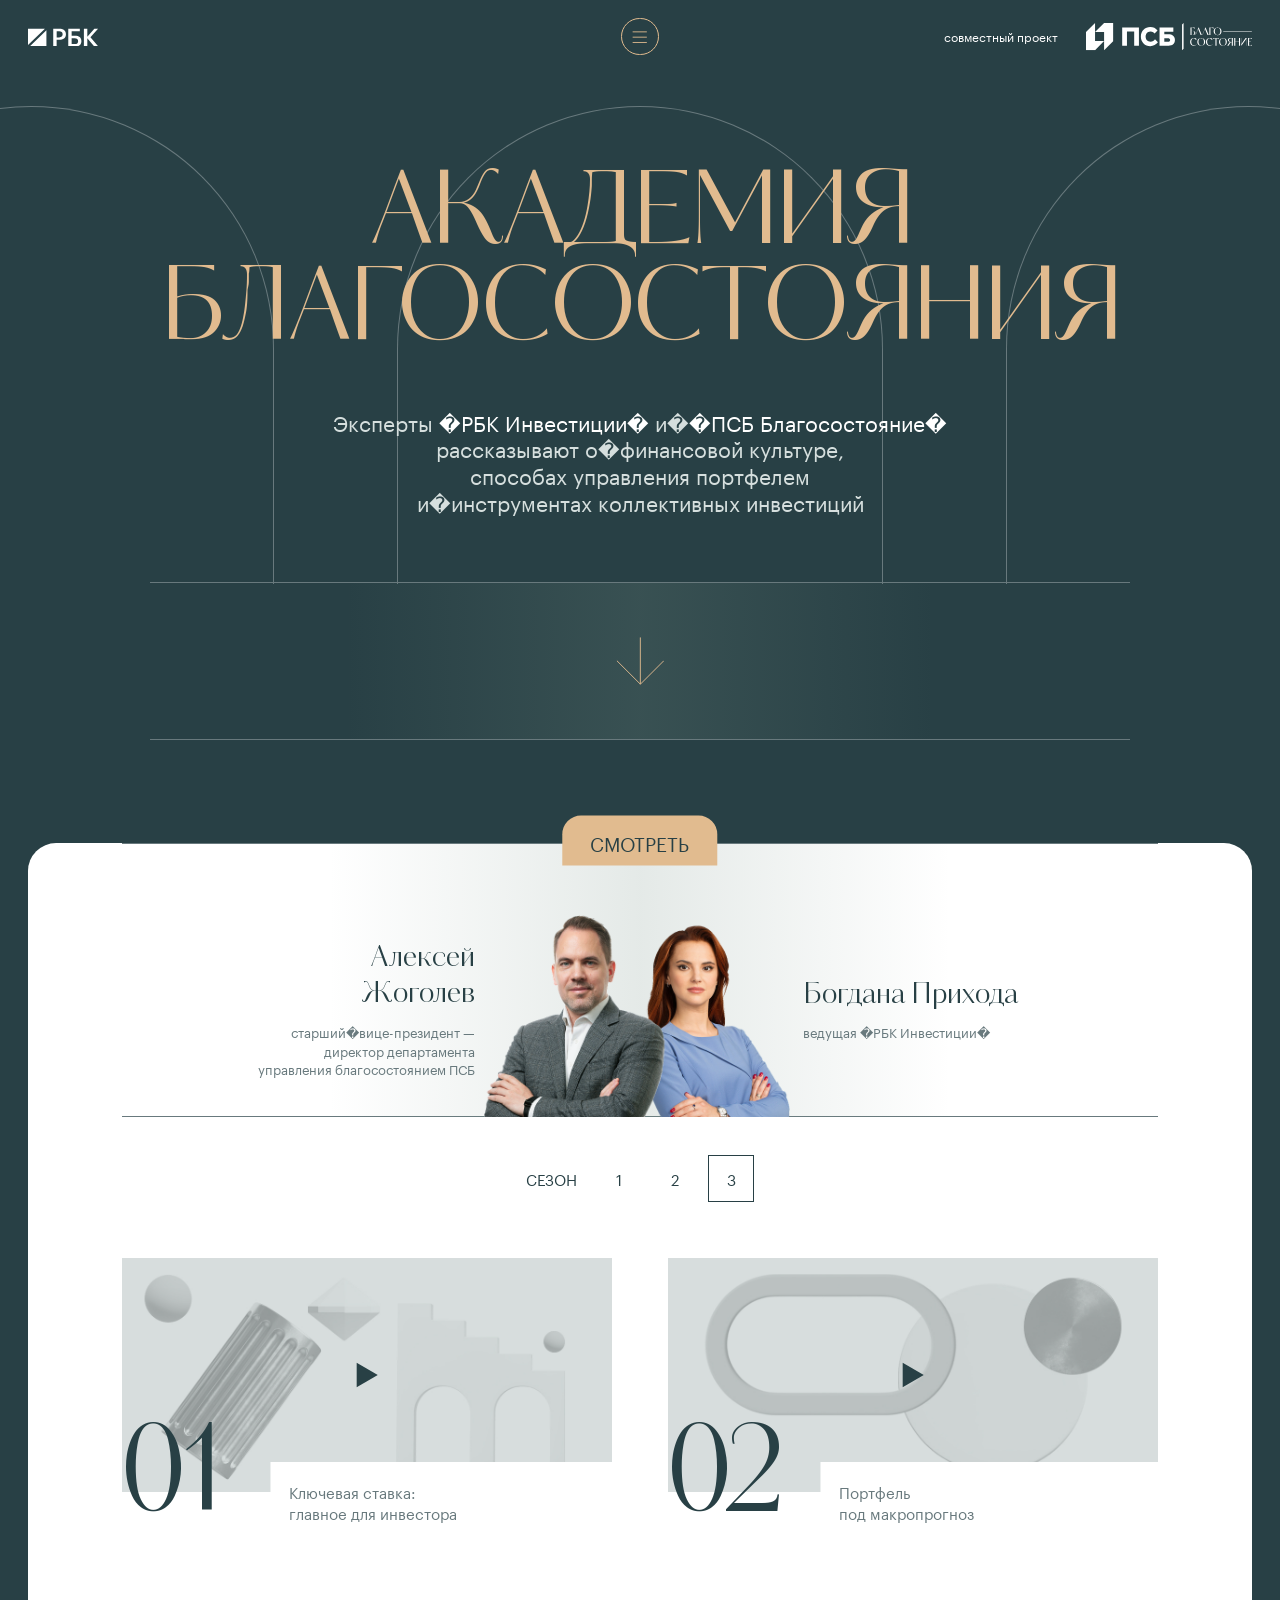
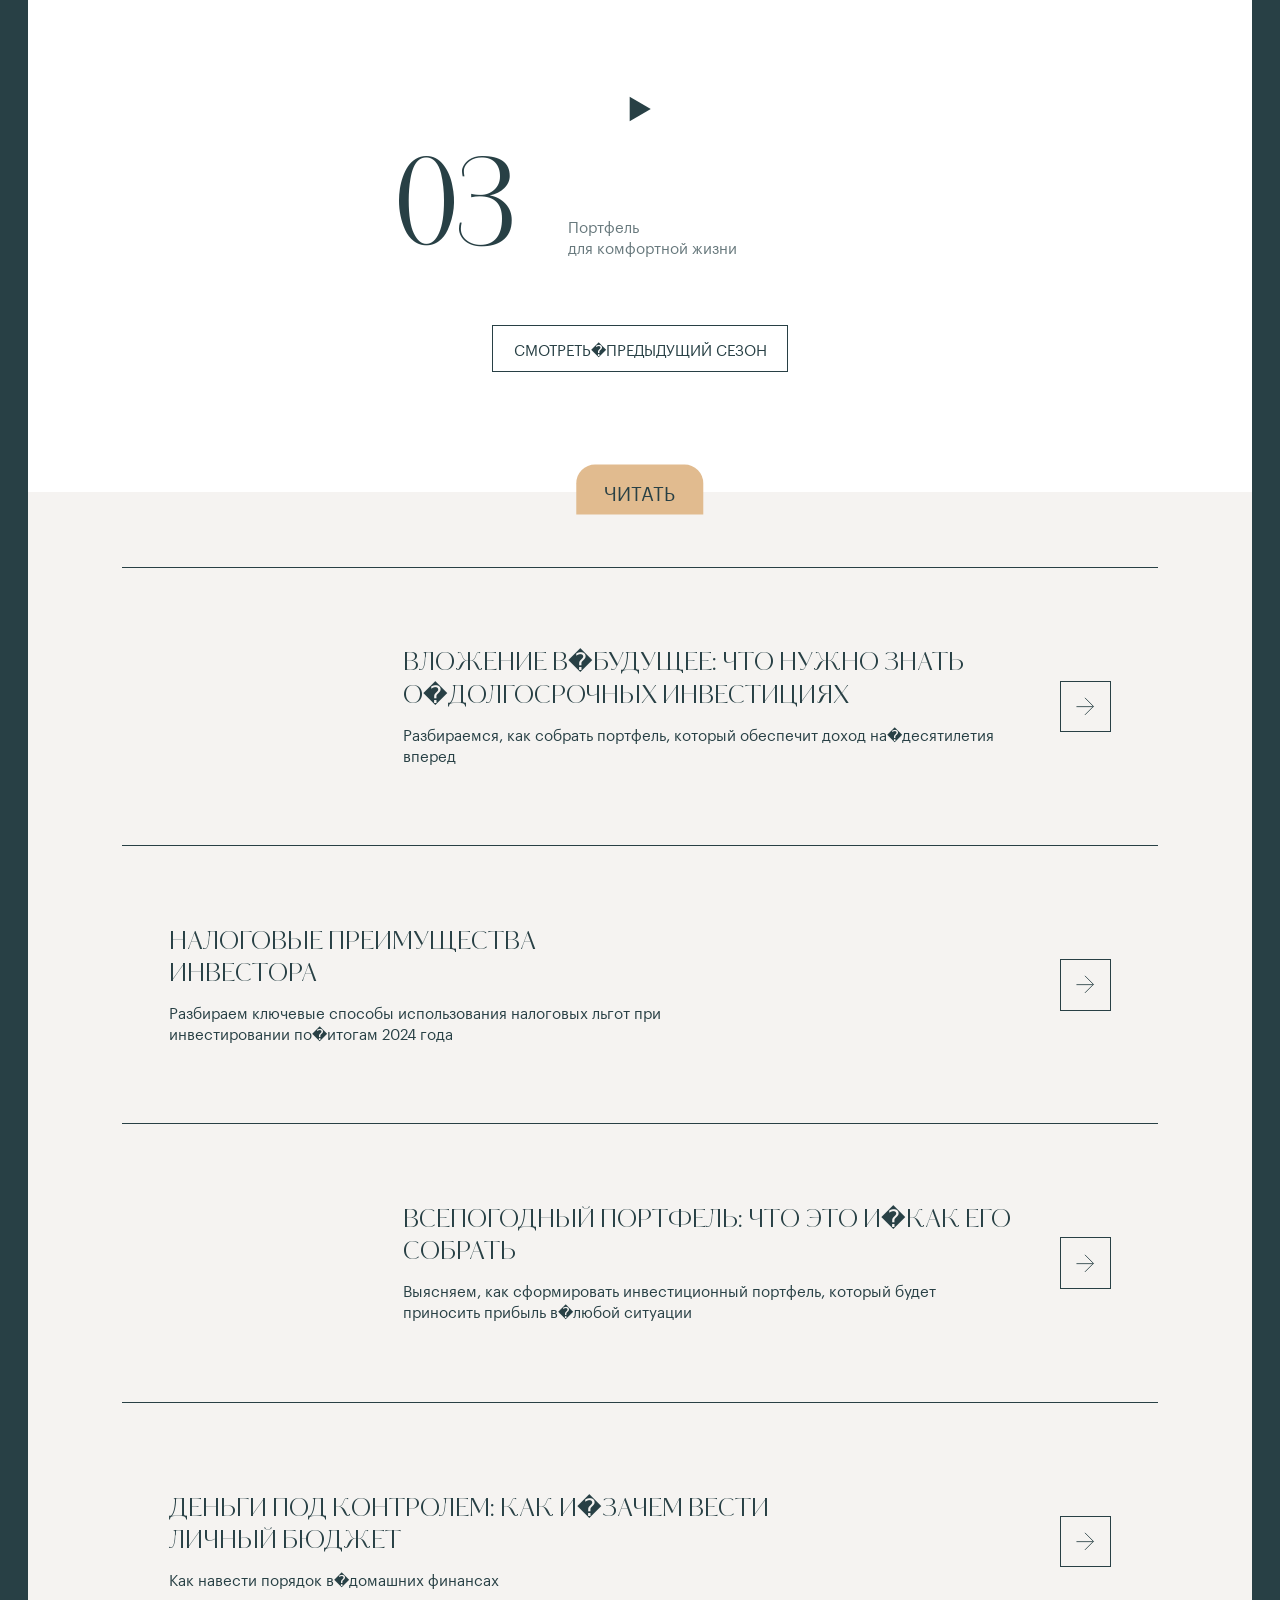
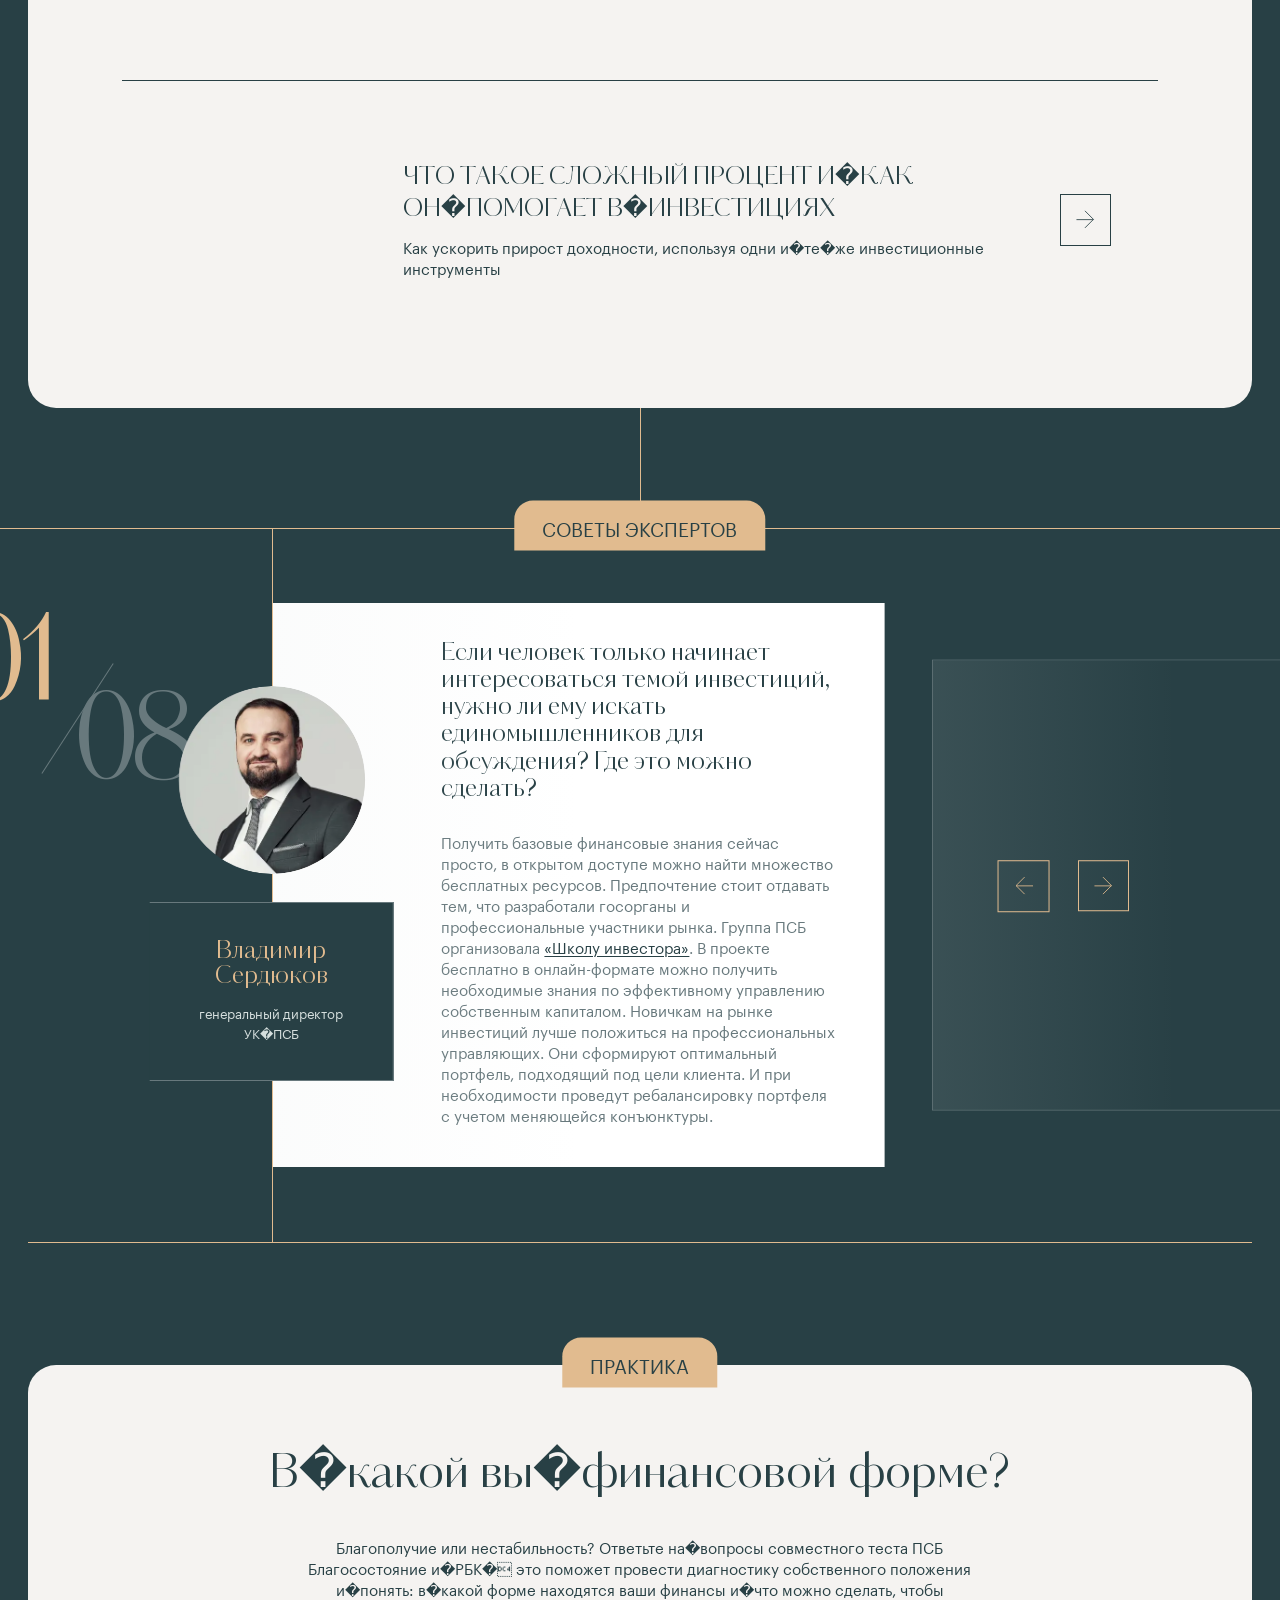
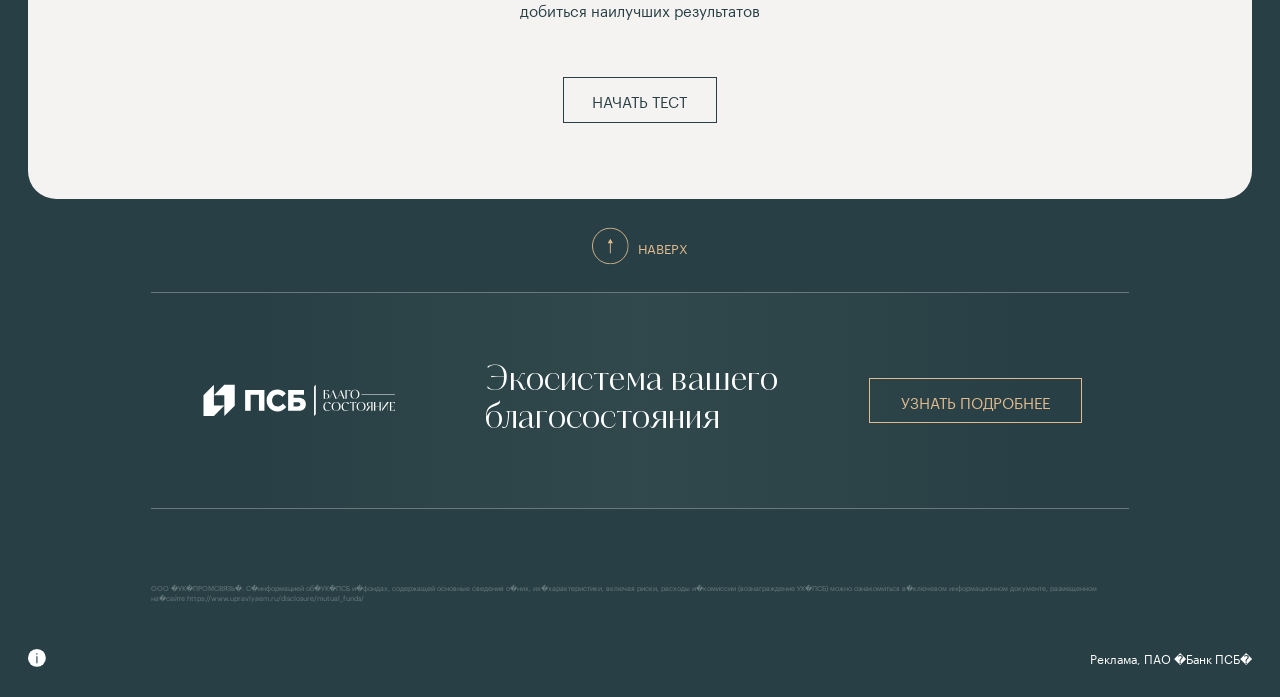
==== index.html @ d280a8a2 "init" ====
<!DOCTYPE html>
<html lang="ru">
   <head>
      <meta charset="utf-8">
      <meta http-equiv="X-UA-Compatible" content="IE=edge">
      <meta name="viewport" content="width=device-width,initial-scale=1,maximum-scale=1">
      <meta name="description" content="Рассказываем про культуру сбережения, составление своего финансового плана и приумножение средств">
      <meta property="og:type" content="website">
      <meta property="og:locale" content="ru_RU">
      <meta property="og:title" content="Академия благосостояния">
      <meta property="og:description" content="Рассказываем про культуру сбережения, составление своего финансового плана и приумножение средств">
      <meta property="og:image" content="images/share.jpg">
      <meta property="og:image:type" content="image/jpeg">
      <meta name="twitter:card" content="summary_large_image">
      <meta name="twitter:title" content="Академия благосостояния">
      <meta name="twitter:description" content="Рассказываем про культуру сбережения, составление своего финансового плана и приумножение средств">
      <meta name="twitter:image" content="/assets/images/share.jpg">
      <meta name="msapplication-TileColor" content="#2d89ef">
      <meta name="msapplication-TileImage" content="/favicon/mstile-144x144.png">
      <meta name="theme-color" content="#ffffff">
      <title>Академия благосостояния</title>
      <link rel="apple-touch-icon" href="images/apple-touch-icon.png" sizes="180x180">
      <link rel="icon" href="images/favicon.ico">
      <link rel="icon" href="images/favicon-16x16.png" sizes="16x16">
      <link rel="icon" href="images/favicon-32x32.png" sizes="32x32">
      <link rel="icon" href="/favicon/android-chrome-192x192.png" sizes="192x192">
      <link rel="manifest" href="/site.webmanifest">
      <link rel="mask-icon" href="images/safari-pinned-tab.svg" color="#284045">
      <script>//- (function(i,s,o,g,r,a,m){i['GoogleAnalyticsObject']=r;i[r]=i[r]||function(){
         //- 	(i[r].q=i[r].q||[]).push(arguments)},i[r].l=1*new Date();a=s.createElement(o),
         //- 	m=s.getElementsByTagName(o)[0];a.async=1;a.src=g;m.parentNode.insertBefore(a,m)
         //- 	})(window,document,'script','https://www.google-analytics.com/analytics.js','ga');
         
         //- 	ga('create', 'UA-90428516-32', 'auto');
         //- 	ga('send', 'pageview');
      </script><script type="text/javascript">(function(m,e,t,r,i,k,a){m[i]=m[i]||function(){(m[i].a=m[i].a||[]).push(arguments)};
         m[i].l=1*new Date();
         for (var j = 0; j < document.scripts.length; j++) {if (document.scripts[j].src === r) { return; }}
         k=e.createElement(t),a=e.getElementsByTagName(t)[0],k.async=1,k.src=r,a.parentNode.insertBefore(k,a)})
         (window, document, "script", "https://mc.yandex.ru/metrika/tag.js", "ym");
         
         ym(98750824, "init", {
         	clickmap:true,
         	trackLinks:true,
         	accurateTrackBounce:10000,
         	webvisor:true
         });
      </script>
      <noscript>
         <div><img src=https://mc.yandex.ru/watch/98750824 style="position:absolute; left:-9999px;" alt=""></div>
      </noscript>
      <script src="js/videoplayer.ced13e20328b00f4dd5c0cd599c3e6d9.js"></script><script defer="defer" src="js/vendors.js"></script><script defer="defer" src="js/main.js"></script>
      <link href="css/vendors.css" rel="stylesheet">
      <link href="css/main.css" rel="stylesheet">
   </head>
   <body style="opacity: 0;">
      <div class="router" data-barba="wrapper">
         <div class="router__container" data-barba="container" data-barba-namespace="home">
            <header class="header">
               <div class="container">
                  <a class="header__logo header__logo--rbc" id="rbc-logo" href="https://www.rbc.ru/" target="_blank">
                     <svg>
                        <use xlink:href="images/spritemap.svg#icon-logo-rbc"></use>
                     </svg>
                  </a>
                  <div class="header__logo header__logo--client">
                     <span class="for-desktop">совместный проект</span>
                     <a id="client-logo" href="https://www.psbank.ru/personal/wealth?utm_source=rbc&utm_medium=wealth&utm_campaign=wealth_academy_111124&erid=2SDnjd7YWYw" target="_blank">
                        <svg>
                           <use xlink:href="images/spritemap.svg#icon-logo-client"></use>
                        </svg>
                     </a>
                  </div>
               </div>
            </header>
            <div class="menu for-desktop" data-open="0">
               <div class="menu__list overflow-hidden">
                  <div class="menu__item">
                     <div class="menu__item-inner"><span class="js-to-anchor" href="#video">Смотреть</span></div>
                  </div>
                  <div class="menu__item">
                     <div class="menu__item-inner"><span class="js-to-anchor" href="#read">Читать</span></div>
                  </div>
                  <div class="menu__item">
                     <div class="menu__item-inner"><span class="js-to-anchor" href="#experts">Советы экспертов</span></div>
                  </div>
                  <div class="menu__item">
                     <div class="menu__item-inner"><span class="js-to-anchor" href="#test">Практика</span></div>
                  </div>
               </div>
               <div class="menu__btn menu__btn--fixed">
                  <svg>
                     <use xlink:href="images/spritemap.svg#icon-burger"></use>
                  </svg>
                  <svg>
                     <use xlink:href="images/spritemap.svg#icon-close-2"></use>
                  </svg>
               </div>
            </div>
            <div class="home">
               <div class="container container--white">
                  <div class="home__arches" data-aos="">
                     <div class="home__arch"></div>
                     <div class="home__arch"></div>
                     <div class="home__arch"></div>
                  </div>
                  <div class="hero">
                     <div class="home__head">
                        <h1 class="home__title font-kudryashev-sans color-gold" data-aos="true" data-aos-delay="300"><span class="for-desktop">Академия Благосостояния</span><span class="for-devices"><span class="js-split-text">Академия <span class="symbol">Благо�—</span> состояния</span></span></h1>
                        <div class="home__lead color-light-gray for-desktop" data-aos="">Эксперты <span class="color-white">�РБК Инвестиции�</span> и�<span class="color-white">�ПСБ Благосостояние�</span> рассказывают о�финансовой культуре,<br>способах управления портфелем<br>и�инструментах коллективных инвестиций</div>
                        <div class="home__lead color-light-gray for-devices" data-aos="">Эксперты <span class="color-white">�РБК Инвестиции�</span> и�<span class="color-white">�ПСБ Благосостояние�</span> рассказывают о�финансовой культуре, способах управления портфелем и�инструментах коллективных инвестиций</div>
                     </div>
                     <div class="authors authors--top">
                        <div class="authors__scroll">
                           <svg>
                              <use xlink:href="images/spritemap.svg#icon-scroll-down"></use>
                           </svg>
                        </div>
                     </div>
                  </div>
                  <div class="block-video home-block bg-off-white js-video-block" id="video" data-season="2">
                     <div class="home-block__sticky">смотреть</div>
                     <div class="block-video__authors-wrapper">
                        <div class="block-video__authors js-authors is-hidden" data-authors="1">
                           <div class="block-video__authors-left">
                              <div class="block-video__authors-name font-kudryashev-sans">Алексей Жоголев</div>
                              <div class="block-video__authors-SPAN position">старший�<br class="for-devices">вице-президент — директор департамента управления благосостоянием ПСБ</div>
                           </div>
                           <div class="block-video__authors-center">
                              <picture>
                                 <source srcset="images/authors.webp" type="image/webp">
                                 <source srcset="images/authors.png">
                                 <img src="images/authors.png" alt="" decoding="async">
                              </picture>
                           </div>
                           <div class="block-video__authors-right">
                              <div class="block-video__authors-name font-kudryashev-sans">Татьяна Ладен</div>
                              <div class="block-video__authors-SPAN position">ведущая �РБК Инвестиции�</div>
                           </div>
                        </div>
                        <div class="block-video__authors js-authors is-hidden" data-authors="2">
                           <div class="block-video__authors-left">
                              <div class="block-video__authors-name font-kudryashev-sans">Алексей Жоголев</div>
                              <div class="block-video__authors-SPAN position">старший�<br class="for-devices">вице-президент — директор департамента управления благосостоянием ПСБ</div>
                           </div>
                           <div class="block-video__authors-center">
                              <picture>
                                 <source srcset="images/authors-2.webp" type="image/webp">
                                 <source srcset="images/authors-2.png">
                                 <img src="images/authors-2.png" alt="" decoding="async">
                              </picture>
                           </div>
                           <div class="block-video__authors-right">
                              <div class="block-video__authors-name font-kudryashev-sans">Татьяна Вершигора</div>
                              <div class="block-video__authors-SPAN position">ведущая �РБК Инвестиции�</div>
                           </div>
                        </div>
                        <div class="block-video__authors js-authors" data-authors="3">
                           <div class="block-video__authors-left">
                              <div class="block-video__authors-name font-kudryashev-sans">Алексей Жоголев</div>
                              <div class="block-video__authors-SPAN position">старший�<br class="for-devices">вице-президент — директор департамента управления благосостоянием ПСБ</div>
                           </div>
                           <div class="block-video__authors-center">
                              <picture>
                                 <source srcset="images/authors-3.webp" type="image/webp">
                                 <source srcset="images/authors-3.png">
                                 <img src="images/authors-3.png" alt="" decoding="async">
                              </picture>
                           </div>
                           <div class="block-video__authors-right">
                              <div class="block-video__authors-name font-kudryashev-sans">Богдана Прихода</div>
                              <div class="block-video__authors-SPAN position">ведущая �РБК Инвестиции�</div>
                           </div>
                        </div>
                     </div>
                     <div class="block-video__pagination-wrapper">
                        <div class="block-video__pagination">
                           <div class="block-video__pagination-legend">сезон</div>
                           <div class="block-video__pagination-item js-pagination-item js-pagination-selector" data-pagination="1">1</div>
                           <div class="block-video__pagination-item js-pagination-item js-pagination-selector" data-pagination="2">2</div>
                           <div class="block-video__pagination-item js-pagination-item js-pagination-selector is-active" data-pagination="3">3</div>
                           <div class="block-video__pagination-square js-pagination-square" data-pagination="3"></div>
                        </div>
                     </div>
                     <div class="block-video__wrapper js-video-items is-hidden" data-video-items="1">
                        <a class="block-video__item" href="/kak-obresti-finansovuyu-svobodu/" data-item="1" data-name="Как обрести<br>финансовую свободу" data-season="1" data-aos="data-aos">
                           <span class="block-video__item-img">
                              <span class="block-video__poster">
                                 <picture>
                                    <source srcset="images/1_6.webp" type="image/webp">
                                    <source srcset="images/1_2.jpg">
                                    <img src="images/1_2.jpg" alt="picture" decoding="async">
                                 </picture>
                              </span>
                              <span class="block-video__cover">
                                 <picture>
                                    <source srcset="images/1_1.webp" type="image/webp">
                                    <source srcset="images/1.jpg">
                                    <img src="images/1.jpg" alt="picture" decoding="async">
                                 </picture>
                              </span>
                              <span class="block-video__play">
                                 <svg>
                                    <use xlink:href="images/spritemap.svg#icon-play"></use>
                                 </svg>
                              </span>
                           </span>
                           <span class="block-video__bottom">
                              <span class="block-video__item-number"><span>0</span><span>1</span></span>
                              <span class="block-video__item-content">
                                 <h3 class="block-video__item-title">Как обрести<br>финансовую свободу</h3>
                              </span>
                           </span>
                        </a>
                        <a class="block-video__item" href="/diagnostika-sobstvennogo-finansovogo-polojeniya/" data-item="2" data-name="Диагностика собственного финансового положения: как и зачем ее проводить" data-season="1" data-aos="data-aos">
                           <span class="block-video__item-img">
                              <span class="block-video__poster">
                                 <picture>
                                    <source srcset="images/2_1.webp" type="image/webp">
                                    <source srcset="images/2_1.jpg">
                                    <img src="images/2_1.jpg" alt="picture" decoding="async">
                                 </picture>
                              </span>
                              <span class="block-video__cover">
                                 <picture>
                                    <source srcset="images/2_4.webp" type="image/webp">
                                    <source srcset="images/2.jpg">
                                    <img src="images/2.jpg" alt="picture" decoding="async">
                                 </picture>
                              </span>
                              <span class="block-video__play">
                                 <svg>
                                    <use xlink:href="images/spritemap.svg#icon-play"></use>
                                 </svg>
                              </span>
                           </span>
                           <span class="block-video__bottom">
                              <span class="block-video__item-number"><span>0</span><span>2</span></span>
                              <span class="block-video__item-content">
                                 <h3 class="block-video__item-title">Диагностика собственного финансового положения: как и�зачем ее�проводить</h3>
                              </span>
                           </span>
                        </a>
                        <a class="block-video__item" href="/kak-i-zachem-opredelyat-svoi-risk-profil/" data-item="3" data-name="Как и зачем определять свой риск-профиль" data-season="1" data-aos="data-aos">
                           <span class="block-video__item-img">
                              <span class="block-video__poster">
                                 <picture>
                                    <source srcset="images/3_5.webp" type="image/webp">
                                    <source srcset="images/3.jpg">
                                    <img src="images/3.jpg" alt="picture" decoding="async">
                                 </picture>
                              </span>
                              <span class="block-video__cover">
                                 <picture>
                                    <source srcset="images/3_3.webp" type="image/webp">
                                    <source srcset="images/3_2.jpg">
                                    <img src="images/3_2.jpg" alt="picture" decoding="async">
                                 </picture>
                              </span>
                              <span class="block-video__play">
                                 <svg>
                                    <use xlink:href="images/spritemap.svg#icon-play"></use>
                                 </svg>
                              </span>
                           </span>
                           <span class="block-video__bottom">
                              <span class="block-video__item-number"><span>0</span><span>3</span></span>
                              <span class="block-video__item-content">
                                 <h3 class="block-video__item-title">Как и�зачем определять свой риск-профиль</h3>
                              </span>
                           </span>
                        </a>
                        <a class="block-video__item" href="/kak-naiti-komfortnii-dlya-sebya-sposob-investirovaniya/" data-item="4" data-name="Как найти комфортный для себя способ инвестирования" data-season="1" data-aos="data-aos">
                           <span class="block-video__item-img">
                              <span class="block-video__poster">
                                 <picture>
                                    <source srcset="images/4_1.webp" type="image/webp">
                                    <source srcset="images/4_1.jpg">
                                    <img src="images/4_1.jpg" alt="picture" decoding="async">
                                 </picture>
                              </span>
                              <span class="block-video__cover">
                                 <picture>
                                    <source srcset="images/4_2.webp" type="image/webp">
                                    <source srcset="images/4.jpg">
                                    <img src="images/4.jpg" alt="picture" decoding="async">
                                 </picture>
                              </span>
                              <span class="block-video__play">
                                 <svg>
                                    <use xlink:href="images/spritemap.svg#icon-play"></use>
                                 </svg>
                              </span>
                           </span>
                           <span class="block-video__bottom">
                              <span class="block-video__item-number"><span>0</span><span>4</span></span>
                              <span class="block-video__item-content">
                                 <h3 class="block-video__item-title">Как найти комфортный для себя способ инвестирования</h3>
                              </span>
                           </span>
                        </a>
                        <a class="block-video__item" href="/kak-sobrat-investicionnii-portfel/" data-item="5" data-name="Как собрать инвестиционный портфель, который принесет доход" data-season="1" data-aos="data-aos">
                           <span class="block-video__item-img">
                              <span class="block-video__poster">
                                 <picture>
                                    <source srcset="images/5_1.webp" type="image/webp">
                                    <source srcset="images/5_1.jpg">
                                    <img src="images/5_1.jpg" alt="picture" decoding="async">
                                 </picture>
                              </span>
                              <span class="block-video__cover">
                                 <picture>
                                    <source srcset="images/5.webp" type="image/webp">
                                    <source srcset="images/5.jpg">
                                    <img src="images/5.jpg" alt="picture" decoding="async">
                                 </picture>
                              </span>
                              <span class="block-video__play">
                                 <svg>
                                    <use xlink:href="images/spritemap.svg#icon-play"></use>
                                 </svg>
                              </span>
                           </span>
                           <span class="block-video__bottom">
                              <span class="block-video__item-number"><span>0</span><span>5</span></span>
                              <span class="block-video__item-content">
                                 <h3 class="block-video__item-title">Как собрать инвестиционный портфель, который принесет доход</h3>
                              </span>
                           </span>
                        </a>
                        <a class="block-video__item" href="/zachem-investoru-rebalansirovat-portfel/" data-item="6" data-name="Зачем инвестору ребалансировать портфель" data-season="1" data-aos="data-aos">
                           <span class="block-video__item-img">
                              <span class="block-video__poster">
                                 <picture>
                                    <source srcset="images/6.webp" type="image/webp">
                                    <source srcset="images/6_1.jpg">
                                    <img src="images/6_1.jpg" alt="picture" decoding="async">
                                 </picture>
                              </span>
                              <span class="block-video__cover">
                                 <picture>
                                    <source srcset="images/6_1.webp" type="image/webp">
                                    <source srcset="images/6.jpg">
                                    <img src="images/6.jpg" alt="picture" decoding="async">
                                 </picture>
                              </span>
                              <span class="block-video__play">
                                 <svg>
                                    <use xlink:href="images/spritemap.svg#icon-play"></use>
                                 </svg>
                              </span>
                           </span>
                           <span class="block-video__bottom">
                              <span class="block-video__item-number"><span>0</span><span>6</span></span>
                              <span class="block-video__item-content">
                                 <h3 class="block-video__item-title">Зачем инвестору ребалансировать портфель</h3>
                              </span>
                           </span>
                        </a>
                     </div>
                     <div class="block-video__wrapper js-video-items is-hidden" data-video-items="2">
                        <a class="block-video__item" href="/instrumenty-i-strategii/" data-item="1" data-name="Инструменты и стратегии, которые способны защитить от инфляции" data-season="2" data-aos="data-aos">
                           <span class="block-video__item-img">
                              <span class="block-video__poster">
                                 <picture>
                                    <source srcset="images/1_5.webp" type="image/webp">
                                    <source srcset="/assets/images/video-2/1.jpg">
                                    <img src="/assets/images/video-2/1.jpg" alt="picture" decoding="async">
                                 </picture>
                              </span>
                              <span class="block-video__cover">
                                 <picture>
                                    <source srcset="images/1_4.webp" type="image/webp">
                                    <source srcset="/assets/images/video-2/cover/1.jpg">
                                    <img src="/assets/images/video-2/cover/1.jpg" alt="picture" decoding="async">
                                 </picture>
                              </span>
                              <span class="block-video__play">
                                 <svg>
                                    <use xlink:href="images/spritemap.svg#icon-play"></use>
                                 </svg>
                              </span>
                           </span>
                           <span class="block-video__bottom">
                              <span class="block-video__item-number"><span>0</span><span>1</span></span>
                              <span class="block-video__item-content">
                                 <h3 class="block-video__item-title">Инструменты и�стратегии, которые способны защитить от�инфляции</h3>
                              </span>
                           </span>
                        </a>
                        <a class="block-video__item" href="/pravila-dolgosrochnogo-investirovaniya/" data-item="2" data-name="Правила долгосрочного <br>инвестирования" data-season="2" data-aos="data-aos">
                           <span class="block-video__item-img">
                              <span class="block-video__poster">
                                 <picture>
                                    <source srcset="images/2.webp" type="image/webp">
                                    <source srcset="/assets/images/video-2/2.jpg">
                                    <img src="/assets/images/video-2/2.jpg" alt="picture" decoding="async">
                                 </picture>
                              </span>
                              <span class="block-video__cover">
                                 <picture>
                                    <source srcset="images/2_5.webp" type="image/webp">
                                    <source srcset="/assets/images/video-2/cover/2.jpg">
                                    <img src="/assets/images/video-2/cover/2.jpg" alt="picture" decoding="async">
                                 </picture>
                              </span>
                              <span class="block-video__play">
                                 <svg>
                                    <use xlink:href="images/spritemap.svg#icon-play"></use>
                                 </svg>
                              </span>
                           </span>
                           <span class="block-video__bottom">
                              <span class="block-video__item-number"><span>0</span><span>2</span></span>
                              <span class="block-video__item-content">
                                 <h3 class="block-video__item-title">Правила долгосрочного<br>инвестирования</h3>
                              </span>
                           </span>
                        </a>
                        <a class="block-video__item" href="/tri-portfelya-na-million/" data-item="3" data-name="Выбор стратегии инвестирования" data-season="2" data-aos="data-aos">
                           <span class="block-video__item-img">
                              <span class="block-video__poster">
                                 <picture>
                                    <source srcset="images/3_6.webp" type="image/webp">
                                    <source srcset="/assets/images/video-2/3.jpg">
                                    <img src="/assets/images/video-2/3.jpg" alt="picture" decoding="async">
                                 </picture>
                              </span>
                              <span class="block-video__cover">
                                 <picture>
                                    <source srcset="images/3.webp" type="image/webp">
                                    <source srcset="/assets/images/video-2/cover/3.jpg">
                                    <img src="/assets/images/video-2/cover/3.jpg" alt="picture" decoding="async">
                                 </picture>
                              </span>
                              <span class="block-video__play">
                                 <svg>
                                    <use xlink:href="images/spritemap.svg#icon-play"></use>
                                 </svg>
                              </span>
                           </span>
                           <span class="block-video__bottom">
                              <span class="block-video__item-number"><span>0</span><span>3</span></span>
                              <span class="block-video__item-content">
                                 <h3 class="block-video__item-title">Выбор стратегии инвестирования</h3>
                              </span>
                           </span>
                        </a>
                     </div>
                     <div class="block-video__wrapper js-video-items" data-video-items="3">
                        <a class="block-video__item" href="/klyuchevaya-stavka-glavnoe-dlya-investora/" data-item="1" data-name="Ключевая ставка: <br>главное для инвестора" data-season="3" data-aos="data-aos">
                           <span class="block-video__item-img">
                              <span class="block-video__poster">
                                 <picture>
                                    <source srcset="images/1_3.webp" type="image/webp">
                                    <source srcset="images/1_1.jpg">
                                    <img src="images/1_1.jpg" alt="picture" decoding="async">
                                 </picture>
                              </span>
                              <span class="block-video__cover">
                                 <picture>
                                    <source srcset="images/1_2.webp" type="image/webp">
                                    <source srcset="images/1_3.jpg">
                                    <img src="images/1_3.jpg" alt="picture" decoding="async">
                                 </picture>
                              </span>
                              <span class="block-video__play">
                                 <svg>
                                    <use xlink:href="images/spritemap.svg#icon-play"></use>
                                 </svg>
                              </span>
                           </span>
                           <span class="block-video__bottom">
                              <span class="block-video__item-number"><span>0</span><span>1</span></span>
                              <span class="block-video__item-content">
                                 <h3 class="block-video__item-title">Ключевая ставка:<br>главное для инвестора</h3>
                              </span>
                           </span>
                        </a>
                        <a class="block-video__item" href="/portfel-pod-makroprognoz/" data-item="2" data-name="Портфель <br>под макропрогноз" data-season="3" data-aos="data-aos">
                           <span class="block-video__item-img">
                              <span class="block-video__poster">
                                 <picture>
                                    <source srcset="images/2_6.webp" type="image/webp">
                                    <source srcset="images/2_2.jpg">
                                    <img src="images/2_2.jpg" alt="picture" decoding="async">
                                 </picture>
                              </span>
                              <span class="block-video__cover">
                                 <picture>
                                    <source srcset="images/2_3.webp" type="image/webp">
                                    <source srcset="images/2_3.jpg">
                                    <img src="images/2_3.jpg" alt="picture" decoding="async">
                                 </picture>
                              </span>
                              <span class="block-video__play">
                                 <svg>
                                    <use xlink:href="images/spritemap.svg#icon-play"></use>
                                 </svg>
                              </span>
                           </span>
                           <span class="block-video__bottom">
                              <span class="block-video__item-number"><span>0</span><span>2</span></span>
                              <span class="block-video__item-content">
                                 <h3 class="block-video__item-title">Портфель<br>под макропрогноз</h3>
                              </span>
                           </span>
                        </a>
                        <a class="block-video__item" href="/portfel-dlya-komfortnoj-zhizni/" data-item="3" data-name="Портфель <br>для комфортной жизни" data-season="3" data-aos="data-aos">
                           <span class="block-video__item-img">
                              <span class="block-video__poster">
                                 <picture>
                                    <source srcset="images/3_4.webp" type="image/webp">
                                    <source srcset="images/3_1.jpg">
                                    <img src="images/3_1.jpg" alt="picture" decoding="async">
                                 </picture>
                              </span>
                              <span class="block-video__cover">
                                 <picture>
                                    <source srcset="images/3_1.webp" type="image/webp">
                                    <source srcset="images/3_3.jpg">
                                    <img src="images/3_3.jpg" alt="picture" decoding="async">
                                 </picture>
                              </span>
                              <span class="block-video__play">
                                 <svg>
                                    <use xlink:href="images/spritemap.svg#icon-play"></use>
                                 </svg>
                              </span>
                           </span>
                           <span class="block-video__bottom">
                              <span class="block-video__item-number"><span>0</span><span>3</span></span>
                              <span class="block-video__item-content">
                                 <h3 class="block-video__item-title">Портфель<br>для комфортной жизни</h3>
                              </span>
                           </span>
                        </a>
                     </div>
                     <div class="block-video__pagination-button js-pagination-selector js-pagination-button" data-pagination="2">
                        <div class="js-pagination-selector-text is-hidden" data-text="1"><span class="for-desktop">смотреть�</span>следующий сезон</div>
                        <div class="js-pagination-selector-text is-hidden" data-text="2"><span class="for-desktop">смотреть�</span>предыдущий сезон</div>
                        <div class="js-pagination-selector-text" data-text="3"><span class="for-desktop">смотреть�</span>предыдущий сезон</div>
                     </div>
                  </div>
                  <div class="block-read home-block bg-off-white" id="read">
                     <div class="home-block__sticky">Читать</div>
                     <a class="block-read__item color-dark-teal" href="/vlozhenie-v-budushchee/" data-name="Вложение в будущее: что нужно знать о долгосрочных инвестициях" data-aos="data-aos">
                        <span class="block-read__item-img">
                           <picture>
                              <source srcset="images/1-thumb.webp" type="image/webp">
                              <source srcset="images/1-thumb.jpg">
                              <img src="images/1-thumb.jpg" alt="picture" decoding="async">
                           </picture>
                        </span>
                        <span class="block-read__item-content">
                           <h3 class="block-read__item-title font-kudryashev-sans">Вложение в�будущее: что нужно знать о�долгосрочных инвестициях</h3>
                           <p>Разбираемся, как собрать портфель, который обеспечит доход на�десятилетия вперед</p>
                        </span>
                        <span class="block-read__item-arrow">
                           <svg>
                              <use xlink:href="images/spritemap.svg#icon-arrow"></use>
                           </svg>
                        </span>
                     </a>
                     <a class="block-read__item color-dark-teal" href="/nalogovye-preimushchestva/" data-name="Налоговые преимущества<br>инвестора" data-aos="data-aos">
                        <span class="block-read__item-img">
                           <picture>
                              <source srcset="images/2-thumb.webp" type="image/webp">
                              <source srcset="images/2-thumb.jpg">
                              <img src="images/2-thumb.jpg" alt="picture" decoding="async">
                           </picture>
                        </span>
                        <span class="block-read__item-content">
                           <h3 class="block-read__item-title font-kudryashev-sans">Налоговые преимущества<br>инвестора</h3>
                           <p>Разбираем ключевые способы использования налоговых льгот при инвестировании по�итогам 2024 года</p>
                        </span>
                        <span class="block-read__item-arrow">
                           <svg>
                              <use xlink:href="images/spritemap.svg#icon-arrow"></use>
                           </svg>
                        </span>
                     </a>
                     <a class="block-read__item color-dark-teal" href="/vsepogodnii-portfel/" data-name="Всепогодный портфель: что это и как его собрать" data-aos="data-aos">
                        <span class="block-read__item-img">
                           <picture>
                              <source srcset="images/3-thumb.webp" type="image/webp">
                              <source srcset="images/3-thumb.jpg">
                              <img src="images/3-thumb.jpg" alt="picture" decoding="async">
                           </picture>
                        </span>
                        <span class="block-read__item-content">
                           <h3 class="block-read__item-title font-kudryashev-sans">Всепогодный портфель: что это и�как его собрать</h3>
                           <p>Выясняем, как сформировать инвестиционный портфель, который будет приносить прибыль в�любой ситуации</p>
                        </span>
                        <span class="block-read__item-arrow">
                           <svg>
                              <use xlink:href="images/spritemap.svg#icon-arrow"></use>
                           </svg>
                        </span>
                     </a>
                     <a class="block-read__item color-dark-teal" href="/dengi-pod-kontrolem/" data-name="Деньги под контролем: как и зачем вести личный бюджет" data-aos="data-aos">
                        <span class="block-read__item-img">
                           <picture>
                              <source srcset="images/4-thumb.webp" type="image/webp">
                              <source srcset="images/4-thumb.jpg">
                              <img src="images/4-thumb.jpg" alt="picture" decoding="async">
                           </picture>
                        </span>
                        <span class="block-read__item-content">
                           <h3 class="block-read__item-title font-kudryashev-sans">Деньги под контролем: как и�зачем вести личный бюджет</h3>
                           <p>Как навести порядок в�домашних финансах</p>
                        </span>
                        <span class="block-read__item-arrow">
                           <svg>
                              <use xlink:href="images/spritemap.svg#icon-arrow"></use>
                           </svg>
                        </span>
                     </a>
                     <a class="block-read__item color-dark-teal" href="/chto-takoe-slojnii-procent/" data-name="Что такое сложный процент и как он помогает в инвестициях" data-aos="data-aos">
                        <span class="block-read__item-img">
                           <picture>
                              <source srcset="images/5-thumb.webp" type="image/webp">
                              <source srcset="images/5-thumb.jpg">
                              <img src="images/5-thumb.jpg" alt="picture" decoding="async">
                           </picture>
                        </span>
                        <span class="block-read__item-content">
                           <h3 class="block-read__item-title font-kudryashev-sans">Что такое сложный процент и�как он�помогает в�инвестициях</h3>
                           <p>Как ускорить прирост доходности, используя одни и�те�же инвестиционные инструменты</p>
                        </span>
                        <span class="block-read__item-arrow">
                           <svg>
                              <use xlink:href="images/spritemap.svg#icon-arrow"></use>
                           </svg>
                        </span>
                     </a>
                  </div>
               </div>
               <template id="template-expert">
                  <div class="experts__slide">
                     <div class="experts__content">
                        <h3></h3>
                     </div>
                  </div>
               </template>
               <div class="experts js-slider-container-scroll" id="experts" data-aos="">
                  <div class="experts__lines">
                     <div class="experts__line experts__line--top"></div>
                     <div class="experts__line experts__line--center"></div>
                  </div>
                  <div class="experts__overflow">
                     <div class="experts__inner">
                        <div class="home-block__sticky">советы экспертов</div>
                        <div class="experts__slider js-experts-slider">
                           <div class="experts__pagination for-desktop"><span class="js-current-index">01</span>08</div>
                           <div class="experts__images">
                              <picture class="js-expert-image" data-index="0">
                                 <source srcset="images/1.webp" type="image/webp">
                                 <source srcset="images/1.png">
                                 <img src="images/1.png" alt="Владимир<br>Сердюков" decoding="async">
                              </picture>
                              <picture class="js-expert-image" data-index="1">
                                 <source srcset="images/1.webp" type="image/webp">
                                 <source srcset="images/1.png">
                                 <img src="images/1.png" alt="Владимир<br>Сердюков" decoding="async">
                              </picture>
                              <picture class="js-expert-image" data-index="2">
                                 <source srcset="images/2_2.webp" type="image/webp">
                                 <source srcset="images/2.png">
                                 <img src="images/2.png" alt="Александр<br>Сокологорский" decoding="async">
                              </picture>
                              <picture class="js-expert-image" data-index="3">
                                 <source srcset="images/2_2.webp" type="image/webp">
                                 <source srcset="images/2.png">
                                 <img src="images/2.png" alt="Александр<br>Сокологорский" decoding="async">
                              </picture>
                              <picture class="js-expert-image" data-index="4">
                                 <source srcset="images/3_2.webp" type="image/webp">
                                 <source srcset="images/3.png">
                                 <img src="images/3.png" alt="Елена<br>Часовских" decoding="async">
                              </picture>
                              <picture class="js-expert-image" data-index="5">
                                 <source srcset="images/3_2.webp" type="image/webp">
                                 <source srcset="images/3.png">
                                 <img src="images/3.png" alt="Елена<br>Часовских" decoding="async">
                              </picture>
                              <picture class="js-expert-image" data-index="6">
                                 <source srcset="images/4.webp" type="image/webp">
                                 <source srcset="images/4.png">
                                 <img src="images/4.png" alt="Николай<br>Рясков" decoding="async">
                              </picture>
                              <picture class="js-expert-image" data-index="7">
                                 <source srcset="images/4.webp" type="image/webp">
                                 <source srcset="images/4.png">
                                 <img src="images/4.png" alt="Николай<br>Рясков" decoding="async">
                              </picture>
                           </div>
                           <div class="experts__summary">
                              <div class="experts__summary-item js-experts-summary">
                                 <div class="experts__summary-name">Владимир<br>Сердюков</div>
                                 <div class="experts__summary-position">генеральный директор УК�ПСБ</div>
                              </div>
                              <div class="experts__summary-item js-experts-summary is-hidden">
                                 <div class="experts__summary-name">Владимир<br>Сердюков</div>
                                 <div class="experts__summary-position">генеральный директор УК�ПСБ</div>
                              </div>
                              <div class="experts__summary-item js-experts-summary is-hidden">
                                 <div class="experts__summary-name">Александр<br>Сокологорский</div>
                                 <div class="experts__summary-position">директор по�брокерскому обслуживанию департамента управления благосостоянием ПСБ</div>
                              </div>
                              <div class="experts__summary-item js-experts-summary is-hidden">
                                 <div class="experts__summary-name">Александр<br>Сокологорский</div>
                                 <div class="experts__summary-position">директор по�брокерскому обслуживанию департамента управления благосостоянием ПСБ</div>
                              </div>
                              <div class="experts__summary-item js-experts-summary is-hidden">
                                 <div class="experts__summary-name">Елена<br>Часовских</div>
                                 <div class="experts__summary-position">управляющий директор по�ЗПИФ УК�ПСБ</div>
                              </div>
                              <div class="experts__summary-item js-experts-summary is-hidden">
                                 <div class="experts__summary-name">Елена<br>Часовских</div>
                                 <div class="experts__summary-position">управляющий директор по�ЗПИФ УК�ПСБ</div>
                              </div>
                              <div class="experts__summary-item js-experts-summary is-hidden">
                                 <div class="experts__summary-name">Николай<br>Рясков</div>
                                 <div class="experts__summary-position">управляющий директор по�инвестициям УК�ПСБ</div>
                              </div>
                              <div class="experts__summary-item js-experts-summary is-hidden">
                                 <div class="experts__summary-name">Николай<br>Рясков</div>
                                 <div class="experts__summary-position">управляющий директор по�инвестициям УК�ПСБ</div>
                              </div>
                           </div>
                           <div class="experts__container js-slider-container"></div>
                           <div class="experts__nav">
                              <button class="experts__arrow experts__arrow--left js-slider-prev">
                                 <svg>
                                    <use xlink:href="images/spritemap.svg#icon-arrow"></use>
                                 </svg>
                              </button>
                              <button class="experts__arrow experts__arrow--right js-slider-next">
                                 <svg>
                                    <use xlink:href="images/spritemap.svg#icon-arrow"></use>
                                 </svg>
                              </button>
                           </div>
                        </div>
                     </div>
                  </div>
               </div>
               <div class="test" id="test">
                  <div class="test__wrapper">
                     <div class="home-block__sticky">ПРАКТИКА</div>
                     <div class="test-intro">
                        <div class="test-intro__title">В�какой вы�финансовой форме?</div>
                        <div class="test-intro__desc">Благополучие или нестабильность? Ответьте на�вопросы совместного теста ПСБ Благосостояние и�РБК� это поможет провести диагностику собственного положения и�понять: в�какой форме находятся ваши финансы и�что можно сделать, чтобы добиться наилучших результатов</div>
                        <div class="test__btn">начать тест</div>
                     </div>
                     <div class="quiz-container">
                        <div class="question-container" id="question-container"></div>
                        <button class="test__arrow hidden" id="next-btn">
                           <svg>
                              <use xlink:href="images/spritemap.svg#icon-arrow"></use>
                           </svg>
                        </button>
                     </div>
                     <div class="test-result hidden" id="result-container">
                        <div class="test-result__subtitle">Результат</div>
                        <div class="test-result__title">Финансовая нестабильность</div>
                        <div class="test-result__text" id="score"></div>
                        <button class="restart-btn test__arrow test__arrow--back for-desktop">
                           <svg>
                              <use xlink:href="images/spritemap.svg#icon-arrow"></use>
                           </svg>
                        </button>
                        <div class="test-share">
                           <div class="test-share__subtitle">Поделиться</div>
                           <div class="test-share__row">
                              <button class="restart-btn test__arrow test__arrow--back for-devices">
                                 <svg>
                                    <use xlink:href="images/spritemap.svg#icon-arrow"></use>
                                 </svg>
                              </button>
                              <div class="test-share__icon test-share__icon--vk"><button class="sharing" type="button" data-share="vk"><img src="images/vk-test.svg"></button></div>
                              <div class="test-share__icon test-share__icon--ok"><button class="sharing" type="button" data-share="ok"><img src="images/ok-test.svg"></button></div>
                           </div>
                        </div>
                     </div>
                  </div>
               </div>
               <div class="action js-banner-show" data-aos="" data-type="bottom" data-name="Экосистема вашего благосостояния">
                  <div class="action__container">
                     <div class="action__button-to-top js-action-button-to-top">
                        <div class="action__button-to-top-image">
                           <svg>
                              <use xlink:href="images/spritemap.svg#icon-button-to-top"></use>
                           </svg>
                        </div>
                        <div class="action__button-to-top-text">наверх</div>
                     </div>
                     <div class="action__line action__line--top"></div>
                     <div class="action__block">
                        <div class="action__logo">
                           <svg>
                              <use xlink:href="images/spritemap.svg#icon-psb-logo"></use>
                           </svg>
                        </div>
                        <div class="action__text">Экосистема вашего благосостояния</div>
                        <a class="action__btn btn" href="https://www.psbank.ru/Personal/Wealth?utm_source=rbc&utm_medium=wealth&utm_campaign=wealth_academy_111124" target="_blank">Узнать подробнее</a>
                     </div>
                     <div class="action__line action__line--bottom"></div>
                  </div>
               </div>
               <div class="container">
                  <div class="disclaimer">
                     <div class="disclaimer__result disclaimer__result--1">
                        <p><sup>*</sup> ПАО �Промсвязьбанк� (далее� �Банк�). Генеральная лицензия на�осуществление банковских операций �3251 от�17�декабря 2014�г. Лицензия профессионального участника рынка ценных бумаг на�осуществление брокерской деятельности �177-03816-100000 выдана ФКЦБ России 13�декабря 2000�г. Услуги Банка, предусмотренные�п.�1.4 Правил брокерского обслуживания, несут для Клиента риск потери инвестируемых средств в�связи с�тем, что денежные средства Клиента, передаваемые в�Банк в�рамках Услуг Банка, не�застрахованы в�соответствии с�Федеральным законом от�23.12.2003 года �177-ФЗ �О�страховании вкладов в�банках Российской Федерации�. Оказываемые Банком услуги, предусмотренные�п.�1.4 Правил брокерского обслуживания, не�являются услугами по�открытию банковских счетов и�приему вкладов. Поставщиком брокерских услуг является Банк.</p>
                        <p>Стоимость ценных бумаг может как расти, так и�падать. Инвестиционные рекомендации не�дают гарантий получения доходности.</p>
                        <p>Инвесторам необходимо принять во�внимание, что доход от�ценных бумаг, валюты, других финансовых инструментов может меняться, и�цена или стоимость данных инвестиций может как расти, так и�падать, и, как следствие, результаты инвестирования могут оказаться меньше первоначально инвестированных средств.</p>
                        <p>Не�является индивидуальной инвестиционной рекомендацией.</p>
                     </div>
                     <div class="disclaimer__result disclaimer__result--2">
                        <p><sup>*</sup> ООО �УК�ПРОМСВЯЗЬ� (далее� �УК�ПСБ�). Лицензия на�осуществление деятельности по�управлению инвестиционными фондами, паевыми инвестиционными фондами и�негосударственными пенсионными фондами �21-000-1-00096 от�20.12.2002 выдана ФКЦБ России. Лицензия профессионального участника ценных бумаг на�осуществление деятельности по�управлению ценными бумагами �045-10104-001000 от�10.04.2007 выдана ФСФР России.</p>
                        <p>Данная информация не�является индивидуальной инвестиционной рекомендацией. УК�ПСБ не�несет ответственности за�возможные убытки в�случае совершения операций либо инвестирования в�финансовые инструменты, упомянутые в�данной информации, и�не�рекомендуют использовать указанную информацию в�качестве единственного источника информации при принятии инвестиционного решения.</p>
                        <p>Стоимость инвестиционных паев может увеличиваться и�уменьшаться. Результаты инвестирования в�прошлом не�определяют доходов в�будущем. УК�ПСБ не�гарантирует получение доходности. Государство не�гарантирует доходности инвестиций в�ценные бумаги. Инвестирование в�финансовые инструменты сопряжено с�рисками. Перед приобретением инвестиционных паев необходимо внимательно ознакомиться с�правилами доверительного управления паевым инвестиционным фондом.</p>
                        <p>Получить информацию о�фондах и�ознакомиться с�Правилами доверительного управления паевыми инвестиционными фондами, с�иными документами, предусмотренными Федеральным законом от�29.11.2001 �156-ФЗ �Об�инвестиционных фондах� и�нормативными правовыми актами федерального органа исполнительной власти по�рынку ценных бумаг, можно по�адресу: 115054, г. Москва, вн. тер.�г. муниципальный округ Замоскворечье, Павелецкая площадь, д.�2, стр.�2, тел.�+7 (495) 662-40-92.</p>
                        <p>Денежные средства, передаваемые в�оплату инвестиционных паев, в�том числе при подаче Агенту заявок на�приобретение, погашение или обмен (в�случаях, когда обмен предусмотрен правилами доверительного управления) инвестиционных паев, имущество паевого инвестиционного фонда, а�также сами инвестиционные паи паевого инвестиционного фонда не�застрахованы в�соответствии с�Федеральным законом от�23.12.2003 года �177-ФЗ �О�страховании вкладов в�банках Российской Федерации�. Правилами доверительного управления паевым инвестиционным фондом могут быть предусмотрены надбавки и�скидки к�расчетной стоимости инвестиционных паев. Взимание надбавок и�скидок уменьшит доходность инвестиций в�инвестиционные паи паевого инвестиционного фонда.</p>
                        <p>Для ОПИФ рыночных финансовых инструментов �Финансовый поток� и�ОПИФ рыночных финансовых инструментов �Дивидендные акции�. В�случае отсутствия поступлений в�состав имущества фонда дивидендов�и (или) процентных (купонных) доходов (или) процентов по�банковским вкладам (депозитам) по�денежным средствам и�ценным бумагам, входящим в�состав имущества фонда в�отчетном периоде, доход за�соответствующий период не�начисляется и�не�выплачивается.</p>
                        <p>ОПИФ рыночных финансовых инструментов �Дивидендные акции�. Правила фонда зарегистрированы Банком России�01.12.2022 за �5210 (далее� �Фонды�).</p>
                        <p>ОПИФ рыночных финансовых инструментов �Мировой баланс�. Правила фонда зарегистрированы ФСФР России�10.09.2004 за �0259-74113501.</p>
                     </div>
                     <div class="disclaimer__default">ООО �УК�ПРОМСВЯЗЬ�. С�информацией об�УК�ПСБ и�фондах, содержащей основные сведения о�них, их�характеристики, включая риски, расходы и�комиссии (вознаграждение УК�ПСБ) можно ознакомиться в�ключевом информационном документе, размещенном на�сайте <a href="https://www.upravlyaem.ru/disclosure/mutual_funds/" target="_blank">https://www.upravlyaem.ru/disclosure/mutual_funds/</a></div>
                  </div>
               </div>
               <footer class="footer">
                  <div class="footer__container">
                     <div class="footer__subtext for-devices">Совместный проект</div>
                     <div class="about">
                        <div class="icon for-desktop">
                           <svg>
                              <use xlink:href="images/spritemap.svg#icon-i"></use>
                           </svg>
                        </div>
                        <span class="about__advertising for-devices"><u>Команда проекта</u></span>
                        <div class="about__wrapper">
                           <div class="about__content">
                              <h2>Команда проекта</h2>
                              <p class="for-desktop">Руководитель отдела спецпроектов Татьяна Гресс<br>Менеджер проектов Виктория Гапонова<br>Видео продюсер Дмитрий Чмут<br>Генеральный продюсер РБК Инвестиции Анна Кожухарь<br>Старший дизайнер Дарья Островская<br>Дизайнер Сергей Спасский</p>
                              <p><small class="for-desktop">© АО «РОСБИЗНЕСКОНСАЛТИНГ», 1995–<span data-actual-year="">2023</span></small></p>
                              <p class="for-devices">Руководитель отдела спецпроектов<br>Татьяна Гресс</p>
                              <p class="for-devices">Менеджер проектов<br>Виктория Гапонова</p>
                              <p class="for-devices">Видео продюсер<br>Дмитрий Чмут</p>
                              <p class="for-devices">Генеральный продюсер РБК Инвестиции<br>Анна Кожухарь</p>
                              <p class="for-devices">Старший дизайнер<br>Дарья Островская</p>
                              <p class="for-devices">Дизайнер<br>Сергей Спасский</p>
                              <button class="about__close for-devices" type="button">
                                 <svg>
                                    <use xlink:href="images/spritemap.svg#icon-close-2"></use>
                                 </svg>
                              </button>
                           </div>
                        </div>
                     </div>
                     <div class="footer__subtext for-devices">��АО��РОСБИЗНЕСКОНСАЛТИНГ�, 1995<span data-actual-year="">2023</span></div>
                     <div class="footer__subtext for-devices"><span><u>Реклама, ПАО �Банк ПСБ�</u></span></div>
                     <span class="footer__advertising for-desktop">Реклама, ПАО �Банк ПСБ�</span>
                  </div>
               </footer>
            </div>
         </div>
      </div>
   </body>
</html>
---- css/main.css ----
* {
	margin: 0;
	border: none;
	padding: 0
}

*,
*::before,
*::after {
	box-sizing: border-box
}

a,
a:link,
a:visited {
	-webkit-text-decoration: none;
	text-decoration: none
}

a:hover {
	-webkit-text-decoration: none;
	text-decoration: none
}

aside,
nav,
footer,
header,
section,
main {
	display: block
}

h1,
h2,
h3,
h4,
h5,
h6,
p {
	font-weight: inherit;
	font-size: inherit
}

ul,
ul li {
	list-style: none
}

img {
	vertical-align: top
}

img,
svg {
	height: auto;
	max-width: 100%
}

address {
	font-style: normal
}

input,
textarea,
button,
select {
	font-family: inherit;
	font-size: inherit;
	color: inherit;
	background-color: rgba(0, 0, 0, 0)
}

input::-ms-clear {
	display: none
}

button,
input[type=submit] {
	display: inline-block;
	box-shadow: none;
	background: none;
	background-color: rgba(0, 0, 0, 0);
	cursor: pointer
}

input:focus,
input:active,
button:focus,
button:active {
	outline: none
}

button::-moz-focus-inner {
	border: 0;
	padding: 0
}

label {
	cursor: pointer
}

legend {
	display: block
}

@font-face {
	src: url(../fonts/GraphikRBCLC-Regular..woff2) format("woff2"), url(../fonts/GraphikRBCLC-Regular..woff) format("woff");
	font-family: "GraphikRBCLC";
	font-weight: 400;
	font-style: normal;
	font-display: swap
}

@font-face {
	src: url(../fonts/KudryashevDisplay-Sans..woff2) format("woff2"), url(../fonts/KudryashevDisplay-Sans..woff) format("woff");
	font-family: "Kudryashev Sans";
	font-weight: 500;
	font-style: normal;
	font-display: swap
}

@font-face {
	src: url(../fonts/KudryashevHeadline..woff2) format("woff2"), url(../fonts/KudryashevHeadline..woff) format("woff");
	font-family: "Kudryashev";
	font-weight: 400;
	font-style: normal;
	font-display: swap
}

@font-face {
	src: url(../fonts/KudryashevDisplay..woff2) format("woff2"), url(../fonts/KudryashevDisplay..woff) format("woff");
	font-family: "Kudryashev";
	font-weight: 400;
	font-style: normal;
	font-display: swap
}

@font-face {
	src: url(../fonts/KudryashevHeadline-Sans..woff2) format("woff2"), url(../fonts/KudryashevHeadline-Sans..woff) format("woff");
	font-family: "Kudryashev Sans";
	font-weight: 500;
	font-style: normal;
	font-display: swap
}

:root {
	--width-base: 1366;
	--width-current: 100vw;
	--width-multiplier: var(--width-current) / var(--width-base)
}

@media(max-width: 1024px) {
	:root {
		--width-base: 375;
		--width-current: 100vmin
	}
}

html {
	width: 100%;
	background-color: #284045
}

html.is-lock-scroll,
html.is-lock-scroll body {
	overflow: hidden
}

html.is-animating {
	pointer-events: none
}

body {
	width: 100%;
	font-family: "GraphikRBCLC", Arial, sans-serif;
	-webkit-font-smoothing: antialiased;
	font-size: calc(16*100vw / 1366);
	font-size: calc(16*var(--width-multiplier));
	line-height: 140%;
	-webkit-text-decoration-skip: objects;
	text-decoration-skip: objects;
	text-rendering: optimizeLegibility;
	-webkit-text-size-adjust: 100%;
	-moz-text-size-adjust: 100%;
	-ms-text-size-adjust: 100%;
	text-size-adjust: 100%;
	-webkit-tap-highlight-color: rgba(0, 0, 0, 0);
	transition: opacity .4s ease-in-out
}

body.is-resizing {
	opacity: 0;
	pointer-events: none
}

main {
	flex: 1
}

h1,
h2,
h3,
h4,
h5,
h6,
ul,
ol,
p,
fieldset,
figure,
picture,
blockquote {
	font-size: inherit
}

a,
button,
[type=button] {
	color: currentColor;
	transition: .35s;
	cursor: pointer
}

button,
[type=button] {
	-webkit-appearance: none;
	appearance: none;
	border: 0;
	border-radius: 0;
	font-family: inherit;
	font-weight: inherit;
	font-size: inherit;
	line-height: inherit;
	letter-spacing: inherit
}

img,
svg,
picture {
	position: relative;
	display: block;
	width: 100%;
	max-width: 100%;
	object-fit: cover
}

img {
	height: auto
}

img[draggable=false] {
	pointer-events: none;
	-webkit-user-drag: none
}

svg {
	width: 100%;
	height: 100%;
	fill: none
}

figure,
picture {
	display: block;
	line-height: 0
}

fieldset {
	border: 0
}

ul,
ol,
li {
	display: block;
	list-style: none
}

iframe {
	display: block
}

[data-barba=container] {
	position: absolute;
	left: 0;
	top: 0;
	width: 100%;
	height: 100%
}

u {
	-webkit-text-decoration: underline;
	text-decoration: underline;
	text-underline-offset: calc(2*100vw / 1366);
	text-underline-offset: calc(2*var(--width-multiplier))
}

.container {
	padding: 0 calc(30*100vw / 1366);
	padding: 0 calc(30*var(--width-multiplier))
}

@media(max-width: 1024px) {
	.container {
		padding: 0 calc(10*100vw / 1366);
		padding: 0 calc(10*var(--width-multiplier))
	}
}

.is-hidden {
	display: none !important
}

.is-hide {
	opacity: 0 !important;
	pointer-events: none !important
}

@media(max-width: 1024px) {
	.for-desktop {
		display: none !important
	}
}

@media(min-width: 1025px) {
	.for-devices {
		display: none !important
	}
}

@media(min-width: 1025px) {
	.for-tablet {
		display: none !important
	}
}

@media(max-width: 1023px) {
	.for-tablet {
		display: none !important
	}
}

.clearfix {
	overflow: auto
}

.clearfix::after {
	content: "";
	display: table;
	clear: both
}

.visually-hidden {
	position: absolute;
	overflow: hidden;
	margin: -1px;
	width: 1px;
	height: 1px;
	clip: rect(0 0 0 0)
}

.dont-break-out {
	word-wrap: break-word;
	word-wrap: break-word;
	word-break: break-all;
	word-break: break-word;
	-webkit-hyphens: auto;
	-ms-hyphens: auto;
	hyphens: auto
}

.color-gold {
	color: #e1bb8f
}

.color-light-gray {
	color: #d6dfde
}

.color-dark-teal {
	color: #284045
}

.color-off-white {
	color: #f5f3f1
}

.color-white {
	color: #fff
}

.bg-gold {
	background-color: #e1bb8f
}

.bg-dark-teal {
	background-color: #284045
}

.bg-off-white {
	background-color: #f5f3f1
}

.font-kudryashev {
	font-family: "Kudryashev", Arial, sans-serif
}

.font-kudryashev-sans {
	font-family: "Kudryashev Sans", Arial, sans-serif
}

.lazyBlur .lazy-blur {
	position: relative;
	overflow: hidden;
	width: 100%;
	height: 100%
}

.lazyBlur .lazy-blur img {
	width: 100%;
	height: 100%
}

.lazyBlur .lazy-blur__imgL {
	position: absolute;
	left: 0;
	top: 0;
	opacity: 0;
	transition: .3s
}

.lazyBlur .lazy-blur.done .lazy-blur__imgL {
	opacity: 1
}

.footer {
	position: absolute;
	left: 0;
	bottom: 0;
	z-index: 3;
	margin-top: auto;
	width: 100%;
	font-size: calc(13*100vw / 1366);
	font-size: calc(13*var(--width-multiplier));
	color: #fff
}

.footer .icon {
	position: relative;
	border-radius: 100%;
	width: calc(20*100vw / 1366);
	width: calc(20*var(--width-multiplier));
	height: calc(20*100vw / 1366);
	height: calc(20*var(--width-multiplier));
	transition: .3s ease-out;
	cursor: pointer
}

@media(max-width: 1024px) {
	.footer .icon {
		width: calc(38*100vw / 1366);
		width: calc(38*var(--width-multiplier));
		height: calc(38*100vw / 1366);
		height: calc(38*var(--width-multiplier))
	}
}

.footer .social {
	position: relative;
	order: -1;
	margin-bottom: calc(50*100vw / 1366);
	margin-bottom: calc(50*var(--width-multiplier));
	color: #c75050
}

.footer .social svg {
	fill: currentColor
}

.footer .social .sharing {
	margin-right: calc(15*100vw / 1366);
	margin-right: calc(15*var(--width-multiplier));
	border: none;
	background-color: #000;
	transition: .3s ease-out
}

.footer .social .sharing span {
	display: none
}

.footer .social .sharing svg {
	fill: #fff
}

.footer .social .sharing:last-child {
	margin-right: 0
}

.footer .social .sharing[data-social=ok] svg {
	width: calc(10*100vw / 1366);
	width: calc(10*var(--width-multiplier));
	height: calc(15*100vw / 1366);
	height: calc(15*var(--width-multiplier))
}

@media(max-width: 1679px) {
	.footer .social .sharing[data-social=ok] svg {
		width: calc(17*100vw / 1366);
		width: calc(17*var(--width-multiplier));
		height: calc(20*100vw / 1366);
		height: calc(20*var(--width-multiplier))
	}
}

.footer .social .sharing[data-social=tg] svg {
	position: relative;
	left: calc(-2*100vw / 1366);
	left: calc(-2*var(--width-multiplier));
	width: calc(14*100vw / 1366);
	width: calc(14*var(--width-multiplier));
	height: calc(13*100vw / 1366);
	height: calc(13*var(--width-multiplier))
}

@media(max-width: 1679px) {
	.footer .social .sharing[data-social=tg] svg {
		width: calc(18*100vw / 1366);
		width: calc(18*var(--width-multiplier));
		height: calc(16*100vw / 1366);
		height: calc(16*var(--width-multiplier))
	}
}

.footer .social .sharing[data-social=vk] svg {
	width: calc(15*100vw / 1366);
	width: calc(15*var(--width-multiplier));
	height: calc(8*100vw / 1366);
	height: calc(8*var(--width-multiplier))
}

@media(max-width: 1679px) {
	.footer .social .sharing[data-social=vk] svg {
		width: calc(20*100vw / 1366);
		width: calc(20*var(--width-multiplier));
		height: calc(11*100vw / 1366);
		height: calc(11*var(--width-multiplier))
	}
}

@media(min-width: 1025px) {
	.footer .social .sharing:hover {
		background-color: currentColor
	}
}

@media(max-width: 1024px) {
	.footer .social .sharing {
		margin-right: calc(18*100vw / 1366);
		margin-right: calc(18*var(--width-multiplier))
	}
}

.footer .social .icon svg {
	width: calc(14*100vw / 1366);
	width: calc(14*var(--width-multiplier));
	height: calc(12*100vw / 1366);
	height: calc(12*var(--width-multiplier))
}

.footer .social__wrapper {
	display: flex;
	flex-wrap: wrap;
	align-items: center;
	justify-content: center
}

@media(min-width: 1025px) {
	.footer .social__wrapper {
		position: absolute;
		right: 0;
		top: 0;
		flex-wrap: nowrap;
		justify-content: normal;
		opacity: 0;
		visibility: hidden;
		transition: .3s ease-out
	}
}

.footer .social__text {
	margin-right: calc(25*100vw / 1366);
	margin-right: calc(25*var(--width-multiplier));
	width: 100%;
	font-style: normal;
	font-size: calc(16*100vw / 1366);
	font-size: calc(16*var(--width-multiplier));
	line-height: 125%;
	text-align: center;
	text-transform: uppercase;
	color: #000
}

@media(min-width: 1025px) {
	.footer .social__text {
		display: none;
		margin-right: calc(25*100vw / 1366);
		margin-right: calc(25*var(--width-multiplier));
		margin-bottom: 0;
		width: auto;
		text-align: left
	}
}

@media(max-width: 1024px) {
	.footer .social__text {
		margin-right: 0;
		margin-bottom: calc(15*100vw / 1366);
		margin-bottom: calc(15*var(--width-multiplier));
		font-size: calc(20*100vw / 1366);
		font-size: calc(20*var(--width-multiplier));
		line-height: calc(28*100vw / 1366);
		line-height: calc(28*var(--width-multiplier))
	}
}

@media(min-width: 1025px) {
	.footer .social {
		order: 0;
		margin-bottom: 0
	}

	.footer .social:hover .social__wrapper {
		opacity: 1;
		visibility: visible
	}
}

.footer .about {
	display: flex;
	color: #284045
}

.footer .about .icon {
	position: relative;
	z-index: 2
}

.footer .about__advertising {
	display: inline-block;
	font-size: calc(14*100vw / 1366);
	font-size: calc(14*var(--width-multiplier));
	line-height: 100%;
	color: #fff
}

.footer .about__wrapper {
	position: absolute;
	left: 0;
	z-index: 4;
	overflow: hidden;
	border-radius: calc(30*100vw / 1366) calc(30*100vw / 1366) 0 0;
	border-radius: calc(30*var(--width-multiplier)) calc(30*var(--width-multiplier)) 0 0;
	transition: .5s ease-out;
	pointer-events: none
}

@media(min-width: 1025px) {
	.footer .about__wrapper {
		position: absolute;
		left: calc(30*100vw / 1366);
		left: calc(30*var(--width-multiplier));
		bottom: 0
	}
}

@media(max-width: 1024px) {
	.footer .about__wrapper {
		left: calc(10*100vw / 1366);
		left: calc(10*var(--width-multiplier));
		bottom: 0;
		width: calc(100% - (20 * 100vw / 1366));
		width: calc(100% - (20 * var(--width-multiplier)));
		width: calc(100% - calc(20 * 100vw / 1366));
		width: calc(100% - calc(20 * var(--width-multiplier)))
	}
}

.footer .about__close {
	position: relative;
	left: calc(50% - (10 * 100vw / 1366));
	left: calc(50% - (10 * var(--width-multiplier)));
	left: calc(50% - calc(10 * 100vw / 1366));
	left: calc(50% - calc(10 * var(--width-multiplier)));
	display: inline-flex;
	align-items: center;
	justify-content: center;
	margin-top: calc(23*100vw / 1366);
	margin-top: calc(23*var(--width-multiplier));
	border: 1px solid #284045;
	border-radius: 100%;
	width: calc(40*100vw / 1366);
	width: calc(40*var(--width-multiplier));
	height: calc(40*100vw / 1366);
	height: calc(40*var(--width-multiplier));
	color: #284045
}

@media(max-width: 1024px) {
	.footer .about__close {
		left: 0
	}
}

.footer .about__content {
	position: relative;
	border-radius: calc(30*100vw / 1366) calc(30*100vw / 1366) 0 0;
	border-radius: calc(30*var(--width-multiplier)) calc(30*var(--width-multiplier)) 0 0;
	padding: calc(31*100vw / 1366) calc(40*100vw / 1366) calc(35*100vw / 1366);
	padding: calc(31*var(--width-multiplier)) calc(40*var(--width-multiplier)) calc(35*var(--width-multiplier));
	width: 100%;
	background-color: #fff;
	transform: translateY(120%);
	transition: .5s;
	pointer-events: all
}

.is-show-team .footer .about__content {
	transform: translateY(0%)
}

.footer .about__content h2 {
	margin-bottom: calc(18*100vw / 1366);
	margin-bottom: calc(18*var(--width-multiplier));
	font-family: "Kudryashev Sans", Arial, sans-serif;
	font-style: normal;
	font-size: calc(26*100vw / 1366);
	font-size: calc(26*var(--width-multiplier));
	line-height: 133%
}

.footer .about__content p {
	font-size: calc(14*100vw / 1366);
	font-size: calc(14*var(--width-multiplier));
	line-height: calc(19.6*100vw / 1366);
	line-height: calc(19.6*var(--width-multiplier))
}

.footer .about__content p small {
	display: block;
	margin-top: calc(20*100vw / 1366);
	margin-top: calc(20*var(--width-multiplier));
	font-size: calc(13*100vw / 1366);
	font-size: calc(13*var(--width-multiplier));
	color: #68797d
}

@media(max-width: 1024px) {
	.footer .about__content p small {
		margin-top: calc(10*100vw / 1366);
		margin-top: calc(10*var(--width-multiplier));
		font-size: calc(10*100vw / 1366);
		font-size: calc(10*var(--width-multiplier))
	}
}

@media(min-width: 1025px) {
	.footer .about__content p {
		font-size: calc(16*100vw / 1366);
		font-size: calc(16*var(--width-multiplier));
		line-height: 1.4
	}
}

@media(max-width: 1024px) {
	.footer .about__content p+p {
		margin-top: calc(10*100vw / 1366);
		margin-top: calc(10*var(--width-multiplier))
	}
}

@media(max-width: 1024px) {
	.footer .about__content {
		padding: calc(31*100vw / 1366) calc(38*100vw / 1366) calc(29*100vw / 1366);
		padding: calc(31*var(--width-multiplier)) calc(38*var(--width-multiplier)) calc(29*var(--width-multiplier));
		background: #f5f3f1
	}
}

@media(max-width: 1024px) {
	.footer .about {
		justify-content: center;
		margin: calc(18*100vw / 1366) 0;
		margin: calc(18*var(--width-multiplier)) 0;
		width: 100%;
		text-align: center
	}
}

@media(min-width: 1025px) {
	.footer .about {
		align-items: center;
		padding-top: 0
	}

	.footer .about:hover .icon {
		color: #000
	}

	.footer .about:hover .about__content {
		transform: translateY(0%)
	}
}

.footer__container {
	display: flex;
	flex-direction: column;
	align-items: center;
	padding: calc(30*100vw / 1366) calc(20*100vw / 1366) calc(50*100vw / 1366);
	padding: calc(30*var(--width-multiplier)) calc(20*var(--width-multiplier)) calc(50*var(--width-multiplier))
}

@media(min-width: 1025px) {
	.footer__container {
		flex-direction: row;
		justify-content: space-between;
		padding: calc(30*100vw / 1366);
		padding: calc(30*var(--width-multiplier));
		text-align: left
	}
}

.footer__button-up {
	position: absolute;
	left: 50%;
	top: 0;
	border: 1.5px solid #c75050;
	border-radius: 50%;
	width: calc(49*100vw / 1366);
	width: calc(49*var(--width-multiplier));
	height: calc(49*100vw / 1366);
	height: calc(49*var(--width-multiplier));
	background: #fff;
	transform: translateX(-50%)
}

.footer__subtext {
	font-size: calc(14*100vw / 1366);
	font-size: calc(14*var(--width-multiplier));
	line-height: 100%
}

.footer__subtext+.footer__subtext {
	margin-top: calc(14*100vw / 1366);
	margin-top: calc(14*var(--width-multiplier))
}

@media(max-width: 1024px) {
	.footer__subtext {
		line-height: 140%;
		text-align: center
	}
}

.footer__mobile-block {
	position: fixed;
	bottom: 0;
	z-index: 4;
	border-top: 1px solid #c75050;
	padding-top: calc(130*100vw / 1366);
	padding-top: calc(130*var(--width-multiplier));
	width: 100vw;
	background-color: #fff;
	transform: translateY(100%);
	transition: .4s ease-out
}

.footer__mobile-block .footer__button-up {
	top: calc(50*100vw / 1366);
	top: calc(50*var(--width-multiplier))
}

.footer__mobile-block.is-visible {
	transform: translateY(0)
}

@media(max-width: 1024px) {
	.footer {
		position: relative;
		margin: 0 auto;
		max-width: calc(375*100vw / 1366);
		max-width: calc(375*var(--width-multiplier))
	}
}

.header {
	padding: calc(10*100vw / 1366) 0;
	padding: calc(10*var(--width-multiplier)) 0;
	color: #fff
}

.header a {
	transition: .4s ease-out
}

@media(min-width: 1025px) {
	.header a:hover {
		opacity: .5
	}
}

.header .container {
	display: flex;
	align-items: center;
	justify-content: space-between
}

.header__logo--rbc {
	width: calc(58*100vw / 1366);
	width: calc(58*var(--width-multiplier));
	height: calc(16*100vw / 1366);
	height: calc(16*var(--width-multiplier))
}

@media(min-width: 1025px) {
	.header__logo--rbc {
		width: calc(86*100vw / 1366);
		width: calc(86*var(--width-multiplier));
		height: calc(20*100vw / 1366);
		height: calc(20*var(--width-multiplier))
	}
}

.header__logo--client {
	display: flex;
	align-items: center;
	justify-content: center;
	font-size: calc(13*100vw / 1366);
	font-size: calc(13*var(--width-multiplier));
	line-height: 1
}

.header__logo--client>span {
	position: relative;
	top: -1px
}

.header__logo--client svg {
	margin-left: calc(30*100vw / 1366);
	margin-left: calc(30*var(--width-multiplier));
	width: calc(127*100vw / 1366);
	width: calc(127*var(--width-multiplier));
	height: calc(30*100vw / 1366);
	height: calc(30*var(--width-multiplier))
}

@media(min-width: 1025px) {
	.header__logo--client svg {
		width: calc(177*100vw / 1366);
		width: calc(177*var(--width-multiplier));
		height: calc(29*100vw / 1366);
		height: calc(29*var(--width-multiplier))
	}
}

@media(min-width: 1025px) {
	.header {
		padding: calc(25*100vw / 1366) 0;
		padding: calc(25*var(--width-multiplier)) 0
	}
}

.video-js {
	width: 100%;
	height: 100%
}

.vjs-poster img {
	object-fit: cover
}

.authors {
	position: relative;
	display: flex;
	align-items: center;
	justify-content: space-between;
	overflow: hidden;
	margin: 0 auto;
	padding: 0 calc(106*100vw / 1366);
	padding: 0 calc(106*var(--width-multiplier))
}

.authors img,
.authors picture {
	width: 100%;
	height: 100%
}

.authors img {
	object-fit: contain
}

.authors>* {
	position: relative;
	z-index: 1;
	opacity: 0;
	visibility: hidden;
	transition: .3s ease
}

.hide-scroll-icon .authors>* {
	opacity: 1;
	visibility: visible;
	transition-delay: .5s
}

.authors__scroll {
	margin: 0 auto;
	width: calc(52*100vw / 1366);
	width: calc(52*var(--width-multiplier));
	height: calc(166*100vw / 1366);
	height: calc(166*var(--width-multiplier));
	opacity: 1;
	visibility: visible;
	transition: .3s ease
}

.hide-scroll-icon .authors__scroll {
	opacity: 0;
	visibility: hidden;
	transition-delay: 0s
}

@media(max-width: 1024px) {
	.authors__scroll {
		padding-bottom: calc(15*100vw / 1366);
		padding-bottom: calc(15*var(--width-multiplier));
		width: calc(30*100vw / 1366);
		width: calc(30*var(--width-multiplier))
	}
}

.authors__name {
	margin-bottom: calc(15*100vw / 1366);
	margin-bottom: calc(15*var(--width-multiplier));
	font-size: calc(30*100vw / 1366);
	font-size: calc(30*var(--width-multiplier));
	line-height: 130%
}

@media(max-width: 1024px) {
	.authors__name {
		margin-bottom: calc(16*100vw / 1366);
		margin-bottom: calc(16*var(--width-multiplier));
		line-height: 96%
	}
}

.authors__position {
	display: block;
	font-size: calc(14*100vw / 1366);
	font-size: calc(14*var(--width-multiplier));
	line-height: 140%
}

@media(max-width: 1024px) {
	.authors__position {
		font-size: calc(12*100vw / 1366);
		font-size: calc(12*var(--width-multiplier));
		line-height: 130%
	}
}

.authors__center {
	flex: 0 0 calc(318*100vw / 1366);
	flex: 0 0 calc(318*var(--width-multiplier))
}

.authors__center picture {
	position: relative;
	left: calc(-7*100vw / 1366);
	left: calc(-7*var(--width-multiplier));
	margin: auto;
	max-width: calc(322*100vw / 1366);
	max-width: calc(322*var(--width-multiplier))
}

@media(max-width: 1024px) {
	.authors__center picture {
		left: 0;
		margin-left: calc(30*100vw / 1366);
		margin-left: calc(30*var(--width-multiplier));
		max-width: calc(268*100vw / 1366);
		max-width: calc(268*var(--width-multiplier))
	}
}

@media(max-width: 1024px) {
	.authors__center {
		z-index: 0;
		order: -1;
		margin-bottom: calc(24*100vw / 1366);
		margin-bottom: calc(24*var(--width-multiplier))
	}
}

.authors__right,
.authors__left {
	position: relative;
	top: calc(-5*100vw / 1366);
	top: calc(-5*var(--width-multiplier));
	flex: 0 0 calc(240*100vw / 1366);
	flex: 0 0 calc(240*var(--width-multiplier))
}

@media(max-width: 1024px) {

	.authors__right,
	.authors__left {
		top: 0;
		flex: 0 0 calc(176*100vw / 1366);
		flex: 0 0 calc(176*var(--width-multiplier))
	}
}

.authors__left {
	text-align: right
}

@media(max-width: 1024px) {
	.authors__left {
		margin-right: calc(20*100vw / 1366);
		margin-right: calc(20*var(--width-multiplier));
		padding-left: calc(32*100vw / 1366);
		padding-left: calc(32*var(--width-multiplier));
		text-align: left
	}
}

@media(max-width: 1024px) {
	.authors__right {
		flex: 0 0 calc(120*100vw / 1366);
		flex: 0 0 calc(120*var(--width-multiplier));
		padding-right: calc(32*100vw / 1366);
		padding-right: calc(32*var(--width-multiplier))
	}
}

@media(min-width: 1025px) {
	.authors {
		border-top: 1px solid #68797d;
		border-bottom: 1px solid #68797d;
		max-width: 80%;
		background: linear-gradient(90deg, rgba(122, 148, 137, 0) 20%, rgba(122, 148, 137, 0.2) 50%, rgba(122, 148, 137, 0) 80%)
	}
}

@media(max-width: 1024px) {
	.authors {
		position: relative;
		flex-wrap: wrap;
		align-items: flex-start;
		margin: 0 calc(10*100vw / 1366);
		margin: 0 calc(10*var(--width-multiplier));
		padding: 0
	}

	.authors::before {
		content: "";
		position: absolute;
		left: 0;
		top: 0;
		display: block;
		border-top: 1px solid #68797d;
		width: 100%;
		height: calc(178*100vw / 1366);
		height: calc(178*var(--width-multiplier));
		background: radial-gradient(68.63% 100% at 49.87% 0%, rgba(122, 148, 137, 0.2) 0%, rgba(122, 148, 137, 0) 80%)
	}
}

.home {
	position: relative;
	overflow: hidden
}

.home__head {
	position: relative;
	z-index: 1;
	display: flex;
	flex-direction: column;
	align-items: center;
	padding-top: calc(100*100vw / 1366);
	padding-top: calc(100*var(--width-multiplier))
}

@media(max-width: 1024px) {
	.home__head {
		padding-top: calc(77*100vw / 1366);
		padding-top: calc(77*var(--width-multiplier))
	}
}

.home__title {
	margin-bottom: calc(50*100vw / 1366);
	margin-bottom: calc(50*var(--width-multiplier));
	font-size: calc(108*100vw / 1366);
	font-size: calc(108*var(--width-multiplier));
	line-height: calc(103*100vw / 1366);
	line-height: calc(103*var(--width-multiplier));
	letter-spacing: -0.04em;
	text-align: center;
	text-transform: uppercase
}

@media(max-width: 1024px) {
	.home__title {
		margin-bottom: calc(85*100vw / 1366);
		margin-bottom: calc(85*var(--width-multiplier));
		font-size: calc(55*100vw / 1366);
		font-size: calc(55*var(--width-multiplier));
		line-height: calc(52*100vw / 1366);
		line-height: calc(52*var(--width-multiplier))
	}

	.home__title .symbol {
		margin-right: calc(-50*100vw / 1366);
		margin-right: calc(-50*var(--width-multiplier))
	}
}

.home__lead {
	margin-bottom: calc(72*100vw / 1366);
	margin-bottom: calc(72*var(--width-multiplier));
	max-width: calc(730*100vw / 1366);
	max-width: calc(730*var(--width-multiplier));
	font-size: calc(22*100vw / 1366);
	font-size: calc(22*var(--width-multiplier));
	line-height: 130%;
	text-align: center
}

@media(max-width: 1024px) {
	.home__lead {
		margin-bottom: calc(51*100vw / 1366);
		margin-bottom: calc(51*var(--width-multiplier));
		font-size: calc(16*100vw / 1366);
		font-size: calc(16*var(--width-multiplier));
		opacity: 0;
		transform: translate3d(0, calc(100 * 100vw / 1366), 0);
		transform: translate3d(0, calc(100 * var(--width-multiplier)), 0);
		transition: .4s ease-out .6s
	}

	.home__lead.aos-animate {
		opacity: 1;
		transform: translate3d(0, 0, 0)
	}
}

.home__arches {
	position: absolute;
	left: 0;
	top: calc(34*100vw / 1366);
	top: calc(34*var(--width-multiplier));
	overflow: hidden;
	width: 100%;
	height: calc(510*100vw / 1366);
	height: calc(510*var(--width-multiplier))
}

@media(max-width: 1024px) {
	.home__arches {
		top: calc(20*100vw / 1366);
		top: calc(20*var(--width-multiplier));
		border-bottom: 1px solid #68797d;
		height: calc(248*100vw / 1366);
		height: calc(248*var(--width-multiplier))
	}
}

.home__arch {
	--archwidth: calc(518 * var(--width-multiplier));
	--arch-offset: -16.5%;
	position: absolute;
	border-top: 1px solid #68797d;
	border-right: 1px solid #68797d;
	border-left: 1px solid #68797d;
	border-radius: calc(3000*100vw / 1366) calc(3000*100vw / 1366) 0 0;
	border-radius: calc(3000*var(--width-multiplier)) calc(3000*var(--width-multiplier)) 0 0;
	width: calc(518 * 100vw / 1366);
	width: var(--archwidth);
	height: calc(600*100vw / 1366);
	height: calc(600*var(--width-multiplier))
}

.home__arch:nth-child(1) {
	left: var(--arch-offset)
}

.home__arch:nth-child(2) {
	left: calc(50% - var(--archwidth)/2)
}

.home__arch:nth-child(3) {
	right: var(--arch-offset)
}

@media(max-width: 1024px) {
	.home__arch {
		--archwidth: calc(214 * var(--width-multiplier));
		--arch-offset: calc(81 * var(--width-multiplier));
		height: calc(248*100vw / 1366);
		height: calc(248*var(--width-multiplier));
		transition: 1s ease-out
	}

	.aos-animate .home__arch {
		--arch-offset: calc(-168 * var(--width-multiplier))
	}
}

.home-block {
	position: relative;
	padding: calc(80*100vw / 1366) calc(100*100vw / 1366) calc(53*100vw / 1366);
	padding: calc(80*var(--width-multiplier)) calc(100*var(--width-multiplier)) calc(53*var(--width-multiplier))
}

.home-block__sticky {
	position: absolute;
	left: 50%;
	top: 0;
	z-index: 1;
	border-radius: calc(20*100vw / 1366) calc(20*100vw / 1366) 0 0;
	border-radius: calc(20*var(--width-multiplier)) calc(20*var(--width-multiplier)) 0 0;
	padding: calc(18*100vw / 1366) calc(30*100vw / 1366) calc(13*100vw / 1366);
	padding: calc(18*var(--width-multiplier)) calc(30*var(--width-multiplier)) calc(13*var(--width-multiplier));
	font-size: calc(20*100vw / 1366);
	font-size: calc(20*var(--width-multiplier));
	white-space: nowrap;
	text-transform: uppercase;
	color: #284045;
	background: #e1bb8f;
	transform: translate(-50%, -55%);
	transition: border-radius .15s, opacity .15s
}

.home-block__sticky--active {
	border-radius: 0 0 calc(20*100vw / 1366) calc(20*100vw / 1366);
	border-radius: 0 0 calc(20*var(--width-multiplier)) calc(20*var(--width-multiplier))
}

.menu-open .home-block__sticky--active {
	opacity: 0
}

@media(max-width: 1024px) {
	.home-block__sticky {
		top: calc(-2*100vw / 1366);
		top: calc(-2*var(--width-multiplier));
		padding-bottom: calc(10*100vw / 1366);
		padding-bottom: calc(10*var(--width-multiplier));
		font-size: calc(16*100vw / 1366);
		font-size: calc(16*var(--width-multiplier))
	}
}

.home-block .pin-spacer {
	pointer-events: none
}

@media(max-width: 1024px) {
	.home-block {
		padding: calc(80*100vw / 1366) calc(20*100vw / 1366) calc(60*100vw / 1366);
		padding: calc(80*var(--width-multiplier)) calc(20*var(--width-multiplier)) calc(60*var(--width-multiplier))
	}
}

.home .pin-spacer {
	pointer-events: none
}

.home .disclaimer__default {
	margin-top: calc(30*100vw / 1366);
	margin-top: calc(30*var(--width-multiplier))
}

.home .disclaimer__result {
	display: none;
	flex-direction: column;
	align-items: flex-start
}

.home .disclaimer.is-active-1 .disclaimer__result--1 {
	display: flex;
	margin-bottom: calc(10*100vw / 1366);
	margin-bottom: calc(10*var(--width-multiplier))
}

.home .disclaimer.is-active-2 .disclaimer__result--2 {
	display: flex;
	margin-bottom: calc(10*100vw / 1366);
	margin-bottom: calc(10*var(--width-multiplier))
}

.hero {
	position: relative;
	padding-bottom: calc(110*100vw / 1366);
	padding-bottom: calc(110*var(--width-multiplier))
}

@media(max-width: 1024px) {
	.hero {
		margin: 0 auto;
		padding-bottom: calc(32*100vw / 1366);
		padding-bottom: calc(32*var(--width-multiplier));
		max-width: calc(375*100vw / 1366);
		max-width: calc(375*var(--width-multiplier))
	}
}

.block-read {
	position: relative;
	z-index: 1;
	margin-top: calc(128*100vw / 1366);
	margin-top: calc(128*var(--width-multiplier));
	border-bottom-right-radius: calc(30*100vw / 1366);
	border-bottom-right-radius: calc(30*var(--width-multiplier));
	border-bottom-left-radius: calc(30*100vw / 1366);
	border-bottom-left-radius: calc(30*var(--width-multiplier))
}

.block-read__item {
	display: grid;
	align-items: center;
	grid-template-columns: calc(200*100vw / 1366) 1fr calc(55*100vw / 1366);
	grid-template-columns: calc(200*var(--width-multiplier)) 1fr calc(55*var(--width-multiplier));
	border-top: 1px solid currentColor;
	padding: calc(48*100vw / 1366) calc(50*100vw / 1366);
	padding: calc(48*var(--width-multiplier)) calc(50*var(--width-multiplier));
	cursor: pointer;
	grid-gap: calc(50*100vw / 1366);
	grid-gap: calc(50*var(--width-multiplier));
	gap: calc(50*100vw / 1366);
	gap: calc(50*var(--width-multiplier))
}

.block-read__item-img {
	--image-size: calc(200 * var(--width-multiplier));
	width: calc(200 * 100vw / 1366);
	width: var(--image-size);
	height: calc(200 * 100vw / 1366);
	height: var(--image-size)
}

@media(max-width: 1024px) {
	.block-read__item-img {
		--image-size: calc(100 * var(--width-multiplier))
	}
}

.block-read__item-title {
	margin-bottom: calc(10*100vw / 1366);
	margin-bottom: calc(10*var(--width-multiplier));
	font-size: calc(26*100vw / 1366);
	font-size: calc(26*var(--width-multiplier));
	line-height: 1.33;
	text-transform: uppercase
}

@media(max-width: 1024px) {
	.block-read__item-title {
		margin-top: calc(-5*100vw / 1366);
		margin-top: calc(-5*var(--width-multiplier));
		margin-bottom: calc(12*100vw / 1366);
		margin-bottom: calc(12*var(--width-multiplier))
	}
}

.block-read__item-arrow {
	display: flex;
	align-items: center;
	justify-content: center;
	order: 2;
	border: 1px solid currentColor;
	width: calc(55*100vw / 1366);
	width: calc(55*var(--width-multiplier));
	height: calc(55*100vw / 1366);
	height: calc(55*var(--width-multiplier));
	transition: background-color .5s
}

.block-read__item-arrow svg {
	width: calc(20*100vw / 1366);
	width: calc(20*var(--width-multiplier));
	height: calc(20*100vw / 1366);
	height: calc(20*var(--width-multiplier))
}

@media(hover: hover) {
	.block-read__item:not([disabled]):hover {
		background: radial-gradient(farthest-corner at 50% 0, rgba(244, 234, 220, 0.5), rgba(244, 234, 220, 0) 90%)
	}

	.block-read__item:not([disabled]):hover .block-read__item-arrow {
		background: #e1bb8f
	}
}

@media(min-width: 1025px) {
	.block-read__item:nth-child(odd) {
		grid-template-columns: 1fr calc(200*100vw / 1366) calc(55*100vw / 1366);
		grid-template-columns: 1fr calc(200*var(--width-multiplier)) calc(55*var(--width-multiplier))
	}

	.block-read__item:nth-child(odd) .block-read__item-img {
		order: 1
	}
}

@media(max-width: 1024px) {
	.block-read__item {
		justify-items: center;
		grid-template-columns: 1fr;
		padding: calc(40*100vw / 1366) calc(10*100vw / 1366) 0;
		padding: calc(40*var(--width-multiplier)) calc(10*var(--width-multiplier)) 0;
		opacity: 0;
		transform: translate3d(0, calc(100 * 100vw / 1366), 0);
		transform: translate3d(0, calc(100 * var(--width-multiplier)), 0);
		transition: .4s ease;
		gap: calc(40*100vw / 1366);
		gap: calc(40*var(--width-multiplier))
	}

	.block-read__item:not(:last-child) {
		margin-bottom: calc(60*100vw / 1366);
		margin-bottom: calc(60*var(--width-multiplier))
	}

	.block-read__item.aos-animate {
		opacity: 1;
		transform: translate3d(0, 0, 0)
	}
}

.block-video {
	position: relative;
	z-index: 1;
	border-top-left-radius: calc(30*100vw / 1366);
	border-top-left-radius: calc(30*var(--width-multiplier));
	border-top-right-radius: calc(30*100vw / 1366);
	border-top-right-radius: calc(30*var(--width-multiplier));
	padding-top: 0;
	padding-bottom: 0;
	background-color: #fff
}

.block-video::before {
	content: "";
	position: absolute;
	left: 0;
	right: 0;
	bottom: calc(-128*100vw / 1366);
	bottom: calc(-128*var(--width-multiplier));
	z-index: -1;
	height: calc(130*100vw / 1366);
	height: calc(130*var(--width-multiplier));
	background-color: #fff
}

.block-video__wrapper {
	position: relative;
	display: grid;
	grid-template-columns: 1fr 1fr;
	padding-top: calc(60*100vw / 1366);
	padding-top: calc(60*var(--width-multiplier));
	grid-gap: calc(60*100vw / 1366);
	grid-gap: calc(60*var(--width-multiplier));
	gap: calc(60*100vw / 1366);
	gap: calc(60*var(--width-multiplier))
}

@media(min-width: 1025px) {
	.block-video__wrapper {
		min-height: calc(356*100vw / 1366);
		min-height: calc(356*var(--width-multiplier))
	}

	.block-video__wrapper[data-video-items="3"],
	.block-video__wrapper[data-video-items="2"] {
		display: flex;
		flex-wrap: wrap;
		justify-content: center
	}
}

@media(max-width: 1024px) {
	.block-video__wrapper {
		grid-template-columns: 1fr;
		min-height: calc(265*100vw / 1366);
		min-height: calc(265*var(--width-multiplier));
		gap: calc(63*100vw / 1366);
		gap: calc(63*var(--width-multiplier))
	}
}

.block-video__bg {
	position: absolute;
	left: 0;
	top: 0;
	display: flex;
	align-items: center;
	justify-content: center;
	width: 100%;
	height: 100%;
	transition: opacity .4s ease-in-out;
	pointer-events: none
}

.block-video__bg--1 {
	z-index: 6;
	display: none;
	background: #fff;
	mix-blend-mode: color
}

@media(max-width: 1024px) {
	.block-video__bg--1 {
		display: none
	}
}

.block-video__bg--2 {
	z-index: 4;
	background: rgba(188, 199, 198, .6)
}

.block-video__play {
	position: absolute;
	left: 50%;
	top: 50%;
	z-index: 10;
	width: calc(25*100vw / 1366);
	width: calc(25*var(--width-multiplier));
	height: calc(28*100vw / 1366);
	height: calc(28*var(--width-multiplier));
	transform: translate(-50%, -50%)
}

@media(max-width: 1024px) {
	.block-video__play {
		width: calc(16*100vw / 1366);
		width: calc(16*var(--width-multiplier));
		height: calc(20*100vw / 1366);
		height: calc(20*var(--width-multiplier))
	}
}

.block-video__bottom {
	position: absolute;
	right: 0;
	bottom: calc(-7*100vw / 1366);
	bottom: calc(-7*var(--width-multiplier));
	z-index: 10;
	display: flex;
	align-items: flex-end;
	justify-content: space-between;
	width: 100%
}

@media(max-width: 1024px) {
	.block-video__bottom {
		bottom: calc(-2*100vw / 1366);
		bottom: calc(-2*var(--width-multiplier))
	}
}

.block-video__poster {
	width: 100%
}

.block-video__cover {
	position: absolute;
	left: 0;
	top: 0;
	width: 100%;
	height: 100%;
	transition: opacity .4s ease-in-out
}

.block-video__item {
	position: relative;
	z-index: 0;
	display: flex;
	height: calc(296*100vw / 1366);
	height: calc(296*var(--width-multiplier));
	cursor: pointer
}

@media(min-width: 1025px) {

	[data-video-items="3"] .block-video__item,
	[data-video-items="2"] .block-video__item {
		width: calc(50% - (30 * 100vw / 1366));
		width: calc(50% - (30 * var(--width-multiplier)));
		width: calc(50% - calc(30 * 100vw / 1366));
		width: calc(50% - calc(30 * var(--width-multiplier)))
	}
}

.block-video__item-img {
	position: relative;
	width: 100%;
	height: calc(250*100vw / 1366);
	height: calc(250*var(--width-multiplier))
}

.block-video__item-img picture,
.block-video__item-img img {
	height: 100%;
	object-fit: cover
}

@media(max-width: 1024px) {
	.block-video__item-img {
		height: calc(179*100vw / 1366);
		height: calc(179*var(--width-multiplier))
	}
}

.block-video__item-title {
	max-width: calc(324*100vw / 1366);
	max-width: calc(324*var(--width-multiplier));
	font-weight: 400;
	font-size: calc(16*100vw / 1366);
	font-size: calc(16*var(--width-multiplier));
	line-height: 140%;
	color: #68797d
}

@media(max-width: 1024px) {
	.block-video__item-title {
		max-width: calc(200*100vw / 1366);
		max-width: calc(200*var(--width-multiplier));
		font-size: calc(16*100vw / 1366);
		font-size: calc(16*var(--width-multiplier));
		line-height: 110%
	}
}

.block-video__item-content {
	padding: calc(20*100vw / 1366);
	padding: calc(20*var(--width-multiplier));
	min-width: calc(492*100vw / 1366);
	min-width: calc(492*var(--width-multiplier));
	background-color: #fff;
	transform: translateX(calc(40 * 100vw / 1366));
	transform: translateX(calc(40 * var(--width-multiplier)));
	transition: transform .4s ease-in-out
}

@media(max-width: 1024px) {
	.block-video__item-content {
		padding-bottom: 0;
		min-width: calc(240*100vw / 1366);
		min-width: calc(240*var(--width-multiplier));
		transform: translateX(calc(10 * 100vw / 1366));
		transform: translateX(calc(10 * var(--width-multiplier)))
	}
}

.block-video__item-number {
	position: relative;
	top: calc(-4*100vw / 1366);
	top: calc(-4*var(--width-multiplier));
	font-family: "Kudryashev Sans", Arial, sans-serif;
	font-weight: 400;
	font-size: calc(128*100vw / 1366);
	font-size: calc(128*var(--width-multiplier));
	line-height: 1;
	letter-spacing: -0.04em;
	text-transform: uppercase;
	color: #284045;
	transition: transform .4s ease-in-out
}

.is-os-mac-os .block-video__item-number {
	top: calc(14*100vw / 1366);
	top: calc(14*var(--width-multiplier))
}

@media(max-width: 1024px) {
	.block-video__item-number {
		right: calc(3*100vw / 1366);
		right: calc(3*var(--width-multiplier));
		margin-bottom: calc(-5*100vw / 1366);
		margin-bottom: calc(-5*var(--width-multiplier));
		margin-left: calc(10*100vw / 1366);
		margin-left: calc(10*var(--width-multiplier));
		font-size: calc(77*100vw / 1366);
		font-size: calc(77*var(--width-multiplier))
	}
}

@media(min-width: 1025px) {
	.block-video__item {
		overflow: hidden
	}

	.block-video__item:hover .block-video__cover {
		opacity: 0
	}

	.block-video__item:hover .block-video__item-number {
		transform: translateX(calc(-150 * 100vw / 1366));
		transform: translateX(calc(-150 * var(--width-multiplier)))
	}

	.block-video__item:hover .block-video__item-content {
		transform: translateX(calc(-90 * 100vw / 1366));
		transform: translateX(calc(-90 * var(--width-multiplier)))
	}

	.block-video__item[data-item="3"]:not([data-season="3"]) .block-video__bottom,
	.block-video__item[data-item="4"] .block-video__bottom {
		flex-direction: row-reverse;
		padding-right: calc(5*100vw / 1366);
		padding-right: calc(5*var(--width-multiplier))
	}

	.block-video__item[data-item="3"]:not([data-season="3"]) .block-video__item-content,
	.block-video__item[data-item="4"] .block-video__item-content {
		padding-left: calc(150*100vw / 1366);
		padding-left: calc(150*var(--width-multiplier));
		transform: translateX(calc(-30 * 100vw / 1366));
		transform: translateX(calc(-30 * var(--width-multiplier)))
	}

	.block-video__item[data-item="3"]:not([data-season="3"]):hover .block-video__cover,
	.block-video__item[data-item="4"]:hover .block-video__cover {
		opacity: 0
	}

	.block-video__item[data-item="3"]:not([data-season="3"]):hover .block-video__item-number,
	.block-video__item[data-item="4"]:hover .block-video__item-number {
		transform: translateX(calc(150 * 100vw / 1366));
		transform: translateX(calc(150 * var(--width-multiplier)))
	}

	.block-video__item[data-item="3"]:not([data-season="3"]):hover .block-video__item-content,
	.block-video__item[data-item="4"]:hover .block-video__item-content {
		transform: translateX(calc(90 * 100vw / 1366));
		transform: translateX(calc(90 * var(--width-multiplier)))
	}
}

@media(max-width: 1024px) {
	.block-video__item {
		width: 100%;
		height: calc(205*100vw / 1366);
		height: calc(205*var(--width-multiplier))
	}

	.block-video__item.aos-animate {
		opacity: 1;
		transform: translate3d(0, 0, 0)
	}

	.block-video__item .block-video__bottom {
		flex-direction: row-reverse;
		padding-right: calc(10*100vw / 1366);
		padding-right: calc(10*var(--width-multiplier))
	}

	.block-video__item .block-video__item-content {
		transform: translateX(calc(-10 * 100vw / 1366));
		transform: translateX(calc(-10 * var(--width-multiplier)))
	}

	.block-video__item:nth-child(2n-1) .block-video__bottom {
		flex-direction: row;
		padding-right: 0
	}

	.block-video__item:nth-child(2n-1) .block-video__item-content {
		transform: translateX(calc(10 * 100vw / 1366));
		transform: translateX(calc(10 * var(--width-multiplier)))
	}

	.block-video__item:nth-child(2n-1) .block-video__item-number {
		right: 0
	}
}

.block-video__authors {
	position: relative;
	display: flex;
	align-items: center;
	justify-content: center;
	overflow: hidden;
	margin: 0 auto;
	padding: calc(60*100vw / 1366) calc(27*100vw / 1366) 0 calc(35*100vw / 1366);
	padding: calc(60*var(--width-multiplier)) calc(27*var(--width-multiplier)) 0 calc(35*var(--width-multiplier))
}

.block-video__authors img,
.block-video__authors picture {
	width: 100%;
	height: 100%
}

.block-video__authors img {
	object-fit: contain
}

@media(min-width: 1025px) {
	.block-video__authors {
		margin-bottom: calc(40*100vw / 1366);
		margin-bottom: calc(40*var(--width-multiplier));
		border-top: 1px solid #68797d;
		min-height: calc(293*100vw / 1366);
		min-height: calc(293*var(--width-multiplier));
		background: linear-gradient(90deg, rgba(122, 148, 137, 0) 20%, rgba(122, 148, 137, 0.2) 50%, rgba(122, 148, 137, 0) 80%)
	}

	.block-video__authors[data-authors="2"] .block-video__authors-left,
	.block-video__authors[data-authors="2"] .block-video__authors-right {
		flex: 0 0 calc(270*100vw / 1366);
		flex: 0 0 calc(270*var(--width-multiplier))
	}

	.block-video__authors[data-authors="2"] .block-video__authors-left .block-video__authors-SPAN {
		padding-left: calc(30*100vw / 1366);
		padding-left: calc(30*var(--width-multiplier))
	}
}

@media(max-width: 1024px) {
	.block-video__authors {
		position: relative;
		flex-wrap: wrap;
		align-items: flex-start;
		justify-content: center;
		margin-bottom: calc(62*100vw / 1366);
		margin-bottom: calc(62*var(--width-multiplier));
		padding: calc(47*100vw / 1366) 0 0;
		padding: calc(47*var(--width-multiplier)) 0 0;
		gap: 0 calc(20*100vw / 1366);
		gap: 0 calc(20*var(--width-multiplier))
	}

	.block-video__authors[data-authors="2"] .block-video__authors-center picture {
		left: calc(5*100vw / 1366);
		left: calc(5*var(--width-multiplier))
	}
}

.block-video__authors-wrapper {
	position: relative
}

.block-video__authors-wrapper::before {
	content: "";
	position: absolute;
	left: 0;
	right: 0;
	bottom: calc(0*100vw / 1366);
	bottom: calc(0*var(--width-multiplier));
	height: 1px;
	background-color: #68797d
}

@media(min-width: 1025px) {
	.block-video__authors-wrapper {
		min-height: calc(293*100vw / 1366);
		min-height: calc(293*var(--width-multiplier))
	}
}

@media(max-width: 1024px) {
	.block-video__authors-wrapper::before {
		top: calc(234*100vw / 1366);
		top: calc(234*var(--width-multiplier));
		bottom: auto
	}
}

.block-video__authors-name {
	margin-bottom: calc(10*100vw / 1366);
	margin-bottom: calc(10*var(--width-multiplier));
	font-size: calc(30*100vw / 1366);
	font-size: calc(30*var(--width-multiplier));
	line-height: 130%;
	color: #284045
}

@media(max-width: 1024px) {
	.block-video__authors-name {
		margin-bottom: calc(10*100vw / 1366);
		margin-bottom: calc(10*var(--width-multiplier));
		line-height: 96%
	}
}

.block-video__authors-position {
	display: block;
	font-size: calc(14*100vw / 1366);
	font-size: calc(14*var(--width-multiplier));
	line-height: 140%
}

@media(max-width: 1024px) {
	.block-video__authors-position {
		font-size: calc(12*100vw / 1366);
		font-size: calc(12*var(--width-multiplier));
		line-height: 130%
	}
}

.block-video__authors-center {
	width: calc(340*100vw / 1366);
	width: calc(340*var(--width-multiplier))
}

.block-video__authors-center picture {
	position: relative;
	margin: auto;
	height: calc(231*100vw / 1366);
	height: calc(231*var(--width-multiplier))
}

.block-video__authors-center img {
	object-position: center bottom
}

@media(max-width: 1024px) {
	.block-video__authors-center {
		z-index: 0;
		order: -1;
		margin-bottom: calc(30*100vw / 1366);
		margin-bottom: calc(30*var(--width-multiplier));
		width: 100%
	}

	.block-video__authors-center picture {
		margin: 0 auto;
		width: calc(277*100vw / 1366);
		width: calc(277*var(--width-multiplier));
		height: calc(188*100vw / 1366);
		height: calc(188*var(--width-multiplier))
	}

	[data-authors="3"] .block-video__authors-center picture {
		left: calc(10*100vw / 1366);
		left: calc(10*var(--width-multiplier))
	}
}

.block-video__authors-right,
.block-video__authors-left {
	position: relative;
	flex: 0 0 calc(240*100vw / 1366);
	flex: 0 0 calc(240*var(--width-multiplier))
}

@media(max-width: 1024px) {

	.block-video__authors-right,
	.block-video__authors-left {
		top: 0;
		flex: 0 0 calc(150*100vw / 1366);
		flex: 0 0 calc(150*var(--width-multiplier))
	}
}

.block-video__authors-left {
	position: relative;
	left: calc(-10*100vw / 1366);
	left: calc(-10*var(--width-multiplier));
	text-align: right
}

@media(max-width: 1024px) {
	.block-video__authors-left {
		left: 0;
		margin-right: 0;
		padding-left: 0
	}
}

.block-video__authors-SPAN {
	font-size: calc(14*100vw / 1366);
	font-size: calc(14*var(--width-multiplier));
	line-height: 1.4;
	color: #68797d
}

@media(max-width: 1024px) {
	.block-video__authors-SPAN {
		font-size: calc(12*100vw / 1366);
		font-size: calc(12*var(--width-multiplier));
		line-height: 1.3
	}
}

.block-video__pagination {
	position: relative;
	display: inline-flex;
	align-items: center;
	justify-content: center
}

.block-video__pagination-legend {
	margin-right: calc(20*100vw / 1366);
	margin-right: calc(20*var(--width-multiplier));
	font-size: calc(16*100vw / 1366);
	font-size: calc(16*var(--width-multiplier));
	text-transform: uppercase;
	color: #284045
}

@media(max-width: 1024px) {
	.block-video__pagination-legend {
		padding-top: calc(4*100vw / 1366);
		padding-top: calc(4*var(--width-multiplier))
	}
}

.block-video__pagination-item {
	display: flex;
	align-items: center;
	justify-content: center;
	border: 1px solid rgba(0, 0, 0, 0);
	width: calc(50*100vw / 1366);
	width: calc(50*var(--width-multiplier));
	height: calc(50*100vw / 1366);
	height: calc(50*var(--width-multiplier));
	font-size: calc(16*100vw / 1366);
	font-size: calc(16*var(--width-multiplier));
	color: #284045;
	background-color: rgba(0, 0, 0, 0);
	transition: background-color .35s ease
}

.block-video__pagination-item[data-pagination="2"],
.block-video__pagination-item[data-pagination="1"] {
	margin-right: calc(10*100vw / 1366);
	margin-right: calc(10*var(--width-multiplier))
}

@media(min-width: 1025px) {
	.block-video__pagination-item:not(.is-active) {
		cursor: pointer
	}

	.block-video__pagination-item:not(.is-active):hover {
		background-color: #e1bb8f
	}
}

@media(max-width: 1024px) {
	.block-video__pagination-item {
		padding-top: calc(4*100vw / 1366);
		padding-top: calc(4*var(--width-multiplier))
	}
}

.block-video__pagination-wrapper {
	text-align: center
}

.block-video__pagination-square {
	position: absolute;
	right: 0;
	top: 0;
	border: 1px solid #284045;
	width: calc(50*100vw / 1366);
	width: calc(50*var(--width-multiplier));
	height: calc(50*100vw / 1366);
	height: calc(50*var(--width-multiplier));
	transform: translate(0, 0);
	transition: transform .6s ease-in-out
}

.block-video__pagination-square[data-pagination="2"] {
	transform: translate(-120%, 0)
}

.block-video__pagination-square[data-pagination="1"] {
	transform: translate(-240%, 0)
}

.block-video__pagination-button {
	display: flex;
	align-items: center;
	justify-content: center;
	margin: calc(60*100vw / 1366) auto 0;
	margin: calc(60*var(--width-multiplier)) auto 0;
	border: 1px solid #284045;
	width: calc(315*100vw / 1366);
	width: calc(315*var(--width-multiplier));
	height: calc(50*100vw / 1366);
	height: calc(50*var(--width-multiplier));
	font-size: calc(16*100vw / 1366);
	font-size: calc(16*var(--width-multiplier));
	text-transform: uppercase;
	color: #284045;
	background-color: rgba(0, 0, 0, 0);
	transition: background-color .35s ease;
	cursor: pointer
}

@media(min-width: 1025px) {
	.block-video__pagination-button:hover {
		background-color: #e1bb8f
	}
}

@media(max-width: 1024px) {
	.block-video__pagination-button {
		margin-top: calc(63*100vw / 1366);
		margin-top: calc(63*var(--width-multiplier));
		padding-top: calc(3*100vw / 1366);
		padding-top: calc(3*var(--width-multiplier));
		width: calc(228*100vw / 1366);
		width: calc(228*var(--width-multiplier));
		height: calc(58*100vw / 1366);
		height: calc(58*var(--width-multiplier))
	}
}

@media(max-width: 1024px) {
	.block-video {
		padding-right: calc(10*100vw / 1366);
		padding-right: calc(10*var(--width-multiplier));
		padding-left: calc(10*100vw / 1366);
		padding-left: calc(10*var(--width-multiplier))
	}
}

.experts {
	position: relative;
	margin: calc(128*100vw / 1366) 0 0;
	margin: calc(128*var(--width-multiplier)) 0 0;
	min-height: calc(700*100vw / 1366);
	min-height: calc(700*var(--width-multiplier))
}

.experts__line {
	position: absolute;
	transition: .4s ease
}

.experts__line--top {
	left: 0;
	top: 0;
	border-top: 1px solid #e1bb8f;
	width: 100vw;
	height: 0
}

.experts__line--center {
	left: 50%;
	bottom: calc(100% - 1px);
	border-right: 1px solid #e1bb8f;
	width: 0;
	height: calc(128*100vw / 1366);
	height: calc(128*var(--width-multiplier));
	transform: translateY(-1px)
}

@media(max-width: 1024px) {
	.experts__line--top {
		transform: scaleX(0);
		transform-origin: left;
		transition-delay: .4s
	}

	.experts__line--center {
		transform: translateY(-1px) scaleY(0);
		transform-origin: top
	}

	.aos-animate .experts__line--top {
		transform: scaleX(1)
	}

	.aos-animate .experts__line--center {
		transform: translateY(-1px) scaleY(1)
	}
}

.experts__overflow {
	overflow: hidden;
	padding: 0 calc(30*100vw / 1366);
	padding: 0 calc(30*var(--width-multiplier))
}

@media(max-width: 1024px) {
	.experts__overflow {
		margin: 0 auto;
		border-bottom: 1px solid #e1bb8f;
		padding: calc(72*100vw / 1366) calc(20*100vw / 1366) calc(28*100vw / 1366);
		padding: calc(72*var(--width-multiplier)) calc(20*var(--width-multiplier)) calc(28*var(--width-multiplier));
		max-width: 100%
	}
}

@media(min-width: 1025px) {
	.experts__inner {
		border-bottom: 1px solid #e1bb8f;
		padding-left: calc(260*100vw / 1366);
		padding-left: calc(260*var(--width-multiplier))
	}
}

.experts__pagination {
	position: absolute;
	left: calc(80*100vw / 1366);
	left: calc(80*var(--width-multiplier));
	top: calc(188*100vw / 1366);
	top: calc(188*var(--width-multiplier));
	font-family: "Kudryashev Sans", Arial, sans-serif;
	font-size: calc(128*100vw / 1366);
	font-size: calc(128*var(--width-multiplier));
	line-height: .7;
	letter-spacing: calc(-8*100vw / 1366);
	letter-spacing: calc(-8*var(--width-multiplier));
	color: #68797d
}

.experts__pagination::before {
	content: "";
	position: absolute;
	left: 2%;
	top: -61%;
	border-left: 1px solid #68797d;
	width: 0;
	height: calc(140*100vw / 1366);
	height: calc(140*var(--width-multiplier));
	transform: rotate(33deg)
}

.is-os-mac-os .experts__pagination::before {
	left: -5%;
	top: -75%
}

.experts__pagination span {
	position: absolute;
	left: -139%;
	top: calc(-2*100vw / 1366);
	top: calc(-2*var(--width-multiplier));
	display: inline-block;
	width: calc(160*100vw / 1366);
	width: calc(160*var(--width-multiplier));
	text-align: right;
	color: #e1bb8f;
	transform: translateY(-90%)
}

.experts__images {
	position: relative;
	overflow: hidden;
	border-radius: 50%;
	width: calc(200*100vw / 1366);
	width: calc(200*var(--width-multiplier));
	height: calc(200*100vw / 1366);
	height: calc(200*var(--width-multiplier))
}

.experts__images picture,
.experts__images img {
	border-radius: 50%;
	width: 100%;
	height: 100%;
	object-fit: cover
}

.experts__images picture {
	position: absolute;
	left: 0;
	top: 0
}

.experts__images .js-expert-image {
	opacity: 0
}

@media(min-width: 1025px) {
	.experts__images {
		position: absolute;
		left: calc(290*100vw / 1366);
		left: calc(290*var(--width-multiplier));
		top: calc(169*100vw / 1366);
		top: calc(169*var(--width-multiplier));
		z-index: 1;
		transform: translateX(-50%)
	}
}

@media(max-width: 1024px) {
	.experts__images {
		margin: calc(6*100vw / 1366) calc(30*100vw / 1366) 0 calc(15*100vw / 1366);
		margin: calc(6*var(--width-multiplier)) calc(30*var(--width-multiplier)) 0 calc(15*var(--width-multiplier));
		width: calc(100*100vw / 1366);
		width: calc(100*var(--width-multiplier));
		height: calc(100*100vw / 1366);
		height: calc(100*var(--width-multiplier))
	}
}

.experts__slider.pointer-none {
	pointer-events: none
}

@media(min-width: 1025px) {
	.experts__slider {
		border-left: 1px solid #e1bb8f;
		padding: calc(80*100vw / 1366) 0;
		padding: calc(80*var(--width-multiplier)) 0;
		min-height: calc(762*100vw / 1366);
		min-height: calc(762*var(--width-multiplier))
	}
}

@media(max-width: 1024px) {
	.experts__slider {
		display: flex;
		flex-wrap: wrap
	}
}

.experts__summary-item {
	padding: calc(40*100vw / 1366) calc(30*100vw / 1366);
	padding: calc(40*var(--width-multiplier)) calc(30*var(--width-multiplier));
	width: 100%;
	height: 100%;
	font-size: calc(14*100vw / 1366);
	font-size: calc(14*var(--width-multiplier));
	line-height: 1.5;
	color: #d6dfde
}

@media(max-width: 1024px) {
	.experts__summary-item {
		padding: 0;
		line-height: 140%
	}
}

.experts__summary-name {
	margin-bottom: calc(15*100vw / 1366);
	margin-bottom: calc(15*var(--width-multiplier));
	font-family: "Kudryashev Sans", Arial, sans-serif;
	font-size: calc(26*100vw / 1366);
	font-size: calc(26*var(--width-multiplier));
	line-height: 1;
	color: #e1bb8f
}

@media(max-width: 1024px) {
	.experts__summary-name {
		font-size: calc(22*100vw / 1366);
		font-size: calc(22*var(--width-multiplier));
		line-height: 110%
	}
}

@media(min-width: 1025px) {
	.experts__summary {
		position: absolute;
		left: calc(290*100vw / 1366);
		left: calc(290*var(--width-multiplier));
		top: calc(399*100vw / 1366);
		top: calc(399*var(--width-multiplier));
		z-index: 1;
		border: 1px solid #68797d;
		border-left: none;
		width: calc(261*100vw / 1366);
		width: calc(261*var(--width-multiplier));
		text-align: center;
		background: #284045;
		transform: translateX(-50%)
	}
}

@media(max-width: 1024px) {
	.experts__summary {
		width: calc(100*100vw / 1366);
		width: calc(100*var(--width-multiplier))
	}
}

.experts__container {
	position: relative
}

@media(max-width: 1024px) {
	.experts__container {
		margin-top: calc(40*100vw / 1366);
		margin-top: calc(40*var(--width-multiplier));
		width: calc(100% - 1px);
		opacity: 0;
		transform: translate3d(0, calc(100 * 100vw / 1366), 0);
		transform: translate3d(0, calc(100 * var(--width-multiplier)), 0);
		transition: .4s ease .8s
	}

	.aos-animate .experts__container {
		opacity: 1;
		transform: translate3d(0, 0, 0)
	}
}

.experts__slide {
	position: relative;
	top: 0;
	display: flex;
	align-items: center;
	-webkit-clip-path: inset(0 100% 0 0);
	clip-path: inset(0 100% 0 0);
	padding: calc(35*100vw / 1366) calc(50*100vw / 1366) calc(41*100vw / 1366) calc(180*100vw / 1366);
	padding: calc(35*var(--width-multiplier)) calc(50*var(--width-multiplier)) calc(41*var(--width-multiplier)) calc(180*var(--width-multiplier));
	width: calc(653*100vw / 1366);
	width: calc(653*var(--width-multiplier));
	min-height: calc(602*100vw / 1366);
	min-height: calc(602*var(--width-multiplier));
	color: #68797d;
	background: #fff
}

.experts__slide::before {
	content: "";
	position: absolute;
	left: 0;
	top: 0;
	border: 1px solid currentColor;
	width: 100%;
	height: 100%;
	background: linear-gradient(90deg, rgba(214, 223, 222, 0.1) 0%, rgba(214, 223, 222, 0) 50%);
	pointer-events: none
}

.experts__slide.is-absolute {
	position: absolute
}

.experts__slide.is-slide-active {
	-webkit-clip-path: inset(0 0% 0 0);
	clip-path: inset(0 0% 0 0)
}

.experts__slide.is-slide-active::before {
	border: none
}

.experts__slide.is-slide-active .experts__content {
	opacity: 1;
	transition-delay: .5s
}

@media(max-width: 1024px) {
	.experts__slide.is-slide-active {
		opacity: 1;
		transform: none
	}
}

.experts__slide.is-slide-next {
	position: absolute;
	-webkit-clip-path: inset(0 0% 0 0);
	clip-path: inset(0 0% 0 0);
	background: #284045;
	transform: translateX(calc(638 * 100vw / 1366)) scale(0.8);
	transform: translateX(calc(638 * var(--width-multiplier))) scale(0.8)
}

.experts__slide.is-slide-new {
	position: absolute;
	-webkit-clip-path: inset(0 0% 0 0);
	clip-path: inset(0 0% 0 0);
	background: #284045;
	transform: translateX(calc(1700 * 100vw / 1366)) scale(0.7);
	transform: translateX(calc(1700 * var(--width-multiplier))) scale(0.7)
}

@media(max-width: 1024px) {
	.experts__slide {
		left: calc(-24*100vw / 1366);
		left: calc(-24*var(--width-multiplier));
		padding: calc(40*100vw / 1366) calc(35*100vw / 1366);
		padding: calc(40*var(--width-multiplier)) calc(35*var(--width-multiplier));
		padding-left: calc(38*100vw / 1366);
		padding-left: calc(38*var(--width-multiplier));
		width: calc(100% + (20 * 100vw / 1366));
		width: calc(100% + (20 * var(--width-multiplier)));
		width: calc(100% + calc(20 * 100vw / 1366));
		width: calc(100% + calc(20 * var(--width-multiplier)));
		min-height: auto
	}
}

.experts__content h3 {
	margin-bottom: calc(30*100vw / 1366);
	margin-bottom: calc(30*var(--width-multiplier));
	font-family: "Kudryashev Sans", Arial, sans-serif;
	font-weight: 400;
	font-size: calc(26*100vw / 1366);
	font-size: calc(26*var(--width-multiplier));
	line-height: calc(29*100vw / 1366);
	line-height: calc(29*var(--width-multiplier));
	color: #284045
}

@media(max-width: 1024px) {
	.experts__content h3 {
		margin-top: calc(-5*100vw / 1366);
		margin-top: calc(-5*var(--width-multiplier));
		margin-bottom: calc(34*100vw / 1366);
		margin-bottom: calc(34*var(--width-multiplier));
		font-size: calc(22*100vw / 1366);
		font-size: calc(22*var(--width-multiplier));
		line-height: 110%
	}
}

@media(max-width: 1024px) {
	.experts__content p {
		line-height: 138%
	}
}

.experts__content a {
	-webkit-text-decoration: underline;
	text-decoration: underline;
	color: #284045;
	transition: .35s;
	text-underline-offset: calc(2*100vw / 1366);
	text-underline-offset: calc(2*var(--width-multiplier))
}

@media(hover: hover) {
	.experts__content a:not([disabled]):hover {
		-webkit-text-decoration-color: rgba(0, 0, 0, 0);
		text-decoration-color: rgba(0, 0, 0, 0)
	}
}

@media(min-width: 1025px) {
	.experts__content {
		opacity: 0;
		transition: .5s 0s
	}
}

.experts__nav {
	width: calc(140*100vw / 1366);
	width: calc(140*var(--width-multiplier))
}

@media(min-width: 1025px) {
	.experts__nav {
		position: absolute;
		right: calc(161*100vw / 1366);
		right: calc(161*var(--width-multiplier));
		top: 50%;
		display: flex;
		align-items: center;
		justify-content: space-between;
		transform: translateY(-50%)
	}
}

@media(max-width: 1024px) {
	.experts__nav {
		position: relative;
		margin-top: calc(40*100vw / 1366);
		margin-top: calc(40*var(--width-multiplier));
		width: 0;
		height: auto
	}
}

.experts__arrow {
	display: flex;
	align-items: center;
	justify-content: center;
	border: 1px solid #e1bb8f;
	width: calc(55*100vw / 1366);
	width: calc(55*var(--width-multiplier));
	height: calc(55*100vw / 1366);
	height: calc(55*var(--width-multiplier));
	color: #e1bb8f
}

.experts__arrow svg {
	width: calc(20*100vw / 1366);
	width: calc(20*var(--width-multiplier));
	height: calc(20*100vw / 1366);
	height: calc(20*var(--width-multiplier))
}

.experts__arrow--left {
	transform: scaleX(-1)
}

@media(max-width: 1024px) {
	.experts__arrow--left {
		display: none
	}
}

@media(hover: hover) {
	.experts__arrow:not([disabled]):hover {
		color: #284045;
		background: #e1bb8f
	}
}

@media(max-width: 1024px) {
	.experts__arrow {
		position: absolute;
		left: calc(-34*100vw / 1366);
		left: calc(-34*var(--width-multiplier));
		top: calc(50% - (27.5 * 100vw / 1366));
		top: calc(50% - (27.5 * var(--width-multiplier)));
		top: calc(50% - calc(27.5 * 100vw / 1366));
		top: calc(50% - calc(27.5 * var(--width-multiplier)));
		color: #284045;
		background: #e1bb8f
	}
}

@media(max-width: 1024px) {
	.experts {
		margin: calc(110*100vw / 1366) auto 0;
		margin: calc(110*var(--width-multiplier)) auto 0
	}
}

.article {
	position: relative;
	overflow: hidden
}

.article .vjs-svg-icon {
	display: inline-block;
	background-repeat: no-repeat;
	background-position: center;
	fill: currentColor;
	height: 1.8em;
	width: 1.8em
}

.article .vjs-svg-icon:before {
	content: none !important
}

.article .vjs-svg-icon:hover,
.article .vjs-control:focus .vjs-svg-icon {
	filter: drop-shadow(0 0 0.25em #fff)
}

.article .vjs-modal-dialog .vjs-modal-dialog-content,
.article .video-js .vjs-modal-dialog,
.article .vjs-button>.vjs-icon-placeholder:before,
.article .video-js .vjs-big-play-button .vjs-icon-placeholder:before {
	position: absolute;
	top: 0;
	left: 0;
	width: 100%;
	height: 100%
}

.article .vjs-button>.vjs-icon-placeholder:before,
.article .video-js .vjs-big-play-button .vjs-icon-placeholder:before {
	text-align: center
}

@font-face {
	font-family: VideoJS;
	src: url([data-uri]) format("woff");
	font-weight: normal;
	font-style: normal
}

.article .vjs-icon-play,
.article .video-js .vjs-play-control .vjs-icon-placeholder,
.article .video-js .vjs-big-play-button .vjs-icon-placeholder:before {
	font-family: VideoJS;
	font-weight: normal;
	font-style: normal
}

.article .vjs-icon-play:before,
.article .video-js .vjs-play-control .vjs-icon-placeholder:before,
.article .video-js .vjs-big-play-button .vjs-icon-placeholder:before {
	content: "\f101"
}

.article .vjs-icon-play-circle {
	font-family: VideoJS;
	font-weight: normal;
	font-style: normal
}

.article .vjs-icon-play-circle:before {
	content: "\f102"
}

.article .vjs-icon-pause,
.article .video-js .vjs-play-control.vjs-playing .vjs-icon-placeholder {
	font-family: VideoJS;
	font-weight: normal;
	font-style: normal
}

.article .vjs-icon-pause:before,
.article .video-js .vjs-play-control.vjs-playing .vjs-icon-placeholder:before {
	content: "\f103"
}

.article .vjs-icon-volume-mute,
.article .video-js .vjs-mute-control.vjs-vol-0 .vjs-icon-placeholder {
	font-family: VideoJS;
	font-weight: normal;
	font-style: normal
}

.article .vjs-icon-volume-mute:before,
.article .video-js .vjs-mute-control.vjs-vol-0 .vjs-icon-placeholder:before {
	content: "\f104"
}

.article .vjs-icon-volume-low,
.article .video-js .vjs-mute-control.vjs-vol-1 .vjs-icon-placeholder {
	font-family: VideoJS;
	font-weight: normal;
	font-style: normal
}

.article .vjs-icon-volume-low:before,
.article .video-js .vjs-mute-control.vjs-vol-1 .vjs-icon-placeholder:before {
	content: "\f105"
}

.article .vjs-icon-volume-mid,
.article .video-js .vjs-mute-control.vjs-vol-2 .vjs-icon-placeholder {
	font-family: VideoJS;
	font-weight: normal;
	font-style: normal
}

.article .vjs-icon-volume-mid:before,
.article .video-js .vjs-mute-control.vjs-vol-2 .vjs-icon-placeholder:before {
	content: "\f106"
}

.article .vjs-icon-volume-high,
.article .video-js .vjs-mute-control .vjs-icon-placeholder {
	font-family: VideoJS;
	font-weight: normal;
	font-style: normal
}

.article .vjs-icon-volume-high:before,
.article .video-js .vjs-mute-control .vjs-icon-placeholder:before {
	content: "\f107"
}

.article .vjs-icon-fullscreen-enter,
.article .video-js .vjs-fullscreen-control .vjs-icon-placeholder {
	font-family: VideoJS;
	font-weight: normal;
	font-style: normal
}

.article .vjs-icon-fullscreen-enter:before,
.article .video-js .vjs-fullscreen-control .vjs-icon-placeholder:before {
	content: "\f108"
}

.article .vjs-icon-fullscreen-exit,
.article .video-js.vjs-fullscreen .vjs-fullscreen-control .vjs-icon-placeholder {
	font-family: VideoJS;
	font-weight: normal;
	font-style: normal
}

.article .vjs-icon-fullscreen-exit:before,
.article .video-js.vjs-fullscreen .vjs-fullscreen-control .vjs-icon-placeholder:before {
	content: "\f109"
}

.article .vjs-icon-spinner {
	font-family: VideoJS;
	font-weight: normal;
	font-style: normal
}

.article .vjs-icon-spinner:before {
	content: "\f10a"
}

.article .vjs-icon-subtitles,
.article .video-js .vjs-subs-caps-button .vjs-icon-placeholder,
.article .video-js.video-js:lang(en-GB) .vjs-subs-caps-button .vjs-icon-placeholder,
.article .video-js.video-js:lang(en-IE) .vjs-subs-caps-button .vjs-icon-placeholder,
.article .video-js.video-js:lang(en-AU) .vjs-subs-caps-button .vjs-icon-placeholder,
.article .video-js.video-js:lang(en-NZ) .vjs-subs-caps-button .vjs-icon-placeholder,
.article .video-js .vjs-subtitles-button .vjs-icon-placeholder {
	font-family: VideoJS;
	font-weight: normal;
	font-style: normal
}

.article .vjs-icon-subtitles:before,
.article .video-js .vjs-subs-caps-button .vjs-icon-placeholder:before,
.article .video-js.video-js:lang(en-GB) .vjs-subs-caps-button .vjs-icon-placeholder:before,
.article .video-js.video-js:lang(en-IE) .vjs-subs-caps-button .vjs-icon-placeholder:before,
.article .video-js.video-js:lang(en-AU) .vjs-subs-caps-button .vjs-icon-placeholder:before,
.article .video-js.video-js:lang(en-NZ) .vjs-subs-caps-button .vjs-icon-placeholder:before,
.article .video-js .vjs-subtitles-button .vjs-icon-placeholder:before {
	content: "\f10b"
}

.article .vjs-icon-captions,
.article .video-js:lang(en) .vjs-subs-caps-button .vjs-icon-placeholder,
.article .video-js:lang(fr-CA) .vjs-subs-caps-button .vjs-icon-placeholder,
.article .video-js .vjs-captions-button .vjs-icon-placeholder {
	font-family: VideoJS;
	font-weight: normal;
	font-style: normal
}

.article .vjs-icon-captions:before,
.article .video-js:lang(en) .vjs-subs-caps-button .vjs-icon-placeholder:before,
.article .video-js:lang(fr-CA) .vjs-subs-caps-button .vjs-icon-placeholder:before,
.article .video-js .vjs-captions-button .vjs-icon-placeholder:before {
	content: "\f10c"
}

.article .vjs-icon-hd {
	font-family: VideoJS;
	font-weight: normal;
	font-style: normal
}

.article .vjs-icon-hd:before {
	content: "\f10d"
}

.article .vjs-icon-chapters,
.article .video-js .vjs-chapters-button .vjs-icon-placeholder {
	font-family: VideoJS;
	font-weight: normal;
	font-style: normal
}

.article .vjs-icon-chapters:before,
.article .video-js .vjs-chapters-button .vjs-icon-placeholder:before {
	content: "\f10e"
}

.article .vjs-icon-downloading {
	font-family: VideoJS;
	font-weight: normal;
	font-style: normal
}

.article .vjs-icon-downloading:before {
	content: "\f10f"
}

.article .vjs-icon-file-download {
	font-family: VideoJS;
	font-weight: normal;
	font-style: normal
}

.article .vjs-icon-file-download:before {
	content: "\f110"
}

.article .vjs-icon-file-download-done {
	font-family: VideoJS;
	font-weight: normal;
	font-style: normal
}

.article .vjs-icon-file-download-done:before {
	content: "\f111"
}

.article .vjs-icon-file-download-off {
	font-family: VideoJS;
	font-weight: normal;
	font-style: normal
}

.article .vjs-icon-file-download-off:before {
	content: "\f112"
}

.article .vjs-icon-share {
	font-family: VideoJS;
	font-weight: normal;
	font-style: normal
}

.article .vjs-icon-share:before {
	content: "\f113"
}

.article .vjs-icon-cog {
	font-family: VideoJS;
	font-weight: normal;
	font-style: normal
}

.article .vjs-icon-cog:before {
	content: "\f114"
}

.article .vjs-icon-square {
	font-family: VideoJS;
	font-weight: normal;
	font-style: normal
}

.article .vjs-icon-square:before {
	content: "\f115"
}

.article .vjs-icon-circle,
.article .vjs-seek-to-live-control .vjs-icon-placeholder,
.article .video-js .vjs-volume-level,
.article .video-js .vjs-play-progress {
	font-family: VideoJS;
	font-weight: normal;
	font-style: normal
}

.article .vjs-icon-circle:before,
.article .vjs-seek-to-live-control .vjs-icon-placeholder:before,
.article .video-js .vjs-volume-level:before,
.article .video-js .vjs-play-progress:before {
	content: "\f116"
}

.article .vjs-icon-circle-outline {
	font-family: VideoJS;
	font-weight: normal;
	font-style: normal
}

.article .vjs-icon-circle-outline:before {
	content: "\f117"
}

.article .vjs-icon-circle-inner-circle {
	font-family: VideoJS;
	font-weight: normal;
	font-style: normal
}

.article .vjs-icon-circle-inner-circle:before {
	content: "\f118"
}

.article .vjs-icon-cancel,
.article .video-js .vjs-control.vjs-close-button .vjs-icon-placeholder {
	font-family: VideoJS;
	font-weight: normal;
	font-style: normal
}

.article .vjs-icon-cancel:before,
.article .video-js .vjs-control.vjs-close-button .vjs-icon-placeholder:before {
	content: "\f119"
}

.article .vjs-icon-repeat {
	font-family: VideoJS;
	font-weight: normal;
	font-style: normal
}

.article .vjs-icon-repeat:before {
	content: "\f11a"
}

.article .vjs-icon-replay,
.article .video-js .vjs-play-control.vjs-ended .vjs-icon-placeholder {
	font-family: VideoJS;
	font-weight: normal;
	font-style: normal
}

.article .vjs-icon-replay:before,
.article .video-js .vjs-play-control.vjs-ended .vjs-icon-placeholder:before {
	content: "\f11b"
}

.article .vjs-icon-replay-5,
.article .video-js .vjs-skip-backward-5 .vjs-icon-placeholder {
	font-family: VideoJS;
	font-weight: normal;
	font-style: normal
}

.article .vjs-icon-replay-5:before,
.article .video-js .vjs-skip-backward-5 .vjs-icon-placeholder:before {
	content: "\f11c"
}

.article .vjs-icon-replay-10,
.article .video-js .vjs-skip-backward-10 .vjs-icon-placeholder {
	font-family: VideoJS;
	font-weight: normal;
	font-style: normal
}

.article .vjs-icon-replay-10:before,
.article .video-js .vjs-skip-backward-10 .vjs-icon-placeholder:before {
	content: "\f11d"
}

.article .vjs-icon-replay-30,
.article .video-js .vjs-skip-backward-30 .vjs-icon-placeholder {
	font-family: VideoJS;
	font-weight: normal;
	font-style: normal
}

.article .vjs-icon-replay-30:before,
.article .video-js .vjs-skip-backward-30 .vjs-icon-placeholder:before {
	content: "\f11e"
}

.article .vjs-icon-forward-5,
.article .video-js .vjs-skip-forward-5 .vjs-icon-placeholder {
	font-family: VideoJS;
	font-weight: normal;
	font-style: normal
}

.article .vjs-icon-forward-5:before,
.article .video-js .vjs-skip-forward-5 .vjs-icon-placeholder:before {
	content: "\f11f"
}

.article .vjs-icon-forward-10,
.article .video-js .vjs-skip-forward-10 .vjs-icon-placeholder {
	font-family: VideoJS;
	font-weight: normal;
	font-style: normal
}

.article .vjs-icon-forward-10:before,
.article .video-js .vjs-skip-forward-10 .vjs-icon-placeholder:before {
	content: "\f120"
}

.article .vjs-icon-forward-30,
.article .video-js .vjs-skip-forward-30 .vjs-icon-placeholder {
	font-family: VideoJS;
	font-weight: normal;
	font-style: normal
}

.article .vjs-icon-forward-30:before,
.article .video-js .vjs-skip-forward-30 .vjs-icon-placeholder:before {
	content: "\f121"
}

.article .vjs-icon-audio,
.article .video-js .vjs-audio-button .vjs-icon-placeholder {
	font-family: VideoJS;
	font-weight: normal;
	font-style: normal
}

.article .vjs-icon-audio:before,
.article .video-js .vjs-audio-button .vjs-icon-placeholder:before {
	content: "\f122"
}

.article .vjs-icon-next-item {
	font-family: VideoJS;
	font-weight: normal;
	font-style: normal
}

.article .vjs-icon-next-item:before {
	content: "\f123"
}

.article .vjs-icon-previous-item {
	font-family: VideoJS;
	font-weight: normal;
	font-style: normal
}

.article .vjs-icon-previous-item:before {
	content: "\f124"
}

.article .vjs-icon-shuffle {
	font-family: VideoJS;
	font-weight: normal;
	font-style: normal
}

.article .vjs-icon-shuffle:before {
	content: "\f125"
}

.article .vjs-icon-cast {
	font-family: VideoJS;
	font-weight: normal;
	font-style: normal
}

.article .vjs-icon-cast:before {
	content: "\f126"
}

.article .vjs-icon-picture-in-picture-enter,
.article .video-js .vjs-picture-in-picture-control .vjs-icon-placeholder {
	font-family: VideoJS;
	font-weight: normal;
	font-style: normal
}

.article .vjs-icon-picture-in-picture-enter:before,
.article .video-js .vjs-picture-in-picture-control .vjs-icon-placeholder:before {
	content: "\f127"
}

.article .vjs-icon-picture-in-picture-exit,
.article .video-js.vjs-picture-in-picture .vjs-picture-in-picture-control .vjs-icon-placeholder {
	font-family: VideoJS;
	font-weight: normal;
	font-style: normal
}

.article .vjs-icon-picture-in-picture-exit:before,
.article .video-js.vjs-picture-in-picture .vjs-picture-in-picture-control .vjs-icon-placeholder:before {
	content: "\f128"
}

.article .vjs-icon-facebook {
	font-family: VideoJS;
	font-weight: normal;
	font-style: normal
}

.article .vjs-icon-facebook:before {
	content: "\f129"
}

.article .vjs-icon-linkedin {
	font-family: VideoJS;
	font-weight: normal;
	font-style: normal
}

.article .vjs-icon-linkedin:before {
	content: "\f12a"
}

.article .vjs-icon-twitter {
	font-family: VideoJS;
	font-weight: normal;
	font-style: normal
}

.article .vjs-icon-twitter:before {
	content: "\f12b"
}

.article .vjs-icon-tumblr {
	font-family: VideoJS;
	font-weight: normal;
	font-style: normal
}

.article .vjs-icon-tumblr:before {
	content: "\f12c"
}

.article .vjs-icon-pinterest {
	font-family: VideoJS;
	font-weight: normal;
	font-style: normal
}

.article .vjs-icon-pinterest:before {
	content: "\f12d"
}

.article .vjs-icon-audio-description,
.article .video-js .vjs-descriptions-button .vjs-icon-placeholder {
	font-family: VideoJS;
	font-weight: normal;
	font-style: normal
}

.article .vjs-icon-audio-description:before,
.article .video-js .vjs-descriptions-button .vjs-icon-placeholder:before {
	content: "\f12e"
}

.article .video-js {
	display: inline-block;
	vertical-align: top;
	box-sizing: border-box;
	color: #fff;
	background-color: #000;
	position: relative;
	padding: 0;
	font-size: 10px;
	line-height: 1;
	font-weight: normal;
	font-style: normal;
	font-family: Arial, Helvetica, sans-serif;
	word-break: initial
}

.article .video-js:-moz-full-screen {
	position: absolute
}

.article .video-js:-webkit-full-screen {
	width: 100% !important;
	height: 100% !important
}

.article .video-js[tabindex="-1"] {
	outline: none
}

.article .video-js *,
.article .video-js *:before,
.article .video-js *:after {
	box-sizing: inherit
}

.article .video-js ul {
	font-family: inherit;
	font-size: inherit;
	line-height: inherit;
	list-style-position: outside;
	margin-left: 0;
	margin-right: 0;
	margin-top: 0;
	margin-bottom: 0
}

.article .video-js.vjs-fluid,
.article .video-js.vjs-16-9,
.article .video-js.vjs-4-3,
.article .video-js.vjs-9-16,
.article .video-js.vjs-1-1 {
	width: 100%;
	max-width: 100%
}

.article .video-js.vjs-fluid:not(.vjs-audio-only-mode),
.article .video-js.vjs-16-9:not(.vjs-audio-only-mode),
.article .video-js.vjs-4-3:not(.vjs-audio-only-mode),
.article .video-js.vjs-9-16:not(.vjs-audio-only-mode),
.article .video-js.vjs-1-1:not(.vjs-audio-only-mode) {
	height: 0
}

.article .video-js.vjs-16-9:not(.vjs-audio-only-mode) {
	padding-top: 56.25%
}

.article .video-js.vjs-4-3:not(.vjs-audio-only-mode) {
	padding-top: 75%
}

.article .video-js.vjs-9-16:not(.vjs-audio-only-mode) {
	padding-top: 177.7777777778%
}

.article .video-js.vjs-1-1:not(.vjs-audio-only-mode) {
	padding-top: 100%
}

.article .video-js.vjs-fill:not(.vjs-audio-only-mode) {
	width: 100%;
	height: 100%
}

.article .video-js .vjs-tech {
	position: absolute;
	top: 0;
	left: 0;
	width: 100%;
	height: 100%
}

.article .video-js.vjs-audio-only-mode .vjs-tech {
	display: none
}

.article body.vjs-full-window,
.article body.vjs-pip-window {
	padding: 0;
	margin: 0;
	height: 100%
}

.article .vjs-full-window .video-js.vjs-fullscreen,
.article body.vjs-pip-window .video-js {
	position: fixed;
	overflow: hidden;
	z-index: 1000;
	left: 0;
	top: 0;
	bottom: 0;
	right: 0
}

.article .video-js.vjs-fullscreen:not(.vjs-ios-native-fs),
.article body.vjs-pip-window .video-js {
	width: 100% !important;
	height: 100% !important;
	padding-top: 0 !important
}

.article .video-js.vjs-fullscreen:not(.vjs-ios-native-fs),
.article body.vjs-pip-window .video-js {
	display: block
}

.article .video-js.vjs-fullscreen.vjs-user-inactive {
	cursor: none
}

.article .vjs-pip-container .vjs-pip-text {
	position: absolute;
	bottom: 10%;
	font-size: 2em;
	background-color: rgba(0, 0, 0, .7);
	padding: .5em;
	text-align: center;
	width: 100%
}

.article .vjs-layout-tiny.vjs-pip-container .vjs-pip-text,
.article .vjs-layout-x-small.vjs-pip-container .vjs-pip-text,
.article .vjs-layout-small.vjs-pip-container .vjs-pip-text {
	bottom: 0;
	font-size: 1.4em
}

.article .vjs-hidden {
	display: none !important
}

.article .vjs-disabled {
	opacity: .5;
	cursor: default
}

.article .video-js .vjs-offscreen {
	height: 1px;
	left: -9999px;
	position: absolute;
	top: 0;
	width: 1px
}

.article .vjs-lock-showing {
	display: block !important;
	opacity: 1 !important;
	visibility: visible !important
}

.article .vjs-no-js {
	padding: 20px;
	color: #fff;
	background-color: #000;
	font-size: 18px;
	font-family: Arial, Helvetica, sans-serif;
	text-align: center;
	width: 300px;
	height: 150px;
	margin: 0px auto
}

.article .vjs-no-js a,
.article .vjs-no-js a:visited {
	color: #66a8cc
}

.article .video-js .vjs-big-play-button {
	font-size: 3em;
	line-height: 1.5em;
	height: 1.63332em;
	width: 3em;
	display: block;
	position: absolute;
	top: 50%;
	left: 50%;
	padding: 0;
	margin-top: -.81666em;
	margin-left: -1.5em;
	cursor: pointer;
	opacity: 1;
	border: .06666em solid #fff;
	background-color: #2b333f;
	background-color: rgba(43, 51, 63, .7);
	border-radius: .3em;
	transition: all .4s
}

.article .vjs-big-play-button .vjs-svg-icon {
	width: 1em;
	height: 1em;
	position: absolute;
	top: 50%;
	left: 50%;
	line-height: 1;
	transform: translate(-50%, -50%)
}

.article .video-js:hover .vjs-big-play-button,
.article .video-js .vjs-big-play-button:focus {
	border-color: #fff;
	background-color: hsl(216, 18.8679245283%, 53.7843137255%);
	background-color: hsla(216, 18.8679245283%, 53.7843137255%, .5);
	transition: all 0s
}

.article .vjs-controls-disabled .vjs-big-play-button,
.article .vjs-has-started .vjs-big-play-button,
.article .vjs-using-native-controls .vjs-big-play-button,
.article .vjs-error .vjs-big-play-button {
	display: none
}

.article .vjs-has-started.vjs-paused.vjs-show-big-play-button-on-pause:not(.vjs-seeking):not(.vjs-scrubbing):not(.vjs-error) .vjs-big-play-button {
	display: block
}

.article .video-js button {
	background: none;
	border: none;
	color: inherit;
	display: inline-block;
	font-size: inherit;
	line-height: inherit;
	text-transform: none;
	-webkit-text-decoration: none;
	text-decoration: none;
	transition: none;
	-webkit-appearance: none;
	appearance: none
}

.article .vjs-control .vjs-button {
	width: 100%;
	height: 100%
}

.article .video-js .vjs-control.vjs-close-button {
	cursor: pointer;
	height: 3em;
	position: absolute;
	right: 0;
	top: .5em;
	z-index: 2
}

.article .video-js .vjs-modal-dialog {
	background: rgba(0, 0, 0, .8);
	background: linear-gradient(180deg, rgba(0, 0, 0, 0.8), rgba(255, 255, 255, 0));
	overflow: auto
}

.article .video-js .vjs-modal-dialog>* {
	box-sizing: border-box
}

.article .vjs-modal-dialog .vjs-modal-dialog-content {
	font-size: 1.2em;
	line-height: 1.5;
	padding: 20px 24px;
	z-index: 1
}

.article .vjs-menu-button {
	cursor: pointer
}

.article .vjs-menu-button.vjs-disabled {
	cursor: default
}

.article .vjs-workinghover .vjs-menu-button.vjs-disabled:hover .vjs-menu {
	display: none
}

.article .vjs-menu .vjs-menu-content {
	display: block;
	padding: 0;
	margin: 0;
	font-family: Arial, Helvetica, sans-serif;
	overflow: auto
}

.article .vjs-menu .vjs-menu-content>* {
	box-sizing: border-box
}

.article .vjs-scrubbing .vjs-control.vjs-menu-button:hover .vjs-menu {
	display: none
}

.article .vjs-menu li {
	display: flex;
	justify-content: center;
	list-style: none;
	margin: 0;
	padding: .2em 0;
	line-height: 1.4em;
	font-size: 1.2em;
	text-align: center;
	text-transform: lowercase
}

.article .vjs-menu li.vjs-menu-item:focus,
.article .vjs-menu li.vjs-menu-item:hover,
.article .js-focus-visible .vjs-menu li.vjs-menu-item:hover {
	background-color: hsl(216, 18.8679245283%, 53.7843137255%);
	background-color: hsla(216, 18.8679245283%, 53.7843137255%, .5)
}

.article .vjs-menu li.vjs-selected,
.article .vjs-menu li.vjs-selected:focus,
.article .vjs-menu li.vjs-selected:hover,
.article .js-focus-visible .vjs-menu li.vjs-selected:hover {
	background-color: #fff;
	color: #2b333f
}

.article .vjs-menu li.vjs-selected .vjs-svg-icon,
.article .vjs-menu li.vjs-selected:focus .vjs-svg-icon,
.article .vjs-menu li.vjs-selected:hover .vjs-svg-icon,
.article .js-focus-visible .vjs-menu li.vjs-selected:hover .vjs-svg-icon {
	fill: #000
}

.article .video-js .vjs-menu *:not(.vjs-selected):focus:not(:focus-visible),
.article .js-focus-visible .vjs-menu *:not(.vjs-selected):focus:not(.focus-visible) {
	background: none
}

.article .vjs-menu li.vjs-menu-title {
	text-align: center;
	text-transform: uppercase;
	font-size: 1em;
	line-height: 2em;
	padding: 0;
	margin: 0 0 .3em 0;
	font-weight: bold;
	cursor: default
}

.article .vjs-menu-button-popup .vjs-menu {
	display: none;
	position: absolute;
	bottom: 0;
	width: 10em;
	left: -3em;
	height: 0em;
	margin-bottom: 1.5em;
	border-top-color: rgba(43, 51, 63, .7)
}

.article .vjs-pip-window .vjs-menu-button-popup .vjs-menu {
	left: auto;
	left: initial;
	right: 1em
}

.article .vjs-menu-button-popup .vjs-menu .vjs-menu-content {
	background-color: #2b333f;
	background-color: rgba(43, 51, 63, .7);
	position: absolute;
	width: 100%;
	bottom: 1.5em;
	max-height: 15em
}

.article .vjs-layout-tiny .vjs-menu-button-popup .vjs-menu .vjs-menu-content,
.article .vjs-layout-x-small .vjs-menu-button-popup .vjs-menu .vjs-menu-content {
	max-height: 5em
}

.article .vjs-layout-small .vjs-menu-button-popup .vjs-menu .vjs-menu-content {
	max-height: 10em
}

.article .vjs-layout-medium .vjs-menu-button-popup .vjs-menu .vjs-menu-content {
	max-height: 14em
}

.article .vjs-layout-large .vjs-menu-button-popup .vjs-menu .vjs-menu-content,
.article .vjs-layout-x-large .vjs-menu-button-popup .vjs-menu .vjs-menu-content,
.article .vjs-layout-huge .vjs-menu-button-popup .vjs-menu .vjs-menu-content {
	max-height: 25em
}

.article .vjs-workinghover .vjs-menu-button-popup.vjs-hover .vjs-menu,
.article .vjs-menu-button-popup .vjs-menu.vjs-lock-showing {
	display: block
}

.article .video-js .vjs-menu-button-inline {
	transition: all .4s;
	overflow: hidden
}

.article .video-js .vjs-menu-button-inline:before {
	width: 2.222222222em
}

.article .video-js .vjs-menu-button-inline:hover,
.article .video-js .vjs-menu-button-inline:focus,
.article .video-js .vjs-menu-button-inline.vjs-slider-active {
	width: 12em
}

.article .vjs-menu-button-inline .vjs-menu {
	opacity: 0;
	height: 100%;
	width: auto;
	position: absolute;
	left: 4em;
	top: 0;
	padding: 0;
	margin: 0;
	transition: all .4s
}

.article .vjs-menu-button-inline:hover .vjs-menu,
.article .vjs-menu-button-inline:focus .vjs-menu,
.article .vjs-menu-button-inline.vjs-slider-active .vjs-menu {
	display: block;
	opacity: 1
}

.article .vjs-menu-button-inline .vjs-menu-content {
	width: auto;
	height: 100%;
	margin: 0;
	overflow: hidden
}

.article .video-js .vjs-control-bar {
	display: none;
	width: 100%;
	position: absolute;
	bottom: 0;
	left: 0;
	right: 0;
	height: 3em;
	background-color: #2b333f;
	background-color: rgba(43, 51, 63, .7)
}

.article .video-js:not(.vjs-controls-disabled):not(.vjs-using-native-controls):not(.vjs-error) .vjs-control-bar.vjs-lock-showing {
	display: flex !important
}

.article .vjs-has-started .vjs-control-bar,
.article .vjs-audio-only-mode .vjs-control-bar {
	display: flex;
	visibility: visible;
	opacity: 1;
	transition: visibility .1s, opacity .1s
}

.article .vjs-has-started.vjs-user-inactive.vjs-playing .vjs-control-bar {
	visibility: visible;
	opacity: 0;
	pointer-events: none;
	transition: visibility 1s, opacity 1s
}

.article .vjs-controls-disabled .vjs-control-bar,
.article .vjs-using-native-controls .vjs-control-bar,
.article .vjs-error .vjs-control-bar {
	display: none !important
}

.article .vjs-audio.vjs-has-started.vjs-user-inactive.vjs-playing .vjs-control-bar,
.article .vjs-audio-only-mode.vjs-has-started.vjs-user-inactive.vjs-playing .vjs-control-bar {
	opacity: 1;
	visibility: visible;
	pointer-events: auto
}

.article .video-js .vjs-control {
	position: relative;
	text-align: center;
	margin: 0;
	padding: 0;
	height: 100%;
	width: 4em;
	flex: none
}

.article .video-js .vjs-control.vjs-visible-text {
	width: auto;
	padding-left: 1em;
	padding-right: 1em
}

.article .vjs-button>.vjs-icon-placeholder:before {
	font-size: 1.8em;
	line-height: 1.67
}

.article .vjs-button>.vjs-icon-placeholder {
	display: block
}

.article .vjs-button>.vjs-svg-icon {
	display: inline-block
}

.article .video-js .vjs-control:focus:before,
.article .video-js .vjs-control:hover:before,
.article .video-js .vjs-control:focus {
	text-shadow: 0em 0em 1em #fff
}

.article .video-js *:not(.vjs-visible-text)>.vjs-control-text {
	border: 0;
	clip: rect(0 0 0 0);
	height: 1px;
	overflow: hidden;
	padding: 0;
	position: absolute;
	width: 1px
}

.article .video-js .vjs-custom-control-spacer {
	display: none
}

.article .video-js .vjs-progress-control {
	cursor: pointer;
	flex: auto;
	display: flex;
	align-items: center;
	min-width: 4em;
	touch-action: none
}

.article .video-js .vjs-progress-control.disabled {
	cursor: default
}

.article .vjs-live .vjs-progress-control {
	display: none
}

.article .vjs-liveui .vjs-progress-control {
	display: flex;
	align-items: center
}

.article .video-js .vjs-progress-holder {
	flex: auto;
	transition: all .2s;
	height: .3em
}

.article .video-js .vjs-progress-control .vjs-progress-holder {
	margin: 0 10px
}

.article .video-js .vjs-progress-control:hover .vjs-progress-holder {
	font-size: 1.6666666667em
}

.article .video-js .vjs-progress-control:hover .vjs-progress-holder.disabled {
	font-size: 1em
}

.article .video-js .vjs-progress-holder .vjs-play-progress,
.article .video-js .vjs-progress-holder .vjs-load-progress,
.article .video-js .vjs-progress-holder .vjs-load-progress div {
	position: absolute;
	display: block;
	height: 100%;
	margin: 0;
	padding: 0;
	width: 0
}

.article .video-js .vjs-play-progress {
	background-color: #fff
}

.article .video-js .vjs-play-progress:before {
	font-size: .9em;
	position: absolute;
	right: -0.5em;
	line-height: .35em;
	z-index: 1
}

.article .vjs-svg-icons-enabled .vjs-play-progress:before {
	content: none !important
}

.article .vjs-play-progress .vjs-svg-icon {
	position: absolute;
	top: -0.35em;
	right: -0.4em;
	width: .9em;
	height: .9em;
	pointer-events: none;
	line-height: .15em;
	z-index: 1
}

.article .video-js .vjs-load-progress {
	background: hsla(216, 18.8679245283%, 53.7843137255%, .5)
}

.article .video-js .vjs-load-progress div {
	background: hsla(216, 18.8679245283%, 53.7843137255%, .75)
}

.article .video-js .vjs-time-tooltip {
	background-color: #fff;
	background-color: hsla(0, 0%, 100%, .8);
	border-radius: .3em;
	color: #000;
	float: right;
	font-family: Arial, Helvetica, sans-serif;
	font-size: 1em;
	padding: 6px 8px 8px 8px;
	pointer-events: none;
	position: absolute;
	top: -3.4em;
	visibility: hidden;
	z-index: 1
}

.article .video-js .vjs-progress-holder:focus .vjs-time-tooltip {
	display: none
}

.article .video-js .vjs-progress-control:hover .vjs-time-tooltip,
.article .video-js .vjs-progress-control:hover .vjs-progress-holder:focus .vjs-time-tooltip {
	display: block;
	font-size: .6em;
	visibility: visible
}

.article .video-js .vjs-progress-control.disabled:hover .vjs-time-tooltip {
	font-size: 1em
}

.article .video-js .vjs-progress-control .vjs-mouse-display {
	display: none;
	position: absolute;
	width: 1px;
	height: 100%;
	background-color: #000;
	z-index: 1
}

.article .video-js .vjs-progress-control:hover .vjs-mouse-display {
	display: block
}

.article .video-js.vjs-user-inactive .vjs-progress-control .vjs-mouse-display {
	visibility: hidden;
	opacity: 0;
	transition: visibility 1s, opacity 1s
}

.article .vjs-mouse-display .vjs-time-tooltip {
	color: #fff;
	background-color: #000;
	background-color: rgba(0, 0, 0, .8)
}

.article .video-js .vjs-slider {
	position: relative;
	cursor: pointer;
	padding: 0;
	margin: 0 .45em 0 .45em;
	-webkit-touch-callout: none;
	-webkit-user-select: none;
	-ms-user-select: none;
	user-select: none;
	background-color: hsl(216, 18.8679245283%, 53.7843137255%);
	background-color: hsla(216, 18.8679245283%, 53.7843137255%, .5)
}

.article .video-js .vjs-slider.disabled {
	cursor: default
}

.article .video-js .vjs-slider:focus {
	text-shadow: 0em 0em 1em #fff;
	box-shadow: 0 0 1em #fff
}

.article .video-js .vjs-mute-control {
	cursor: pointer;
	flex: none
}

.article .video-js .vjs-volume-control {
	cursor: pointer;
	margin-right: 1em;
	display: flex
}

.article .video-js .vjs-volume-control.vjs-volume-horizontal {
	width: 5em
}

.article .video-js .vjs-volume-panel .vjs-volume-control {
	visibility: visible;
	opacity: 0;
	width: 1px;
	height: 1px;
	margin-left: -1px
}

.article .video-js .vjs-volume-panel {
	transition: width 1s
}

.article .video-js .vjs-volume-panel.vjs-hover .vjs-volume-control,
.article .video-js .vjs-volume-panel:active .vjs-volume-control,
.article .video-js .vjs-volume-panel:focus .vjs-volume-control,
.article .video-js .vjs-volume-panel .vjs-volume-control:active,
.article .video-js .vjs-volume-panel.vjs-hover .vjs-mute-control~.vjs-volume-control,
.article .video-js .vjs-volume-panel .vjs-volume-control.vjs-slider-active {
	visibility: visible;
	opacity: 1;
	position: relative;
	transition: visibility .1s, opacity .1s, height .1s, width .1s, left 0s, top 0s
}

.article .video-js .vjs-volume-panel.vjs-hover .vjs-volume-control.vjs-volume-horizontal,
.article .video-js .vjs-volume-panel:active .vjs-volume-control.vjs-volume-horizontal,
.article .video-js .vjs-volume-panel:focus .vjs-volume-control.vjs-volume-horizontal,
.article .video-js .vjs-volume-panel .vjs-volume-control:active.vjs-volume-horizontal,
.article .video-js .vjs-volume-panel.vjs-hover .vjs-mute-control~.vjs-volume-control.vjs-volume-horizontal,
.article .video-js .vjs-volume-panel .vjs-volume-control.vjs-slider-active.vjs-volume-horizontal {
	width: 5em;
	height: 3em;
	margin-right: 0
}

.article .video-js .vjs-volume-panel.vjs-hover .vjs-volume-control.vjs-volume-vertical,
.article .video-js .vjs-volume-panel:active .vjs-volume-control.vjs-volume-vertical,
.article .video-js .vjs-volume-panel:focus .vjs-volume-control.vjs-volume-vertical,
.article .video-js .vjs-volume-panel .vjs-volume-control:active.vjs-volume-vertical,
.article .video-js .vjs-volume-panel.vjs-hover .vjs-mute-control~.vjs-volume-control.vjs-volume-vertical,
.article .video-js .vjs-volume-panel .vjs-volume-control.vjs-slider-active.vjs-volume-vertical {
	left: -3.5em;
	transition: left 0s
}

.article .video-js .vjs-volume-panel.vjs-volume-panel-horizontal.vjs-hover,
.article .video-js .vjs-volume-panel.vjs-volume-panel-horizontal:active,
.article .video-js .vjs-volume-panel.vjs-volume-panel-horizontal.vjs-slider-active {
	width: 10em;
	transition: width .1s
}

.article .video-js .vjs-volume-panel.vjs-volume-panel-horizontal.vjs-mute-toggle-only {
	width: 4em
}

.article .video-js .vjs-volume-panel .vjs-volume-control.vjs-volume-vertical {
	height: 8em;
	width: 3em;
	left: -3000em;
	transition: visibility 1s, opacity 1s, height 1s 1s, width 1s 1s, left 1s 1s, top 1s 1s
}

.article .video-js .vjs-volume-panel .vjs-volume-control.vjs-volume-horizontal {
	transition: visibility 1s, opacity 1s, height 1s 1s, width 1s, left 1s 1s, top 1s 1s
}

.article .video-js .vjs-volume-panel {
	display: flex
}

.article .video-js .vjs-volume-bar {
	margin: 1.35em .45em
}

.article .vjs-volume-bar.vjs-slider-horizontal {
	width: 5em;
	height: .3em
}

.article .vjs-volume-bar.vjs-slider-vertical {
	width: .3em;
	height: 5em;
	margin: 1.35em auto
}

.article .video-js .vjs-volume-level {
	position: absolute;
	bottom: 0;
	left: 0;
	background-color: #fff
}

.article .video-js .vjs-volume-level:before {
	position: absolute;
	font-size: .9em;
	z-index: 1
}

.article .vjs-slider-vertical .vjs-volume-level {
	width: .3em
}

.article .vjs-slider-vertical .vjs-volume-level:before {
	top: -0.5em;
	left: -0.3em;
	z-index: 1
}

.article .vjs-svg-icons-enabled .vjs-volume-level:before {
	content: none
}

.article .vjs-volume-level .vjs-svg-icon {
	position: absolute;
	width: .9em;
	height: .9em;
	pointer-events: none;
	z-index: 1
}

.article .vjs-slider-horizontal .vjs-volume-level {
	height: .3em
}

.article .vjs-slider-horizontal .vjs-volume-level:before {
	line-height: .35em;
	right: -0.5em
}

.article .vjs-slider-horizontal .vjs-volume-level .vjs-svg-icon {
	right: -0.3em;
	transform: translateY(-50%)
}

.article .vjs-slider-vertical .vjs-volume-level .vjs-svg-icon {
	top: -0.55em;
	transform: translateX(-50%)
}

.article .video-js .vjs-volume-panel.vjs-volume-panel-vertical {
	width: 4em
}

.article .vjs-volume-bar.vjs-slider-vertical .vjs-volume-level {
	height: 100%
}

.article .vjs-volume-bar.vjs-slider-horizontal .vjs-volume-level {
	width: 100%
}

.article .video-js .vjs-volume-vertical {
	width: 3em;
	height: 8em;
	bottom: 8em;
	background-color: #2b333f;
	background-color: rgba(43, 51, 63, .7)
}

.article .video-js .vjs-volume-horizontal .vjs-menu {
	left: -2em
}

.article .video-js .vjs-volume-tooltip {
	background-color: #fff;
	background-color: hsla(0, 0%, 100%, .8);
	border-radius: .3em;
	color: #000;
	float: right;
	font-family: Arial, Helvetica, sans-serif;
	font-size: 1em;
	padding: 6px 8px 8px 8px;
	pointer-events: none;
	position: absolute;
	top: -3.4em;
	visibility: hidden;
	z-index: 1
}

.article .video-js .vjs-volume-control:hover .vjs-volume-tooltip,
.article .video-js .vjs-volume-control:hover .vjs-progress-holder:focus .vjs-volume-tooltip {
	display: block;
	font-size: 1em;
	visibility: visible
}

.article .video-js .vjs-volume-vertical:hover .vjs-volume-tooltip,
.article .video-js .vjs-volume-vertical:hover .vjs-progress-holder:focus .vjs-volume-tooltip {
	left: 1em;
	top: -12px
}

.article .video-js .vjs-volume-control.disabled:hover .vjs-volume-tooltip {
	font-size: 1em
}

.article .video-js .vjs-volume-control .vjs-mouse-display {
	display: none;
	position: absolute;
	width: 100%;
	height: 1px;
	background-color: #000;
	z-index: 1
}

.article .video-js .vjs-volume-horizontal .vjs-mouse-display {
	width: 1px;
	height: 100%
}

.article .video-js .vjs-volume-control:hover .vjs-mouse-display {
	display: block
}

.article .video-js.vjs-user-inactive .vjs-volume-control .vjs-mouse-display {
	visibility: hidden;
	opacity: 0;
	transition: visibility 1s, opacity 1s
}

.article .vjs-mouse-display .vjs-volume-tooltip {
	color: #fff;
	background-color: #000;
	background-color: rgba(0, 0, 0, .8)
}

.article .vjs-poster {
	display: inline-block;
	vertical-align: middle;
	cursor: pointer;
	margin: 0;
	padding: 0;
	position: absolute;
	top: 0;
	right: 0;
	bottom: 0;
	left: 0;
	height: 100%
}

.article .vjs-has-started .vjs-poster,
.article .vjs-using-native-controls .vjs-poster {
	display: none
}

.article .vjs-audio.vjs-has-started .vjs-poster,
.article .vjs-has-started.vjs-audio-poster-mode .vjs-poster,
.article .vjs-pip-container.vjs-has-started .vjs-poster {
	display: block
}

.article .vjs-poster img {
	width: 100%;
	height: 100%;
	object-fit: contain
}

.article .video-js .vjs-live-control {
	display: flex;
	align-items: flex-start;
	flex: auto;
	font-size: 1em;
	line-height: 3em
}

.article .video-js:not(.vjs-live) .vjs-live-control,
.article .video-js.vjs-liveui .vjs-live-control {
	display: none
}

.article .video-js .vjs-seek-to-live-control {
	align-items: center;
	cursor: pointer;
	flex: none;
	display: inline-flex;
	height: 100%;
	padding-left: .5em;
	padding-right: .5em;
	font-size: 1em;
	line-height: 3em;
	width: auto;
	min-width: 4em
}

.article .video-js.vjs-live:not(.vjs-liveui) .vjs-seek-to-live-control,
.article .video-js:not(.vjs-live) .vjs-seek-to-live-control {
	display: none
}

.article .vjs-seek-to-live-control.vjs-control.vjs-at-live-edge {
	cursor: auto
}

.article .vjs-seek-to-live-control .vjs-icon-placeholder {
	margin-right: .5em;
	color: #888
}

.article .vjs-svg-icons-enabled .vjs-seek-to-live-control {
	line-height: 0
}

.article .vjs-seek-to-live-control .vjs-svg-icon {
	width: 1em;
	height: 1em;
	pointer-events: none;
	fill: #888
}

.article .vjs-seek-to-live-control.vjs-control.vjs-at-live-edge .vjs-icon-placeholder {
	color: red
}

.article .vjs-seek-to-live-control.vjs-control.vjs-at-live-edge .vjs-svg-icon {
	fill: red
}

.article .video-js .vjs-time-control {
	flex: none;
	font-size: 1em;
	line-height: 3em;
	min-width: 2em;
	width: auto;
	padding-left: 1em;
	padding-right: 1em
}

.article .vjs-live .vjs-time-control,
.article .vjs-live .vjs-time-divider,
.article .video-js .vjs-current-time,
.article .video-js .vjs-duration {
	display: none
}

.article .vjs-time-divider {
	display: none;
	line-height: 3em
}

.article .video-js .vjs-play-control {
	cursor: pointer
}

.article .video-js .vjs-play-control .vjs-icon-placeholder {
	flex: none
}

.article .vjs-text-track-display {
	position: absolute;
	bottom: 3em;
	left: 0;
	right: 0;
	top: 0;
	pointer-events: none
}

.article .vjs-error .vjs-text-track-display {
	display: none
}

.article .video-js.vjs-controls-disabled .vjs-text-track-display,
.article .video-js.vjs-user-inactive.vjs-playing .vjs-text-track-display {
	bottom: 1em
}

.article .video-js .vjs-text-track {
	font-size: 1.4em;
	text-align: center;
	margin-bottom: .1em
}

.article .vjs-subtitles {
	color: #fff
}

.article .vjs-captions {
	color: #fc6
}

.article .vjs-tt-cue {
	display: block
}

.article video::-webkit-media-text-track-display {
	transform: translateY(-3em)
}

.article .video-js.vjs-controls-disabled video::-webkit-media-text-track-display,
.article .video-js.vjs-user-inactive.vjs-playing video::-webkit-media-text-track-display {
	transform: translateY(-1.5em)
}

.article .video-js.vjs-force-center-align-cues .vjs-text-track-cue {
	text-align: center !important;
	width: 80% !important
}

.article .video-js .vjs-picture-in-picture-control {
	cursor: pointer;
	flex: none
}

.article .video-js.vjs-audio-only-mode .vjs-picture-in-picture-control,
.article .vjs-pip-window .vjs-picture-in-picture-control {
	display: none
}

.article .video-js .vjs-fullscreen-control {
	cursor: pointer;
	flex: none
}

.article .video-js.vjs-audio-only-mode .vjs-fullscreen-control,
.article .vjs-pip-window .vjs-fullscreen-control {
	display: none
}

.article .vjs-playback-rate>.vjs-menu-button,
.article .vjs-playback-rate .vjs-playback-rate-value {
	position: absolute;
	top: 0;
	left: 0;
	width: 100%;
	height: 100%
}

.article .vjs-playback-rate .vjs-playback-rate-value {
	pointer-events: none;
	font-size: 1.5em;
	line-height: 2;
	text-align: center
}

.article .vjs-playback-rate .vjs-menu {
	width: 4em;
	left: 0em
}

.article .vjs-error .vjs-error-display .vjs-modal-dialog-content {
	font-size: 1.4em;
	text-align: center
}

.article .vjs-loading-spinner {
	display: none;
	position: absolute;
	top: 50%;
	left: 50%;
	transform: translate(-50%, -50%);
	opacity: .85;
	text-align: left;
	border: .6em solid rgba(43, 51, 63, .7);
	box-sizing: border-box;
	background-clip: padding-box;
	width: 5em;
	height: 5em;
	border-radius: 50%;
	visibility: hidden
}

.article .vjs-seeking .vjs-loading-spinner,
.article .vjs-waiting .vjs-loading-spinner {
	display: flex;
	justify-content: center;
	align-items: center;
	animation: vjs-spinner-show 0s linear .3s forwards
}

.article .vjs-error .vjs-loading-spinner {
	display: none
}

.article .vjs-loading-spinner:before,
.article .vjs-loading-spinner:after {
	content: "";
	position: absolute;
	box-sizing: inherit;
	width: inherit;
	height: inherit;
	border-radius: inherit;
	opacity: 1;
	border: inherit;
	border-color: rgba(0, 0, 0, 0);
	border-top-color: #fff
}

.article .vjs-seeking .vjs-loading-spinner:before,
.article .vjs-seeking .vjs-loading-spinner:after,
.article .vjs-waiting .vjs-loading-spinner:before,
.article .vjs-waiting .vjs-loading-spinner:after {
	animation: vjs-spinner-spin 1.1s cubic-bezier(0.6, 0.2, 0, 0.8) infinite, vjs-spinner-fade 1.1s linear infinite
}

.article .vjs-seeking .vjs-loading-spinner:before,
.article .vjs-waiting .vjs-loading-spinner:before {
	border-top-color: #fff
}

.article .vjs-seeking .vjs-loading-spinner:after,
.article .vjs-waiting .vjs-loading-spinner:after {
	border-top-color: #fff;
	animation-delay: .44s
}

@keyframes vjs-spinner-show {
	to {
		visibility: visible
	}
}

@keyframes vjs-spinner-spin {
	100% {
		transform: rotate(360deg)
	}
}

@keyframes vjs-spinner-fade {
	0% {
		border-top-color: hsl(216, 18.8679245283%, 53.7843137255%)
	}

	20% {
		border-top-color: hsl(216, 18.8679245283%, 53.7843137255%)
	}

	35% {
		border-top-color: #fff
	}

	60% {
		border-top-color: hsl(216, 18.8679245283%, 53.7843137255%)
	}

	100% {
		border-top-color: hsl(216, 18.8679245283%, 53.7843137255%)
	}
}

.article .video-js.vjs-audio-only-mode .vjs-captions-button {
	display: none
}

.article .vjs-chapters-button .vjs-menu ul {
	width: 24em
}

.article .video-js.vjs-audio-only-mode .vjs-descriptions-button {
	display: none
}

.article .vjs-subs-caps-button+.vjs-menu .vjs-captions-menu-item .vjs-svg-icon {
	width: 1.5em;
	height: 1.5em
}

.article .video-js .vjs-subs-caps-button+.vjs-menu .vjs-captions-menu-item .vjs-menu-item-text .vjs-icon-placeholder {
	vertical-align: middle;
	display: inline-block;
	margin-bottom: -0.1em
}

.article .video-js .vjs-subs-caps-button+.vjs-menu .vjs-captions-menu-item .vjs-menu-item-text .vjs-icon-placeholder:before {
	font-family: VideoJS;
	content: "";
	font-size: 1.5em;
	line-height: inherit
}

.article .video-js.vjs-audio-only-mode .vjs-subs-caps-button {
	display: none
}

.article .video-js .vjs-audio-button+.vjs-menu .vjs-description-menu-item .vjs-menu-item-text .vjs-icon-placeholder,
.article .video-js .vjs-audio-button+.vjs-menu .vjs-main-desc-menu-item .vjs-menu-item-text .vjs-icon-placeholder {
	vertical-align: middle;
	display: inline-block;
	margin-bottom: -0.1em
}

.article .video-js .vjs-audio-button+.vjs-menu .vjs-description-menu-item .vjs-menu-item-text .vjs-icon-placeholder:before,
.article .video-js .vjs-audio-button+.vjs-menu .vjs-main-desc-menu-item .vjs-menu-item-text .vjs-icon-placeholder:before {
	font-family: VideoJS;
	content: " ";
	font-size: 1.5em;
	line-height: inherit
}

.article .video-js.vjs-layout-small .vjs-current-time,
.article .video-js.vjs-layout-small .vjs-time-divider,
.article .video-js.vjs-layout-small .vjs-duration,
.article .video-js.vjs-layout-small .vjs-remaining-time,
.article .video-js.vjs-layout-small .vjs-playback-rate,
.article .video-js.vjs-layout-small .vjs-volume-control,
.article .video-js.vjs-layout-x-small .vjs-current-time,
.article .video-js.vjs-layout-x-small .vjs-time-divider,
.article .video-js.vjs-layout-x-small .vjs-duration,
.article .video-js.vjs-layout-x-small .vjs-remaining-time,
.article .video-js.vjs-layout-x-small .vjs-playback-rate,
.article .video-js.vjs-layout-x-small .vjs-volume-control,
.article .video-js.vjs-layout-tiny .vjs-current-time,
.article .video-js.vjs-layout-tiny .vjs-time-divider,
.article .video-js.vjs-layout-tiny .vjs-duration,
.article .video-js.vjs-layout-tiny .vjs-remaining-time,
.article .video-js.vjs-layout-tiny .vjs-playback-rate,
.article .video-js.vjs-layout-tiny .vjs-volume-control {
	display: none
}

.article .video-js.vjs-layout-small .vjs-volume-panel.vjs-volume-panel-horizontal:hover,
.article .video-js.vjs-layout-small .vjs-volume-panel.vjs-volume-panel-horizontal:active,
.article .video-js.vjs-layout-small .vjs-volume-panel.vjs-volume-panel-horizontal.vjs-slider-active,
.article .video-js.vjs-layout-small .vjs-volume-panel.vjs-volume-panel-horizontal.vjs-hover,
.article .video-js.vjs-layout-x-small .vjs-volume-panel.vjs-volume-panel-horizontal:hover,
.article .video-js.vjs-layout-x-small .vjs-volume-panel.vjs-volume-panel-horizontal:active,
.article .video-js.vjs-layout-x-small .vjs-volume-panel.vjs-volume-panel-horizontal.vjs-slider-active,
.article .video-js.vjs-layout-x-small .vjs-volume-panel.vjs-volume-panel-horizontal.vjs-hover,
.article .video-js.vjs-layout-tiny .vjs-volume-panel.vjs-volume-panel-horizontal:hover,
.article .video-js.vjs-layout-tiny .vjs-volume-panel.vjs-volume-panel-horizontal:active,
.article .video-js.vjs-layout-tiny .vjs-volume-panel.vjs-volume-panel-horizontal.vjs-slider-active,
.article .video-js.vjs-layout-tiny .vjs-volume-panel.vjs-volume-panel-horizontal.vjs-hover {
	width: auto;
	width: initial
}

.article .video-js.vjs-layout-x-small .vjs-progress-control,
.article .video-js.vjs-layout-tiny .vjs-progress-control {
	display: none
}

.article .video-js.vjs-layout-x-small .vjs-custom-control-spacer {
	flex: auto;
	display: block
}

.article .vjs-modal-dialog.vjs-text-track-settings {
	background-color: #2b333f;
	background-color: rgba(43, 51, 63, .75);
	color: #fff;
	height: 70%
}

.article .vjs-error .vjs-text-track-settings {
	display: none
}

.article .vjs-text-track-settings .vjs-modal-dialog-content {
	display: table
}

.article .vjs-text-track-settings .vjs-track-settings-colors,
.article .vjs-text-track-settings .vjs-track-settings-font,
.article .vjs-text-track-settings .vjs-track-settings-controls {
	display: table-cell
}

.article .vjs-text-track-settings .vjs-track-settings-controls {
	text-align: right;
	vertical-align: bottom
}

@supports(display: grid) {
	.article .vjs-text-track-settings .vjs-modal-dialog-content {
		display: grid;
		grid-template-columns: 1fr 1fr;
		grid-template-rows: 1fr;
		padding: 20px 24px 0px 24px
	}

	.article .vjs-track-settings-controls .vjs-default-button {
		margin-bottom: 20px
	}

	.article .vjs-text-track-settings .vjs-track-settings-controls {
		grid-column: 1/-1
	}

	.article .vjs-layout-small .vjs-text-track-settings .vjs-modal-dialog-content,
	.article .vjs-layout-x-small .vjs-text-track-settings .vjs-modal-dialog-content,
	.article .vjs-layout-tiny .vjs-text-track-settings .vjs-modal-dialog-content {
		grid-template-columns: 1fr
	}
}

.article .vjs-text-track-settings select {
	font-size: inherit
}

.article .vjs-track-setting>select {
	margin-right: 1em;
	margin-bottom: .5em
}

.article .vjs-text-track-settings fieldset {
	margin: 10px;
	border: none
}

.article .vjs-text-track-settings fieldset span {
	display: inline-block;
	padding: 0 .6em .8em
}

.article .vjs-text-track-settings fieldset span>select {
	max-width: 7.3em
}

.article .vjs-text-track-settings legend {
	color: #fff;
	font-weight: bold;
	font-size: 1.2em
}

.article .vjs-text-track-settings .vjs-label {
	margin: 0 .5em .5em 0
}

.article .vjs-track-settings-controls button:focus,
.article .vjs-track-settings-controls button:active {
	outline-style: solid;
	outline-width: medium;
	background-image: linear-gradient(0deg, #fff 88%, rgb(114.9141509434, 132.7028301887, 159.3858490566) 100%)
}

.article .vjs-track-settings-controls button:hover {
	color: rgba(43, 51, 63, .75)
}

.article .vjs-track-settings-controls button {
	background-color: #fff;
	background-image: linear-gradient(-180deg, #fff 88%, rgb(114.9141509434, 132.7028301887, 159.3858490566) 100%);
	color: #2b333f;
	cursor: pointer;
	border-radius: 2px
}

.article .vjs-track-settings-controls .vjs-default-button {
	margin-right: 1em
}

.article .vjs-title-bar {
	background: rgba(0, 0, 0, .9);
	background: linear-gradient(180deg, rgba(0, 0, 0, 0.9) 0%, rgba(0, 0, 0, 0.7) 60%, rgba(0, 0, 0, 0) 100%);
	font-size: 1.2em;
	line-height: 1.5;
	transition: opacity .1s;
	padding: .666em 1.333em 4em;
	pointer-events: none;
	position: absolute;
	top: 0;
	width: 100%
}

.article .vjs-error .vjs-title-bar {
	display: none
}

.article .vjs-title-bar-title,
.article .vjs-title-bar-description {
	margin: 0;
	overflow: hidden;
	text-overflow: ellipsis;
	white-space: nowrap
}

.article .vjs-title-bar-title {
	font-weight: bold;
	margin-bottom: .333em
}

.article .vjs-playing.vjs-user-inactive .vjs-title-bar {
	opacity: 0;
	transition: opacity 1s
}

.article .video-js .vjs-skip-forward-5 {
	cursor: pointer
}

.article .video-js .vjs-skip-forward-10 {
	cursor: pointer
}

.article .video-js .vjs-skip-forward-30 {
	cursor: pointer
}

.article .video-js .vjs-skip-backward-5 {
	cursor: pointer
}

.article .video-js .vjs-skip-backward-10 {
	cursor: pointer
}

.article .video-js .vjs-skip-backward-30 {
	cursor: pointer
}

@media print {
	.article .video-js>*:not(.vjs-tech):not(.vjs-poster) {
		visibility: hidden
	}
}

.article .vjs-resize-manager {
	position: absolute;
	top: 0;
	left: 0;
	width: 100%;
	height: 100%;
	border: none;
	z-index: -1000
}

.article .js-focus-visible .video-js *:focus:not(.focus-visible) {
	outline: none
}

.article .video-js *:focus:not(:focus-visible) {
	outline: none
}

.article .section {
	position: relative;
	border-radius: calc(30*100vw / 1366) calc(30*100vw / 1366) 0 0;
	border-radius: calc(30*var(--width-multiplier)) calc(30*var(--width-multiplier)) 0 0;
	padding: calc(75*100vw / 1366) calc(130*100vw / 1366) calc(160*100vw / 1366);
	padding: calc(75*var(--width-multiplier)) calc(130*var(--width-multiplier)) calc(160*var(--width-multiplier));
	background-color: #fff
}

.article .section p,
.article .section ul,
.article .section li,
.article .section h2,
.article .section h3 {
	margin-bottom: calc(30*100vw / 1366);
	margin-bottom: calc(30*var(--width-multiplier));
	max-width: calc(524*100vw / 1366);
	max-width: calc(524*var(--width-multiplier))
}

.article .section p:last-child,
.article .section ul:last-child,
.article .section li:last-child,
.article .section h2:last-child,
.article .section h3:last-child {
	margin-bottom: 0
}

@media(max-width: 1024px) {

	.article .section p,
	.article .section ul,
	.article .section li,
	.article .section h2,
	.article .section h3 {
		margin-bottom: calc(15*100vw / 1366);
		margin-bottom: calc(15*var(--width-multiplier))
	}
}

.article .section h2,
.article .section h3 {
	margin-bottom: calc(36*100vw / 1366);
	margin-bottom: calc(36*var(--width-multiplier));
	font-family: "Kudryashev Sans", Arial, sans-serif;
	color: #284045
}

@media(max-width: 1024px) {

	.article .section h2,
	.article .section h3 {
		margin-bottom: calc(20*100vw / 1366);
		margin-bottom: calc(20*var(--width-multiplier))
	}
}

.article .section h2 {
	font-size: calc(36*100vw / 1366);
	font-size: calc(36*var(--width-multiplier));
	line-height: 110%
}

@media(max-width: 1024px) {
	.article .section h2 {
		margin-top: calc(-5*100vw / 1366);
		margin-top: calc(-5*var(--width-multiplier));
		margin-bottom: calc(35*100vw / 1366);
		margin-bottom: calc(35*var(--width-multiplier));
		font-size: calc(30*100vw / 1366);
		font-size: calc(30*var(--width-multiplier))
	}
}

.article .section h3 {
	font-size: calc(26*100vw / 1366);
	font-size: calc(26*var(--width-multiplier));
	line-height: 110%
}

@media(max-width: 1024px) {
	.article .section h3 {
		font-size: calc(20*100vw / 1366);
		font-size: calc(20*var(--width-multiplier));
		line-height: 130%
	}
}

.article .section p,
.article .section ul,
.article .section li {
	line-height: 138%;
	color: #68797d
}

@media(max-width: 1024px) {

	.article .section p,
	.article .section ul,
	.article .section li {
		line-height: 132%;
		color: #284045
	}
}

.article .section a {
	-webkit-text-decoration: underline;
	text-decoration: underline;
	color: #284045;
	text-underline-offset: calc(2*100vw / 1366);
	text-underline-offset: calc(2*var(--width-multiplier))
}

@media(hover: hover) {
	.article .section a:not([disabled]):hover {
		-webkit-text-decoration-color: rgba(0, 0, 0, 0);
		text-decoration-color: rgba(0, 0, 0, 0)
	}
}

.article .section ul li {
	position: relative;
	padding-left: calc(24*100vw / 1366);
	padding-left: calc(24*var(--width-multiplier))
}

.article .section ul li::before {
	content: "";
	position: absolute;
	left: calc(10*100vw / 1366);
	left: calc(10*var(--width-multiplier));
	top: calc(10*100vw / 1366);
	top: calc(10*var(--width-multiplier));
	border-radius: 50%;
	width: calc(4*100vw / 1366);
	width: calc(4*var(--width-multiplier));
	height: calc(4*100vw / 1366);
	height: calc(4*var(--width-multiplier));
	background-color: #68797d
}

.article .section ul li:not(:last-child) {
	margin-bottom: 0
}

.article .section ul li:first-child {
	margin-top: calc(30*100vw / 1366);
	margin-top: calc(30*var(--width-multiplier))
}

.article .section ul li:last-child {
	margin-bottom: calc(30*100vw / 1366);
	margin-bottom: calc(30*var(--width-multiplier))
}

.article .section>*:last-child {
	margin-bottom: 0
}

@media(min-width: 1025px) {
	.article .section:not(:first-child) {
		margin-top: calc(-60*100vw / 1366);
		margin-top: calc(-60*var(--width-multiplier))
	}
}

@media(min-width: 1025px) {
	.article .section:last-child {
		position: relative;
		z-index: 2;
		border-radius: calc(30*100vw / 1366);
		border-radius: calc(30*var(--width-multiplier));
		padding-bottom: calc(100*100vw / 1366);
		padding-bottom: calc(100*var(--width-multiplier))
	}
}

@media(max-width: 1024px) {
	.article .section:last-child {
		border-radius: 0 0 calc(30*100vw / 1366) calc(30*100vw / 1366);
		border-radius: 0 0 calc(30*var(--width-multiplier)) calc(30*var(--width-multiplier))
	}
}

@media(max-width: 1024px) {
	.article .section {
		overflow: hidden;
		border-radius: 0;
		padding: calc(60*100vw / 1366) calc(20*100vw / 1366);
		padding: calc(60*var(--width-multiplier)) calc(20*var(--width-multiplier))
	}
}

.article .bg-off-white {
	background-color: #f5f3f1
}

.article .text-black p {
	color: #284045
}

.article .line {
	-webkit-text-decoration: underline;
	text-decoration: underline;
	color: #284045;
	text-underline-offset: calc(2*100vw / 1366);
	text-underline-offset: calc(2*var(--width-multiplier))
}

.article sup {
	font-size: calc(10*100vw / 1366);
	font-size: calc(10*var(--width-multiplier))
}

.article pre {
	width: 100%;
	white-space: break-spaces;
	color: #284045
}

.article pre p {
	color: #68797d
}

.article__graph {
	margin: calc(30*100vw / 1366) 0;
	margin: calc(30*var(--width-multiplier)) 0
}

.article__graph--1 {
	margin-left: calc(131*100vw / 1366);
	margin-left: calc(131*var(--width-multiplier));
	width: calc(523*100vw / 1366);
	width: calc(523*var(--width-multiplier))
}

@media(max-width: 1024px) {
	.article__graph--1 {
		width: 100%;
		margin: calc(40*100vw / 1366) 0;
		margin: calc(40*var(--width-multiplier)) 0
	}
}

.article__graph--2 {
	margin: calc(60*100vw / 1366) 0;
	margin: calc(60*var(--width-multiplier)) 0;
	width: calc(523*100vw / 1366);
	width: calc(523*var(--width-multiplier))
}

@media(max-width: 1024px) {
	.article__graph--2 {
		width: 100%;
		margin: calc(40*100vw / 1366) 0 calc(40*100vw / 1366);
		margin: calc(40*var(--width-multiplier)) 0 calc(40*var(--width-multiplier))
	}
}

.article__graph--3 {
	margin-left: calc(131*100vw / 1366);
	margin-left: calc(131*var(--width-multiplier));
	margin-top: calc(30*100vw / 1366);
	margin-top: calc(30*var(--width-multiplier));
	margin-bottom: calc(60*100vw / 1366);
	margin-bottom: calc(60*var(--width-multiplier));
	width: calc(523*100vw / 1366);
	width: calc(523*var(--width-multiplier))
}

@media(max-width: 1024px) {
	.article__graph--3 {
		width: 100%;
		margin: calc(40*100vw / 1366) 0;
		margin: calc(40*var(--width-multiplier)) 0
	}
}

.article__graph--4 {
	margin-left: calc(131*100vw / 1366);
	margin-left: calc(131*var(--width-multiplier));
	margin-top: calc(30*100vw / 1366);
	margin-top: calc(30*var(--width-multiplier));
	margin-bottom: calc(40*100vw / 1366);
	margin-bottom: calc(40*var(--width-multiplier));
	width: calc(523*100vw / 1366);
	width: calc(523*var(--width-multiplier))
}

@media(max-width: 1024px) {
	.article__graph--4 {
		width: 100%;
		margin: calc(40*100vw / 1366) 0;
		margin: calc(40*var(--width-multiplier)) 0
	}
}

.article__graph--5 {
	margin: calc(30*100vw / 1366) auto;
	margin: calc(30*var(--width-multiplier)) auto;
	width: calc(523*100vw / 1366);
	width: calc(523*var(--width-multiplier))
}

@media(max-width: 1024px) {
	.article__graph--5 {
		width: 100%;
		margin: calc(40*100vw / 1366) auto;
		margin: calc(40*var(--width-multiplier)) auto
	}
}

@media(max-width: 1024px) {
	.article__conclusion {
		margin-bottom: calc(30*100vw / 1366) !important;
		margin-bottom: calc(30*var(--width-multiplier)) !important
	}
}

.article__back a {
	display: inline-flex;
	align-items: center;
	font-size: calc(14*100vw / 1366);
	font-size: calc(14*var(--width-multiplier));
	line-height: 1;
	text-transform: uppercase;
	color: #e1bb8f
}

@media(hover: hover) {
	.article__back a:not([disabled]):hover {
		opacity: .7
	}
}

.article__back span:not(.icon) {
	margin-top: 2px
}

.article__back .icon {
	display: inline-flex;
	align-items: center;
	justify-content: center;
	margin-right: calc(10*100vw / 1366);
	margin-right: calc(10*var(--width-multiplier));
	border: 1px solid #e1bb8f;
	border-radius: 50%;
	width: calc(40*100vw / 1366);
	width: calc(40*var(--width-multiplier));
	height: calc(40*100vw / 1366);
	height: calc(40*var(--width-multiplier))
}

.article__back .icon svg {
	width: calc(16*100vw / 1366);
	width: calc(16*var(--width-multiplier));
	height: calc(6*100vw / 1366);
	height: calc(6*var(--width-multiplier))
}

@media(max-width: 1024px) {
	.article__back .icon {
		width: calc(30*100vw / 1366);
		width: calc(30*var(--width-multiplier));
		height: calc(30*100vw / 1366);
		height: calc(30*var(--width-multiplier))
	}
}

@media(max-width: 1024px) {
	.article__back {
		margin-top: calc(20*100vw / 1366);
		margin-top: calc(20*var(--width-multiplier))
	}
}

.article__title {
	margin: calc(24*100vw / 1366) auto calc(76*100vw / 1366);
	margin: calc(24*var(--width-multiplier)) auto calc(76*var(--width-multiplier));
	max-width: calc(1044*100vw / 1366);
	max-width: calc(1044*var(--width-multiplier));
	font-size: calc(80*100vw / 1366);
	font-size: calc(80*var(--width-multiplier));
	line-height: 95%;
	letter-spacing: calc(-1.6*100vw / 1366);
	letter-spacing: calc(-1.6*var(--width-multiplier));
	text-align: center
}

@media(max-width: 1024px) {
	.article__title {
		margin: calc(50*100vw / 1366) auto calc(66*100vw / 1366);
		margin: calc(50*var(--width-multiplier)) auto calc(66*var(--width-multiplier));
		font-size: calc(50*100vw / 1366);
		font-size: calc(50*var(--width-multiplier));
		letter-spacing: calc(-2*100vw / 1366);
		letter-spacing: calc(-2*var(--width-multiplier))
	}
}

.article__lead {
	position: relative;
	margin: 0 auto calc(92*100vw / 1366);
	margin: 0 auto calc(92*var(--width-multiplier));
	padding: calc(60*100vw / 1366) calc(120*100vw / 1366) 0;
	padding: calc(60*var(--width-multiplier)) calc(120*var(--width-multiplier)) 0;
	max-width: calc(767*100vw / 1366);
	max-width: calc(767*var(--width-multiplier));
	font-size: calc(22*100vw / 1366);
	font-size: calc(22*var(--width-multiplier));
	line-height: 130%;
	text-align: center;
	transition: .3s ease .2s
}

.article__lead::before {
	content: "";
	position: absolute;
	left: 0;
	top: 0;
	border-top: 1px solid #68797d;
	width: 100%;
	transform: scaleX(0);
	transform-origin: left;
	transition: .3s ease-in-out .2s
}

.article__lead.aos-animate {
	background: radial-gradient(49.93% 100% at 50% 0%, rgba(122, 148, 137, 0.2) 0%, rgba(122, 148, 137, 0) 80%), #284045
}

.article__lead.aos-animate::before {
	transform: scaleX(1)
}

@media(max-width: 1024px) {
	.article__lead {
		margin: 0 auto calc(80*100vw / 1366);
		margin: 0 auto calc(80*var(--width-multiplier));
		padding: calc(60*100vw / 1366) calc(18*100vw / 1366) 0;
		padding: calc(60*var(--width-multiplier)) calc(18*var(--width-multiplier)) 0;
		font-size: calc(16*100vw / 1366);
		font-size: calc(16*var(--width-multiplier))
	}
}

.article__container {
	margin: 0 auto calc(100*100vw / 1366);
	margin: 0 auto calc(100*var(--width-multiplier));
	max-width: calc(1044*100vw / 1366);
	max-width: calc(1044*var(--width-multiplier))
}

@media(max-width: 1024px) {
	.article__container {
		margin-bottom: calc(80*100vw / 1366);
		margin-bottom: calc(80*var(--width-multiplier));
		max-width: calc(524*100vw / 1366);
		max-width: calc(524*var(--width-multiplier))
	}
}

.article__video {
	margin-top: calc(-15*100vw / 1366);
	margin-top: calc(-15*var(--width-multiplier));
	width: calc(784*100vw / 1366);
	width: calc(784*var(--width-multiplier));
	height: calc(441*100vw / 1366);
	height: calc(441*var(--width-multiplier));
	margin-bottom: calc(60*100vw / 1366);
	margin-bottom: calc(60*var(--width-multiplier))
}

.article__video iframe {
	width: 100%;
	height: 100%;
	object-fit: cover
}

@media(min-width: 1025px) {
	.article__video iframe {
		border-radius: calc(10*100vw / 1366);
		border-radius: calc(10*var(--width-multiplier))
	}
}

@media(max-width: 1024px) {
	.article__video iframe {
		height: calc(200*100vw / 1366);
		height: calc(200*var(--width-multiplier))
	}
}

@media(min-width: 1025px) {
	.article__video {
		overflow: hidden;
		border-radius: calc(10*100vw / 1366);
		border-radius: calc(10*var(--width-multiplier))
	}
}

@media(max-width: 1024px) {
	.article__video {
		height: calc(200*100vw / 1366);
		height: calc(200*var(--width-multiplier));
		margin-top: calc(-60*100vw / 1366);
		margin-top: calc(-60*var(--width-multiplier));
		margin-bottom: calc(40*100vw / 1366);
		margin-bottom: calc(40*var(--width-multiplier));
		width: calc(100% + 42*100vw / 1366);
		width: calc(100% + 42*var(--width-multiplier));
		margin-left: calc(-21*100vw / 1366);
		margin-left: calc(-21*var(--width-multiplier))
	}
}

.article__image {
	--img-rad: calc(10 * var(--width-multiplier));
	overflow: hidden;
	margin: calc(-75*100vw / 1366) auto calc(56*100vw / 1366);
	margin: calc(-75*var(--width-multiplier)) auto calc(56*var(--width-multiplier));
	border-radius: 0 0 calc(10 * 100vw / 1366) calc(10 * 100vw / 1366);
	border-radius: 0 0 var(--img-rad) var(--img-rad);
	width: calc(784*100vw / 1366);
	width: calc(784*var(--width-multiplier));
	height: calc(400*100vw / 1366);
	height: calc(400*var(--width-multiplier))
}

.article__image img,
.article__image picture {
	width: 100%;
	height: 100%
}

.article__image img {
	object-fit: cover
}

@media(max-width: 1024px) {
	.article__image {
		--img-rad: calc(30 * var(--width-multiplier));
		margin: calc(-60*100vw / 1366) 0 calc(40*100vw / 1366) calc(-20*100vw / 1366);
		margin: calc(-60*var(--width-multiplier)) 0 calc(40*var(--width-multiplier)) calc(-20*var(--width-multiplier));
		width: calc(100% + (41 * 100vw / 1366));
		width: calc(100% + (41 * var(--width-multiplier)));
		width: calc(100% + calc(41 * 100vw / 1366));
		width: calc(100% + calc(41 * var(--width-multiplier)));
		height: calc(210*100vw / 1366);
		height: calc(210*var(--width-multiplier))
	}
}

.article__right {
	margin-left: auto;
	max-width: calc(524*100vw / 1366);
	max-width: calc(524*var(--width-multiplier))
}

.article__center {
	margin: 0 auto;
	max-width: calc(524*100vw / 1366);
	max-width: calc(524*var(--width-multiplier))
}

.article__center>*:last-child {
	margin-bottom: 0
}

.article__center--video {
	max-width: calc(784*100vw / 1366);
	max-width: calc(784*var(--width-multiplier))
}

.article__center--video p {
	max-width: 100% !important
}

.article__subtitle {
	margin-bottom: calc(40*100vw / 1366);
	margin-bottom: calc(40*var(--width-multiplier));
	font-family: "Kudryashev Sans", Arial, sans-serif;
	font-weight: 400;
	font-size: calc(26*100vw / 1366);
	font-size: calc(26*var(--width-multiplier));
	line-height: 110%;
	text-transform: uppercase;
	color: #284045
}

@media(min-width: 1025px) {
	.article__subtitle.maxWidth {
		max-width: calc(524*100vw / 1366);
		max-width: calc(524*var(--width-multiplier))
	}
}

.article__subtitle--second {
	margin-bottom: 0;
	font-size: calc(20*100vw / 1366);
	font-size: calc(20*var(--width-multiplier));
	line-height: 1.2;
	text-transform: none
}

.article__subtitle--third {
	font-size: calc(24*100vw / 1366);
	font-size: calc(24*var(--width-multiplier))
}

.article__subtitle--gutter {
	margin-bottom: calc(20*100vw / 1366);
	margin-bottom: calc(20*var(--width-multiplier))
}

.article__subtitle--normalize {
	text-transform: none
}

@media(max-width: 1024px) {
	.article__subtitle {
		margin-bottom: calc(30*100vw / 1366);
		margin-bottom: calc(30*var(--width-multiplier));
		font-size: calc(20*100vw / 1366);
		font-size: calc(20*var(--width-multiplier));
		line-height: calc(26*100vw / 1366);
		line-height: calc(26*var(--width-multiplier))
	}

	.article__subtitle--second {
		margin-bottom: 0;
		font-size: calc(16*100vw / 1366);
		font-size: calc(16*var(--width-multiplier));
		line-height: 1.2
	}

	.article__subtitle--third {
		font-size: calc(18*100vw / 1366);
		font-size: calc(18*var(--width-multiplier))
	}

	.article__subtitle--gutter {
		margin-bottom: calc(15*100vw / 1366);
		margin-bottom: calc(15*var(--width-multiplier))
	}
}

.article__cards {
	margin-top: calc(60*100vw / 1366);
	margin-top: calc(60*var(--width-multiplier));
	max-width: calc(524*100vw / 1366);
	max-width: calc(524*var(--width-multiplier))
}

.article__cards:first-child {
	margin-top: 0
}

.article__cards--number {
	margin-left: auto
}

.article__cards--number h3 {
	position: relative
}

@media(max-width: 1024px) {
	.article__cards--number h3 {
		padding-left: calc(35*100vw / 1366);
		padding-left: calc(35*var(--width-multiplier))
	}
}

.article__cards--number .number {
	--line-delay: 0s;
	position: absolute;
	left: calc(-260*100vw / 1366);
	left: calc(-260*var(--width-multiplier));
	top: calc(28*100vw / 1366);
	top: calc(28*var(--width-multiplier));
	font-family: "Kudryashev Sans", Arial, sans-serif;
	font-size: calc(128*100vw / 1366);
	font-size: calc(128*var(--width-multiplier));
	line-height: 1;
	letter-spacing: calc(-5*100vw / 1366);
	letter-spacing: calc(-5*var(--width-multiplier));
	text-transform: uppercase;
	color: #e1bb8f
}

@media(min-width: 1025px) {
	.is-os-mac-os .article__cards--number .number {
		margin-top: calc(6*100vw / 1366);
		margin-top: calc(6*var(--width-multiplier))
	}
}

.article__cards--number .number--1 {
	top: calc(-26*100vw / 1366);
	top: calc(-26*var(--width-multiplier))
}

@media(max-width: 1024px) {
	.article__cards--number .number {
		left: 0;
		top: calc(30*100vw / 1366);
		top: calc(30*var(--width-multiplier));
		font-size: calc(20*100vw / 1366);
		font-size: calc(20*var(--width-multiplier));
		letter-spacing: 0
	}

	.article__cards--number .number--1 {
		top: calc(3*100vw / 1366);
		top: calc(3*var(--width-multiplier))
	}
}

.article__card {
	position: relative
}

.section .article__card h3 {
	margin-bottom: calc(25*100vw / 1366);
	margin-bottom: calc(25*var(--width-multiplier));
	text-transform: uppercase
}

@media(max-width: 1024px) {
	.section .article__card h3 {
		margin-bottom: calc(18*100vw / 1366);
		margin-bottom: calc(18*var(--width-multiplier))
	}
}

.article__card p:not(:first-child) {
	margin-bottom: calc(20*100vw / 1366);
	margin-bottom: calc(20*var(--width-multiplier))
}

.article__card p:last-child {
	margin-bottom: 0
}

@media(max-width: 1024px) {
	.section .article__card p {
		line-height: 138%
	}
}

.article__card h3,
.article__card p {
	opacity: 0;
	transform: translateY(30%);
	transition: .4s ease .2s
}

.article__card:not(:first-child) {
	margin-top: calc(60*100vw / 1366);
	margin-top: calc(60*var(--width-multiplier))
}

@media(max-width: 1024px) {
	.article__card:not(:first-child) {
		margin-top: calc(30*100vw / 1366);
		margin-top: calc(30*var(--width-multiplier))
	}
}

.article__card .line {
	display: block;
	margin-bottom: calc(55*100vw / 1366);
	margin-bottom: calc(55*var(--width-multiplier));
	border-top: 1px solid #68797d;
	width: 100%;
	height: 0;
	transform: scaleX(0);
	transform-origin: left;
	transition: .4s ease
}

@media(max-width: 1024px) {
	.article__card .line {
		margin-bottom: calc(26*100vw / 1366);
		margin-bottom: calc(26*var(--width-multiplier))
	}
}

.article__card.aos-animate h3,
.article__card.aos-animate p {
	opacity: 1;
	transform: translateY(0)
}

.article__card.aos-animate .line {
	transform: scaleX(1)
}

.article__blockquote {
	border-top: 1px solid #284045;
	border-bottom: 1px solid #284045;
	padding: calc(26*100vw / 1366) calc(30*100vw / 1366) calc(34*100vw / 1366);
	padding: calc(26*var(--width-multiplier)) calc(30*var(--width-multiplier)) calc(34*var(--width-multiplier));
	padding-right: calc(120*100vw / 1366);
	padding-right: calc(120*var(--width-multiplier));
	font-family: "Kudryashev Sans", Arial, sans-serif;
	font-size: calc(26*100vw / 1366);
	font-size: calc(26*var(--width-multiplier));
	line-height: 130%;
	text-transform: uppercase;
	color: #284045;
	background-color: #fff
}

.article__blockquote .icon {
	display: block;
	overflow: hidden;
	width: calc(60*100vw / 1366);
	width: calc(60*var(--width-multiplier));
	height: calc(55*100vw / 1366);
	height: calc(55*var(--width-multiplier));
	transform: translateY(-150%);
	transition: .3s ease
}

.article__blockquote .icon svg {
	transform: translateY(150%);
	transition: .3s ease
}

@media(min-width: 1025px) {
	.article__blockquote .icon {
		position: absolute;
		left: calc(30*100vw / 1366);
		left: calc(30*var(--width-multiplier));
		top: calc(-86*100vw / 1366);
		top: calc(-86*var(--width-multiplier))
	}
}

@media(max-width: 1024px) {
	.article__blockquote .icon {
		margin: 0 auto calc(36*100vw / 1366);
		margin: 0 auto calc(36*var(--width-multiplier))
	}
}

.article__blockquote.aos-animate .icon {
	transform: translateY(0)
}

.article__blockquote.aos-animate .icon svg {
	transform: translateY(0)
}

@media(min-width: 1025px) {
	.article__blockquote {
		position: absolute;
		right: calc(-160*100vw / 1366);
		right: calc(-160*var(--width-multiplier));
		top: 50%;
		width: calc(422*100vw / 1366);
		width: calc(422*var(--width-multiplier));
		transform: translateY(-50%)
	}

	.type--1 .article__blockquote {
		top: 51%
	}
}

@media(max-width: 1024px) {
	.article__blockquote {
		margin: calc(40*100vw / 1366) 0 calc(40*100vw / 1366) calc(-20*100vw / 1366);
		margin: calc(40*var(--width-multiplier)) 0 calc(40*var(--width-multiplier)) calc(-20*var(--width-multiplier));
		padding: calc(40*100vw / 1366) calc(20*100vw / 1366) calc(44*100vw / 1366);
		padding: calc(40*var(--width-multiplier)) calc(20*var(--width-multiplier)) calc(44*var(--width-multiplier));
		width: calc(100% + (40 * 100vw / 1366));
		width: calc(100% + (40 * var(--width-multiplier)));
		width: calc(100% + calc(40 * 100vw / 1366));
		width: calc(100% + calc(40 * var(--width-multiplier)))
	}
}

.article .section .lineAnim {
	display: block;
	margin-top: calc(60*100vw / 1366);
	margin-top: calc(60*var(--width-multiplier));
	margin-bottom: calc(56*100vw / 1366);
	margin-bottom: calc(56*var(--width-multiplier));
	border-top: 1px solid #68797d;
	width: 100%;
	height: 0;
	transform: scaleX(0);
	transform-origin: left;
	transition: .4s ease
}

@media(min-width: 1025px) {
	.article .section .lineAnim.maxWidth {
		max-width: calc(524*100vw / 1366);
		max-width: calc(524*var(--width-multiplier))
	}
}

.article .section .lineAnim.aos-animate {
	transform: scaleX(1)
}

.article .section .lineAnim:last-child {
	margin-bottom: 0
}

@media(max-width: 1024px) {
	.article .section .lineAnim {
		margin-bottom: calc(26*100vw / 1366);
		margin-bottom: calc(26*var(--width-multiplier));
		margin-top: calc(30*100vw / 1366);
		margin-top: calc(30*var(--width-multiplier))
	}
}

.article .section .article__cards--numberSmall {
	margin-top: calc(-9*100vw / 1366);
	margin-top: calc(-9*var(--width-multiplier));
	max-width: calc(392*100vw / 1366);
	max-width: calc(392*var(--width-multiplier))
}

.article .section .article__cards--numberSmall .number {
	left: calc(-134*100vw / 1366);
	left: calc(-134*var(--width-multiplier));
	top: calc(-5*100vw / 1366);
	top: calc(-5*var(--width-multiplier));
	font-size: calc(60*100vw / 1366);
	font-size: calc(60*var(--width-multiplier));
	letter-spacing: 0;
	opacity: .6
}

@media(max-width: 1024px) {
	.article .section .article__cards--numberSmall .number {
		left: 0;
		top: calc(5*100vw / 1366);
		top: calc(5*var(--width-multiplier));
		font-size: calc(20*100vw / 1366);
		font-size: calc(20*var(--width-multiplier));
		letter-spacing: 0;
		opacity: 1
	}
}

.article .section .article__cards--numberSmall h3 {
	font-size: calc(20*100vw / 1366);
	font-size: calc(20*var(--width-multiplier));
	line-height: 140%;
	margin-bottom: calc(14*100vw / 1366);
	margin-bottom: calc(14*var(--width-multiplier));
	text-transform: inherit
}

.article .section .article__cards--numberSmall p {
	font-size: calc(16*100vw / 1366);
	font-size: calc(16*var(--width-multiplier));
	line-height: 140%
}

.article .section .article__cards--numberSmall .article__card {
	margin-top: calc(22*100vw / 1366);
	margin-top: calc(22*var(--width-multiplier))
}

@media(max-width: 1024px) {
	.article .section .article__cards--numberSmall .article__card {
		margin-top: calc(30*100vw / 1366);
		margin-top: calc(30*var(--width-multiplier))
	}
}

.article .section .article__cards--numberStatic {
	display: flex;
	flex-direction: column;
	align-items: flex-start;
	margin-left: 0;
	max-width: 100%;
	gap: calc(24*100vw / 1366);
	gap: calc(24*var(--width-multiplier))
}

@media(min-width: 1025px) {
	.article .section .article__cards--numberStatic .number {
		position: static
	}
}

.article .section .article__cards--numberStatic h3 {
	font-size: calc(20*100vw / 1366);
	font-size: calc(20*var(--width-multiplier));
	line-height: calc(24*100vw / 1366);
	line-height: calc(24*var(--width-multiplier));
	margin-bottom: 0;
	width: calc(392*100vw / 1366);
	width: calc(392*var(--width-multiplier))
}

@media(min-width: 1025px) {
	.article .section .article__cards--numberStatic h3 {
		margin-top: calc(6*100vw / 1366);
		margin-top: calc(6*var(--width-multiplier))
	}
}

.article .section .article__cards--numberStatic .article__card {
	display: flex;
	align-items: center;
	justify-content: space-between;
	margin-top: 0;
	width: 100%
}

@media(max-width: 1024px) {
	.article .section .article__cards--numberStatic {
		gap: calc(35*100vw / 1366);
		gap: calc(35*var(--width-multiplier))
	}
}

@media(max-width: 1024px) {
	.article .section .article__cards {
		margin-top: calc(28*100vw / 1366);
		margin-top: calc(28*var(--width-multiplier))
	}

	.article .section .article__cards.mt-0 {
		margin-top: 0
	}

	.article .section .article__cards.mt-0 .article__card:nth-child(1) {
		margin-top: 0
	}
}

.article .section .notes {
	margin-top: calc(40*100vw / 1366);
	margin-top: calc(40*var(--width-multiplier));
	font-size: calc(12*100vw / 1366);
	font-size: calc(12*var(--width-multiplier));
	opacity: .6
}

.article .section .notes p {
	margin-bottom: calc(20*100vw / 1366);
	margin-bottom: calc(20*var(--width-multiplier));
	width: 100%;
	max-width: none
}

@media(max-width: 1024px) {
	.article [data-type=video] h2 {
		margin-bottom: calc(15*100vw / 1366);
		margin-bottom: calc(15*var(--width-multiplier))
	}
}

.action {
	position: relative;
	padding: 0 0 calc(50*100vw / 1366);
	padding: 0 0 calc(50*var(--width-multiplier));
	color: #fff
}

@media(min-width: 1025px) {
	.action__container {
		margin: 0 auto;
		width: calc(1044*100vw / 1366);
		width: calc(1044*var(--width-multiplier))
	}
}

.action__block {
	position: relative;
	display: flex;
	align-items: center;
	justify-content: space-between;
	padding: calc(50*100vw / 1366);
	padding: calc(50*var(--width-multiplier));
	background: linear-gradient(90deg, rgba(122, 148, 137, 0) 10%, rgba(122, 148, 137, 0.1) 50%, rgba(122, 148, 137, 0) 90%)
}

.article .action__block {
	opacity: 0;
	transform: translate3d(0, calc(100 * 100vw / 1366), 0);
	transform: translate3d(0, calc(100 * var(--width-multiplier)), 0);
	transition: .5s ease-out .4s
}

@media(min-width: 1025px) {
	.action__block {
		height: calc(229*100vw / 1366);
		height: calc(229*var(--width-multiplier))
	}
}

@media(max-width: 1024px) {
	.action__block {
		flex-direction: column;
		margin: 0 auto;
		padding: calc(60*100vw / 1366) 0;
		padding: calc(60*var(--width-multiplier)) 0;
		max-width: calc(355*100vw / 1366);
		max-width: calc(355*var(--width-multiplier));
		opacity: 0;
		transform: translate3d(0, calc(100 * 100vw / 1366), 0);
		transform: translate3d(0, calc(100 * var(--width-multiplier)), 0);
		transition: .5s ease-out .4s
	}

	.aos-animate .action__block {
		opacity: 1;
		transform: translate3d(0, 0, 0)
	}
}

.action__line {
	display: block;
	border-top: 1px solid #68797d;
	width: 100%;
	height: 0
}

.action__line--top {
	transition: .4s ease
}

.action__line--bottom {
	transition: .4s ease .9s
}

.article .action__line--center {
	transform: translateY(calc(-1 * 100vw / 1366)) scaleY(0);
	transform: translateY(calc(-1 * var(--width-multiplier))) scaleY(0);
	transform-origin: bottom;
	transition: .5s ease 1.3s
}

@media(min-width: 1025px) {
	.action__line--center {
		position: absolute;
		left: 50%;
		bottom: calc(100% - 1*100vw / 1366);
		bottom: calc(100% - 1*var(--width-multiplier));
		border-right: 1px solid #68797d;
		width: 0;
		height: calc(100*100vw / 1366);
		height: calc(100*var(--width-multiplier));
		transform: translateY(calc(-1 * 100vw / 1366));
		transform: translateY(calc(-1 * var(--width-multiplier)))
	}

	.home .action__line--center {
		border-color: #e1bb8f
	}
}

@media(max-width: 1024px) {
	.action__line--center {
		transform: translateY(calc(-1 * 100vw / 1366)) scaleY(0);
		transform: translateY(calc(-1 * var(--width-multiplier))) scaleY(0);
		transition: .5s ease 1.3s
	}

	.aos-animate .action__line--center {
		transform: translateY(calc(-1 * 100vw / 1366)) scaleY(1);
		transform: translateY(calc(-1 * var(--width-multiplier))) scaleY(1)
	}
}

.action__line--grey {
	border-color: #68797d !important
}

.article .action__line {
	transform: scaleX(0);
	transform-origin: left
}

@media(max-width: 1024px) {
	.action__line {
		margin: 0 auto;
		max-width: calc(355*100vw / 1366);
		max-width: calc(355*var(--width-multiplier));
		transform: scaleX(0);
		transform-origin: left
	}

	.aos-animate .action__line {
		transform: scaleX(1)
	}
}

.action__logo {
	width: calc(216*100vw / 1366);
	width: calc(216*var(--width-multiplier));
	height: calc(35*100vw / 1366);
	height: calc(35*var(--width-multiplier))
}

@media(max-width: 1024px) {
	.action__logo {
		height: calc(38*100vw / 1366);
		height: calc(38*var(--width-multiplier))
	}
}

.action__text {
	width: calc(320*100vw / 1366);
	width: calc(320*var(--width-multiplier));
	font-family: "Kudryashev Sans", Arial, sans-serif;
	font-size: calc(36*100vw / 1366);
	font-size: calc(36*var(--width-multiplier));
	line-height: calc(40*100vw / 1366);
	line-height: calc(40*var(--width-multiplier))
}

@media(max-width: 1024px) {
	.action__text {
		margin: calc(32*100vw / 1366) 0 calc(46*100vw / 1366);
		margin: calc(32*var(--width-multiplier)) 0 calc(46*var(--width-multiplier));
		width: auto;
		font-size: calc(30*100vw / 1366);
		font-size: calc(30*var(--width-multiplier));
		line-height: 110%;
		text-align: center
	}
}

.action__btn {
	border: 1px solid currentColor;
	padding: calc(13*100vw / 1366) calc(33*100vw / 1366) calc(11*100vw / 1366);
	padding: calc(13*var(--width-multiplier)) calc(33*var(--width-multiplier)) calc(11*var(--width-multiplier));
	text-transform: uppercase;
	color: #e1bb8f
}

@media(hover: hover) {
	.action__btn:not([disabled]):hover {
		color: #284045;
		background-color: #e1bb8f
	}
}

.action__button-to-top {
	position: absolute;
	left: 50%;
	top: calc(-50*100vw / 1366);
	top: calc(-50*var(--width-multiplier));
	display: flex;
	align-items: center;
	justify-content: center;
	opacity: 0;
	transform: translate(-50%, -50%);
	transition: opacity .35s ease;
	cursor: pointer;
	gap: calc(10*100vw / 1366);
	gap: calc(10*var(--width-multiplier))
}

.aos-animate .action__button-to-top {
	opacity: 1
}

@media(min-width: 1025px) {
	.action__button-to-top:hover {
		opacity: .75
	}
}

@media(max-width: 1024px) {
	.action__button-to-top {
		top: calc(-40*100vw / 1366);
		top: calc(-40*var(--width-multiplier))
	}
}

.action__button-to-top-image {
	width: calc(40*100vw / 1366);
	width: calc(40*var(--width-multiplier));
	height: calc(40*100vw / 1366);
	height: calc(40*var(--width-multiplier))
}

.action__button-to-top-text {
	margin-top: calc(4*100vw / 1366);
	margin-top: calc(4*var(--width-multiplier));
	font-size: calc(14*100vw / 1366);
	font-size: calc(14*var(--width-multiplier));
	text-transform: uppercase;
	color: #e1bb8f
}

@media(max-width: 1024px) {
	.action {
		padding-bottom: calc(60*100vw / 1366);
		padding-bottom: calc(60*var(--width-multiplier))
	}
}

.article .action.aos-animate .action__block {
	opacity: 1;
	transform: translate3d(0, 0, 0)
}

.article .action.aos-animate .action__line {
	transform: scaleX(1)
}

.article .action.aos-animate .action__line--center {
	transform: translateY(calc(-1 * 100vw / 1366)) scaleY(1);
	transform: translateY(calc(-1 * var(--width-multiplier))) scaleY(1);
	transform-origin: bottom
}

.menu {
	position: fixed;
	left: 50%;
	top: 0;
	z-index: 7;
	display: flex;
	align-items: center;
	text-align: right;
	transform: translateX(-50%)
}

.menu__list {
	position: absolute;
	left: 50%;
	top: 0;
	display: flex;
	align-items: center;
	justify-content: end;
	transform: translateX(-50%)
}

.menu__list.overflow-hidden {
	overflow: hidden
}

.menu__item {
	display: flex;
	align-items: center;
	justify-content: end;
	max-width: 0;
	transition: max-width 1s
}

.menu__item-inner {
	position: relative;
	padding-right: calc(10*100vw / 1366);
	padding-right: calc(10*var(--width-multiplier));
	transition: transform .5s
}

[data-open="1"] .menu__item-inner:hover {
	transform: translateY(15%)
}

.menu__item span {
	position: relative;
	display: inline-block;
	border-radius: 0 0 calc(20*100vw / 1366) calc(20*100vw / 1366);
	border-radius: 0 0 calc(20*var(--width-multiplier)) calc(20*var(--width-multiplier));
	padding: calc(18*100vw / 1366) calc(30*100vw / 1366) calc(13*100vw / 1366);
	padding: calc(18*var(--width-multiplier)) calc(30*var(--width-multiplier)) calc(13*var(--width-multiplier));
	font-size: calc(20*100vw / 1366);
	font-size: calc(20*var(--width-multiplier));
	white-space: nowrap;
	text-transform: uppercase;
	color: #284045;
	background: #e1bb8f;
	transform: translateY(-105%);
	transition: transform 1s;
	cursor: pointer
}

.menu__item span::after {
	content: "";
	position: absolute;
	left: 0;
	bottom: 99%;
	width: 100%;
	height: 100%;
	background: #e1bb8f
}

[data-open="1"] .menu__item span {
	transform: translateY(0)
}

.menu__item .menu__btn {
	display: none
}

[data-open="1"] .menu__item {
	max-width: calc(400*100vw / 1366);
	max-width: calc(400*var(--width-multiplier))
}

[data-open="1"] .menu__item .menu__btn {
	display: block
}

.menu__btn {
	position: absolute;
	left: calc(50% - (20 * 100vw / 1366));
	left: calc(50% - (20 * var(--width-multiplier)));
	left: calc(50% - calc(20 * 100vw / 1366));
	left: calc(50% - calc(20 * var(--width-multiplier)));
	top: calc(19*100vw / 1366);
	top: calc(19*var(--width-multiplier));
	border: 1px solid #e1bb8f;
	border-radius: 50%;
	width: calc(40*100vw / 1366);
	width: calc(40*var(--width-multiplier));
	height: calc(40*100vw / 1366);
	height: calc(40*var(--width-multiplier));
	min-width: calc(35*100vw / 1366);
	min-width: calc(35*var(--width-multiplier));
	color: #e1bb8f;
	background: #284045;
	transition: transform .75s;
	cursor: pointer
}

.menu__btn svg {
	position: absolute;
	left: 0;
	top: 0;
	width: 100%;
	height: 100%;
	transition: .1s
}

.menu__btn svg:nth-child(2) {
	opacity: 0
}

[data-open="1"] .menu__btn {
	transform: translateX(calc(405 * 100vw / 1366)) translateY(-29%) !important;
	transform: translateX(calc(405 * var(--width-multiplier))) translateY(-29%) !important
}

[data-open="1"] .menu__btn svg:nth-child(1) {
	opacity: 0
}

[data-open="1"] .menu__btn svg:nth-child(2) {
	opacity: 1
}

.test {
	display: flex;
	justify-content: center;
	margin-top: calc(80*100vw / 1366);
	margin-top: calc(80*var(--width-multiplier))
}

.test__wrapper {
	position: relative;
	background-color: #f5f3f1;
	margin: calc(50*100vw / 1366) auto calc(100*100vw / 1366);
	margin: calc(50*var(--width-multiplier)) auto calc(100*var(--width-multiplier));
	padding-top: calc(90*100vw / 1366);
	padding-top: calc(90*var(--width-multiplier));
	max-width: calc(1306*100vw / 1366);
	max-width: calc(1306*var(--width-multiplier));
	width: 100%;
	min-height: calc(463*100vw / 1366);
	min-height: calc(463*var(--width-multiplier));
	border-radius: calc(30*100vw / 1366);
	border-radius: calc(30*var(--width-multiplier))
}

@media(max-width: 1024px) {
	.test__wrapper {
		padding: calc(73*100vw / 1366) calc(20*100vw / 1366) calc(20*100vw / 1366);
		padding: calc(73*var(--width-multiplier)) calc(20*var(--width-multiplier)) calc(20*var(--width-multiplier));
		margin: calc(50*100vw / 1366) calc(10*100vw / 1366) calc(80*100vw / 1366);
		margin: calc(50*var(--width-multiplier)) calc(10*var(--width-multiplier)) calc(80*var(--width-multiplier));
		max-width: 100%;
		min-height: auto;
		height: calc(620*100vw / 1366);
		height: calc(620*var(--width-multiplier))
	}
}

.test-intro {
	display: flex;
	flex-direction: column;
	align-items: center;
	transition: opacity .6s ease, transform .6s ease
}

.test-intro__title {
	font-family: "Kudryashev Sans", Arial, sans-serif;
	font-weight: 400;
	font-size: calc(50*100vw / 1366);
	font-size: calc(50*var(--width-multiplier));
	line-height: 110%;
	text-align: center;
	color: #284045;
	margin-bottom: calc(38*100vw / 1366);
	margin-bottom: calc(38*var(--width-multiplier))
}

@media(max-width: 1024px) {
	.test-intro__title {
		font-size: calc(40*100vw / 1366);
		font-size: calc(40*var(--width-multiplier));
		line-height: 1;
		margin-bottom: calc(36*100vw / 1366);
		margin-bottom: calc(36*var(--width-multiplier))
	}
}

.test-intro__desc {
	max-width: calc(720*100vw / 1366);
	max-width: calc(720*var(--width-multiplier));
	font-size: calc(16*100vw / 1366);
	font-size: calc(16*var(--width-multiplier));
	line-height: 140%;
	text-align: center;
	color: #284045;
	margin-bottom: calc(60*100vw / 1366);
	margin-bottom: calc(60*var(--width-multiplier))
}

@media(max-width: 1024px) {
	.test-intro__desc {
		font-size: calc(17*100vw / 1366);
		font-size: calc(17*var(--width-multiplier));
		margin-bottom: calc(67*100vw / 1366);
		margin-bottom: calc(67*var(--width-multiplier))
	}
}

.test-intro.hidden {
	opacity: 0;
	pointer-events: none
}

.test__btn {
	font-size: calc(16*100vw / 1366);
	font-size: calc(16*var(--width-multiplier));
	line-height: 1;
	text-align: center;
	text-transform: uppercase;
	color: #284045;
	border: 1px solid #284045;
	padding: calc(17*100vw / 1366) calc(30*100vw / 1366) calc(15*100vw / 1366);
	padding: calc(17*var(--width-multiplier)) calc(30*var(--width-multiplier)) calc(15*var(--width-multiplier));
	transition: background-color .4s ease-in-out;
	cursor: pointer
}

@media(min-width: 1025px) {
	.test__btn:hover {
		background-color: #e1bb8f
	}
}

.test .quiz-container {
	position: absolute;
	top: calc(100*100vw / 1366);
	top: calc(100*var(--width-multiplier));
	left: 0;
	right: 0;
	margin: 0 auto;
	width: calc(784*100vw / 1366);
	width: calc(784*var(--width-multiplier));
	text-align: center;
	opacity: 0;
	pointer-events: none;
	transition: opacity .6s ease, transform .6s ease
}

@media(max-width: 1024px) {
	.test .quiz-container {
		top: 0;
		height: 100%;
		width: 100%;
		padding: calc(80*100vw / 1366) calc(20*100vw / 1366) calc(20*100vw / 1366);
		padding: calc(80*var(--width-multiplier)) calc(20*var(--width-multiplier)) calc(20*var(--width-multiplier))
	}
}

.test .quiz-container.isOpen {
	opacity: 1;
	transform: translateY(0);
	pointer-events: auto
}

.test .question {
	font-family: "Kudryashev Sans", Arial, sans-serif;
	font-weight: 400;
	font-size: calc(26*100vw / 1366);
	font-size: calc(26*var(--width-multiplier));
	line-height: 110%;
	text-align: center;
	color: #284045;
	margin-bottom: calc(30*100vw / 1366);
	margin-bottom: calc(30*var(--width-multiplier))
}

@media(max-width: 1024px) {
	.test .question {
		font-size: calc(22*100vw / 1366);
		font-size: calc(22*var(--width-multiplier));
		line-height: 1
	}
}

.test .hidden {
	opacity: 0;
	pointer-events: none
}

.test .answer-wrapper {
	position: relative;
	display: flex;
	flex-wrap: wrap
}

@media(min-width: 1025px) {
	.test .answer-wrapper {
		border-top: 1px solid #284045;
		border-bottom: 1px solid #284045
	}

	.test .answer-wrapper::after {
		content: "";
		position: absolute;
		top: 0;
		left: 50%;
		width: 0;
		height: 100%;
		border-right: 1px solid #284045
	}

	.test .answer-wrapper::before {
		content: "";
		position: absolute;
		top: 50%;
		left: 0;
		width: 100%;
		height: 0;
		border-bottom: 1px solid #284045
	}
}

@media(max-width: 1024px) {
	.test .answer-wrapper {
		flex-direction: column;
		align-items: flex-start
	}
}

.test .answer-btn {
	position: relative;
	display: flex;
	align-items: center;
	justify-content: center;
	width: calc(392*100vw / 1366);
	width: calc(392*var(--width-multiplier));
	height: calc(104*100vw / 1366);
	height: calc(104*var(--width-multiplier));
	padding: calc(19*100vw / 1366) calc(40*100vw / 1366);
	padding: calc(19*var(--width-multiplier)) calc(40*var(--width-multiplier));
	font-size: calc(16*100vw / 1366);
	font-size: calc(16*var(--width-multiplier));
	line-height: 140%;
	color: #284045;
	cursor: pointer;
	transition: background-color .3s ease, color .3s ease
}

.test .answer-btn::after {
	content: "";
	position: absolute;
	top: 0;
	left: 0;
	right: 0;
	margin: 0 auto;
	width: 100%;
	height: 100%;
	z-index: -1;
	opacity: 0;
	background: linear-gradient(90deg, rgba(244, 234, 220, 0) 0%, rgba(244, 234, 220, 0.9) 50%, rgba(244, 234, 220, 0) 100%);
	transition: opacity .4s ease-in-out;
	pointer-events: none
}

@media(min-width: 1025px) {
	.test .answer-btn:hover::after {
		opacity: 1
	}
}

@media(max-width: 1024px) {
	.test .answer-btn {
		font-size: calc(14*100vw / 1366);
		font-size: calc(14*var(--width-multiplier));
		line-height: 120%;
		width: 100%;
		height: auto;
		padding: calc(21*100vw / 1366) calc(21*100vw / 1366);
		padding: calc(21*var(--width-multiplier)) calc(21*var(--width-multiplier));
		border-top: 1px solid #284045
	}

	.test .answer-btn:last-child {
		border-bottom: 1px solid #284045
	}
}

.test .answer-btn.selected {
	background-color: #284045;
	color: #f5f3f1
}

.test__arrow {
	position: absolute;
	right: calc(-158*100vw / 1366);
	right: calc(-158*var(--width-multiplier));
	top: 50%;
	display: flex;
	align-items: center;
	justify-content: center;
	width: calc(55*100vw / 1366);
	width: calc(55*var(--width-multiplier));
	height: calc(55*100vw / 1366);
	height: calc(55*var(--width-multiplier));
	border: 1px solid #284045;
	color: #284045;
	transform: translateY(-95%);
	transition: background-color .4s ease-in-out
}

.test__arrow--back {
	right: auto;
	left: calc(-158*100vw / 1366);
	left: calc(-158*var(--width-multiplier))
}

.test__arrow--back svg {
	transform: scale(-1, 1)
}

@media(max-width: 1024px) {
	.test__arrow--back {
		margin: 0 !important
	}

	.test__arrow--back {
		position: static;
		transform: none;
		width: calc(50*100vw / 1366);
		width: calc(50*var(--width-multiplier));
		height: calc(50*100vw / 1366);
		height: calc(50*var(--width-multiplier))
	}
}

.test__arrow svg {
	width: calc(20*100vw / 1366);
	width: calc(20*var(--width-multiplier));
	height: calc(20*100vw / 1366);
	height: calc(20*var(--width-multiplier))
}

@media(min-width: 1025px) {
	.test__arrow:hover {
		background-color: #e1bb8f
	}
}

@media(max-width: 1024px) {
	.test__arrow {
		right: 0;
		left: 0;
		top: auto;
		bottom: 0;
		margin: 0 auto
	}
}

.test-result {
	position: absolute;
	top: calc(98*100vw / 1366);
	top: calc(98*var(--width-multiplier));
	left: 0;
	right: 0;
	margin: 0 auto;
	width: calc(784*100vw / 1366);
	width: calc(784*var(--width-multiplier));
	text-align: center;
	color: #284045;
	transition: opacity .6s ease, transform .6s ease
}

.test-result__subtitle {
	font-size: calc(16*100vw / 1366);
	font-size: calc(16*var(--width-multiplier));
	line-height: 140%;
	text-align: center;
	text-transform: uppercase;
	margin-bottom: calc(4*100vw / 1366);
	margin-bottom: calc(4*var(--width-multiplier))
}

@media(max-width: 1024px) {
	.test-result__subtitle {
		margin-bottom: calc(13*100vw / 1366);
		margin-bottom: calc(13*var(--width-multiplier))
	}
}

.test-result__title {
	font-family: "Kudryashev Sans", Arial, sans-serif;
	font-size: calc(36*100vw / 1366);
	font-size: calc(36*var(--width-multiplier));
	line-height: 110%;
	text-align: center;
	margin-bottom: calc(36*100vw / 1366);
	margin-bottom: calc(36*var(--width-multiplier))
}

@media(max-width: 1024px) {
	.test-result__title {
		font-size: calc(30*100vw / 1366);
		font-size: calc(30*var(--width-multiplier));
		line-height: 1
	}
}

.test-result__text {
	font-size: calc(16*100vw / 1366);
	font-size: calc(16*var(--width-multiplier));
	line-height: 140%;
	text-align: center
}

.test-result__text a {
	-webkit-text-decoration: underline;
	text-decoration: underline;
	text-underline-offset: calc(2*100vw / 1366);
	text-underline-offset: calc(2*var(--width-multiplier));
	transition: .35s
}

.test-result__text a sup {
	font-size: calc(14*100vw / 1366);
	font-size: calc(14*var(--width-multiplier));
	transform: translateY(21%);
	display: inline-block
}

@media(min-width: 1025px) {
	.test-result__text a:hover {
		-webkit-text-decoration-color: rgba(0, 0, 0, 0);
		text-decoration-color: rgba(0, 0, 0, 0)
	}
}

@media(max-width: 1024px) {
	.test-result {
		top: 0;
		width: 100%;
		padding: calc(80*100vw / 1366) calc(20*100vw / 1366) calc(20*100vw / 1366);
		padding: calc(80*var(--width-multiplier)) calc(20*var(--width-multiplier)) calc(20*var(--width-multiplier))
	}
}

.test-share {
	margin-top: calc(35*100vw / 1366);
	margin-top: calc(35*var(--width-multiplier))
}

.test-share__subtitle {
	font-size: calc(16*100vw / 1366);
	font-size: calc(16*var(--width-multiplier));
	line-height: 140%;
	text-align: center;
	text-transform: uppercase;
	margin-bottom: calc(14*100vw / 1366);
	margin-bottom: calc(14*var(--width-multiplier))
}

.test-share__row {
	display: flex;
	justify-content: center;
	gap: calc(10*100vw / 1366);
	gap: calc(10*var(--width-multiplier))
}

.test-share__icon {
	border: 1px solid #284045;
	width: calc(50*100vw / 1366);
	width: calc(50*var(--width-multiplier));
	height: calc(50*100vw / 1366);
	height: calc(50*var(--width-multiplier));
	transition: background-color .4s ease-in-out;
	cursor: pointer
}

.test-share__icon img {
	width: calc(25*100vw / 1366);
	width: calc(25*var(--width-multiplier))
}

.test-share__icon .sharing {
	display: flex;
	justify-content: center;
	align-items: center;
	width: 100%;
	height: 100%
}

.test-share__icon--vk img {
	margin-left: calc(-3*100vw / 1366);
	margin-left: calc(-3*var(--width-multiplier))
}

@media(min-width: 1025px) {
	.test-share__icon:hover {
		background-color: #e1bb8f
	}
}

@media(max-width: 1024px) {
	.test {
		margin-top: calc(30*100vw / 1366);
		margin-top: calc(30*var(--width-multiplier))
	}
}

.disclaimer {
	padding: 0 calc(131*100vw / 1366) calc(100*100vw / 1366);
	padding: 0 calc(131*var(--width-multiplier)) calc(100*var(--width-multiplier));
	font-size: calc(8*100vw / 1366);
	font-size: calc(8*var(--width-multiplier));
	line-height: 130%;
	color: hsla(0, 0%, 100%, .3)
}

.disclaimer p+p {
	margin-top: calc(10*100vw / 1366);
	margin-top: calc(10*var(--width-multiplier))
}

.disclaimer sup {
	font-size: calc(6*100vw / 1366);
	font-size: calc(6*var(--width-multiplier))
}

@media(max-width: 1024px) {
	.disclaimer {
		padding: 0 0 calc(26*100vw / 1366);
		padding: 0 0 calc(26*var(--width-multiplier));
		font-size: calc(6*100vw / 1366);
		font-size: calc(6*var(--width-multiplier))
	}
}

.text-overflow {
	overflow: hidden;
	margin-bottom: calc(-2*100vw / 1366);
	margin-bottom: calc(-2*var(--width-multiplier));
	padding-bottom: calc(2*100vw / 1366);
	padding-bottom: calc(2*var(--width-multiplier))
}

.text-overflow>* {
	display: inline-block;
	transform: translate3d(0, 120%, 0);
	transition: .6s ease-in-out var(--line-delay)
}

.aos-animate .text-overflow>* {
	transform: translate3d(0, 0, 0)
}

.listNumber {
	padding: calc(60*100vw / 1366) 0;
	padding: calc(60*var(--width-multiplier)) 0;
	margin: calc(60*100vw / 1366) 0;
	margin: calc(60*var(--width-multiplier)) 0;
	border-top: 1px solid #68797d;
	border-bottom: 1px solid #68797d
}

@media(min-width: 1025px) {
	.listNumber.maxWidth {
		max-width: calc(524*100vw / 1366);
		max-width: calc(524*var(--width-multiplier))
	}
}

.listNumber.mb-0 {
	margin-bottom: 0
}

@media(max-width: 1024px) {
	.listNumber {
		padding: calc(30*100vw / 1366) 0;
		padding: calc(30*var(--width-multiplier)) 0;
		margin: calc(30*100vw / 1366) 0;
		margin: calc(30*var(--width-multiplier)) 0
	}
}

.listText {
	display: flex;
	flex-direction: column;
	align-items: flex-start;
	gap: calc(29*100vw / 1366);
	gap: calc(29*var(--width-multiplier))
}

@media(min-width: 1025px) {
	.listText.maxWidth {
		max-width: calc(524*100vw / 1366);
		max-width: calc(524*var(--width-multiplier))
	}
}

.listText__title {
	font-family: "Kudryashev Sans", Arial, sans-serif;
	font-weight: 400;
	font-size: calc(20*100vw / 1366);
	font-size: calc(20*var(--width-multiplier));
	line-height: 140%;
	color: #284045;
	margin-top: calc(-5*100vw / 1366);
	margin-top: calc(-5*var(--width-multiplier));
	margin-bottom: calc(11*100vw / 1366);
	margin-bottom: calc(11*var(--width-multiplier))
}

@media(max-width: 1024px) {
	.listText__title {
		margin-top: calc(-2*100vw / 1366);
		margin-top: calc(-2*var(--width-multiplier));
		margin-bottom: calc(17*100vw / 1366);
		margin-bottom: calc(17*var(--width-multiplier))
	}
}

.listText__text {
	font-weight: 400;
	font-size: calc(16*100vw / 1366);
	font-size: calc(16*var(--width-multiplier));
	line-height: 140%;
	color: #68797d
}

.listText__text b {
	color: #284045;
	font-family: "Kudryashev Sans", Arial, sans-serif;
	font-weight: 400;
	font-size: calc(26*100vw / 1366);
	font-size: calc(26*var(--width-multiplier));
	line-height: calc(36*100vw / 1366);
	line-height: calc(36*var(--width-multiplier))
}

@media(max-width: 1024px) {
	.listText__text b {
		font-size: calc(20*100vw / 1366);
		font-size: calc(20*var(--width-multiplier));
		line-height: calc(26*100vw / 1366);
		line-height: calc(26*var(--width-multiplier));
		margin-bottom: calc(15*100vw / 1366);
		margin-bottom: calc(15*var(--width-multiplier))
	}
}

@media(max-width: 1024px) {
	.listText__text p {
		margin-bottom: calc(33*100vw / 1366) !important;
		margin-bottom: calc(33*var(--width-multiplier)) !important
	}

	.listText__text p {
		display: flex;
		flex-direction: column;
		align-items: flex-start
	}

	.listText__text p:last-child {
		margin-bottom: 0 !important
	}
}

@media(max-width: 1024px) {
	.listText {
		gap: calc(26*100vw / 1366);
		gap: calc(26*var(--width-multiplier))
	}
}

.listUl {
	display: flex;
	flex-direction: column;
	align-items: flex-start
}

@media(min-width: 1025px) {
	.listUl.maxWidth {
		max-width: calc(524*100vw / 1366);
		max-width: calc(524*var(--width-multiplier))
	}
}

.listUl.has-mtb {
	margin: calc(30*100vw / 1366) 0;
	margin: calc(30*var(--width-multiplier)) 0
}

@media(max-width: 1024px) {
	.listUl.has-mtb {
		margin: calc(15*100vw / 1366) 0;
		margin: calc(15*var(--width-multiplier)) 0
	}
}

.listUl.has-mb {
	margin-bottom: calc(30*100vw / 1366);
	margin-bottom: calc(30*var(--width-multiplier))
}

@media(max-width: 1024px) {
	.listUl.has-mb {
		margin-bottom: calc(15*100vw / 1366);
		margin-bottom: calc(15*var(--width-multiplier))
	}
}

.listUl__content {
	display: flex;
	flex-direction: column;
	align-items: flex-start;
	gap: calc(29*100vw / 1366);
	gap: calc(29*var(--width-multiplier))
}

.listUl__title {
	font-family: "Kudryashev Sans", Arial, sans-serif;
	font-weight: 400;
	font-size: calc(20*100vw / 1366);
	font-size: calc(20*var(--width-multiplier));
	line-height: 140%;
	color: #284045;
	margin-top: calc(-5*100vw / 1366);
	margin-top: calc(-5*var(--width-multiplier));
	margin-bottom: calc(11*100vw / 1366);
	margin-bottom: calc(11*var(--width-multiplier))
}

@media(max-width: 1024px) {
	.listUl__title {
		margin-top: calc(-2*100vw / 1366);
		margin-top: calc(-2*var(--width-multiplier));
		margin-bottom: calc(19*100vw / 1366);
		margin-bottom: calc(19*var(--width-multiplier))
	}
}

.listUl__text {
	font-weight: 400;
	font-size: calc(16*100vw / 1366);
	font-size: calc(16*var(--width-multiplier));
	line-height: 140%;
	color: #68797d
}

.listUl__text p {
	margin: 0 !important
}

.listUl__text p {
	position: relative;
	padding-left: calc(24*100vw / 1366);
	padding-left: calc(24*var(--width-multiplier))
}

.listUl__text p::after {
	content: "";
	position: absolute;
	left: calc(11*100vw / 1366);
	left: calc(11*var(--width-multiplier));
	top: calc(10*100vw / 1366);
	top: calc(10*var(--width-multiplier));
	width: calc(3*100vw / 1366);
	width: calc(3*var(--width-multiplier));
	height: calc(3*100vw / 1366);
	height: calc(3*var(--width-multiplier));
	min-width: calc(3*100vw / 1366);
	min-width: calc(3*var(--width-multiplier));
	min-height: calc(3*100vw / 1366);
	min-height: calc(3*var(--width-multiplier));
	border-radius: 50%;
	background-color: #68797d
}

.box {
	display: flex;
	flex-direction: column;
	align-items: flex-start;
	gap: calc(40*100vw / 1366);
	gap: calc(40*var(--width-multiplier))
}

.box__item {
	display: flex;
	flex-direction: column;
	align-items: flex-start
}

.box__title {
	font-family: "Kudryashev Sans", Arial, sans-serif;
	font-size: calc(26*100vw / 1366);
	font-size: calc(26*var(--width-multiplier));
	line-height: 140%;
	color: #284045
}

.box__title span {
	text-transform: uppercase
}

@media(max-width: 1024px) {
	.box__title {
		font-size: calc(24*100vw / 1366);
		font-size: calc(24*var(--width-multiplier));
		line-height: 110%;
		margin-bottom: calc(12*100vw / 1366);
		margin-bottom: calc(12*var(--width-multiplier))
	}
}

.box__text {
	font-size: calc(16*100vw / 1366);
	font-size: calc(16*var(--width-multiplier));
	line-height: 140%;
	color: #68797d
}

.box__text span {
	font-size: calc(28*100vw / 1366);
	font-size: calc(28*var(--width-multiplier));
	color: #284045;
	font-family: "Kudryashev Sans", Arial, sans-serif
}

@media(max-width: 1024px) {
	.box__text span {
		font-size: calc(22*100vw / 1366);
		font-size: calc(22*var(--width-multiplier))
	}
}

.box.has-mb {
	margin-bottom: calc(30*100vw / 1366);
	margin-bottom: calc(30*var(--width-multiplier))
}

@media(max-width: 1024px) {
	.box.has-mb {
		margin-bottom: calc(15*100vw / 1366);
		margin-bottom: calc(15*var(--width-multiplier))
	}
}

@media(max-width: 1024px) {
	.box {
		gap: calc(30*100vw / 1366);
		gap: calc(30*var(--width-multiplier))
	}
}
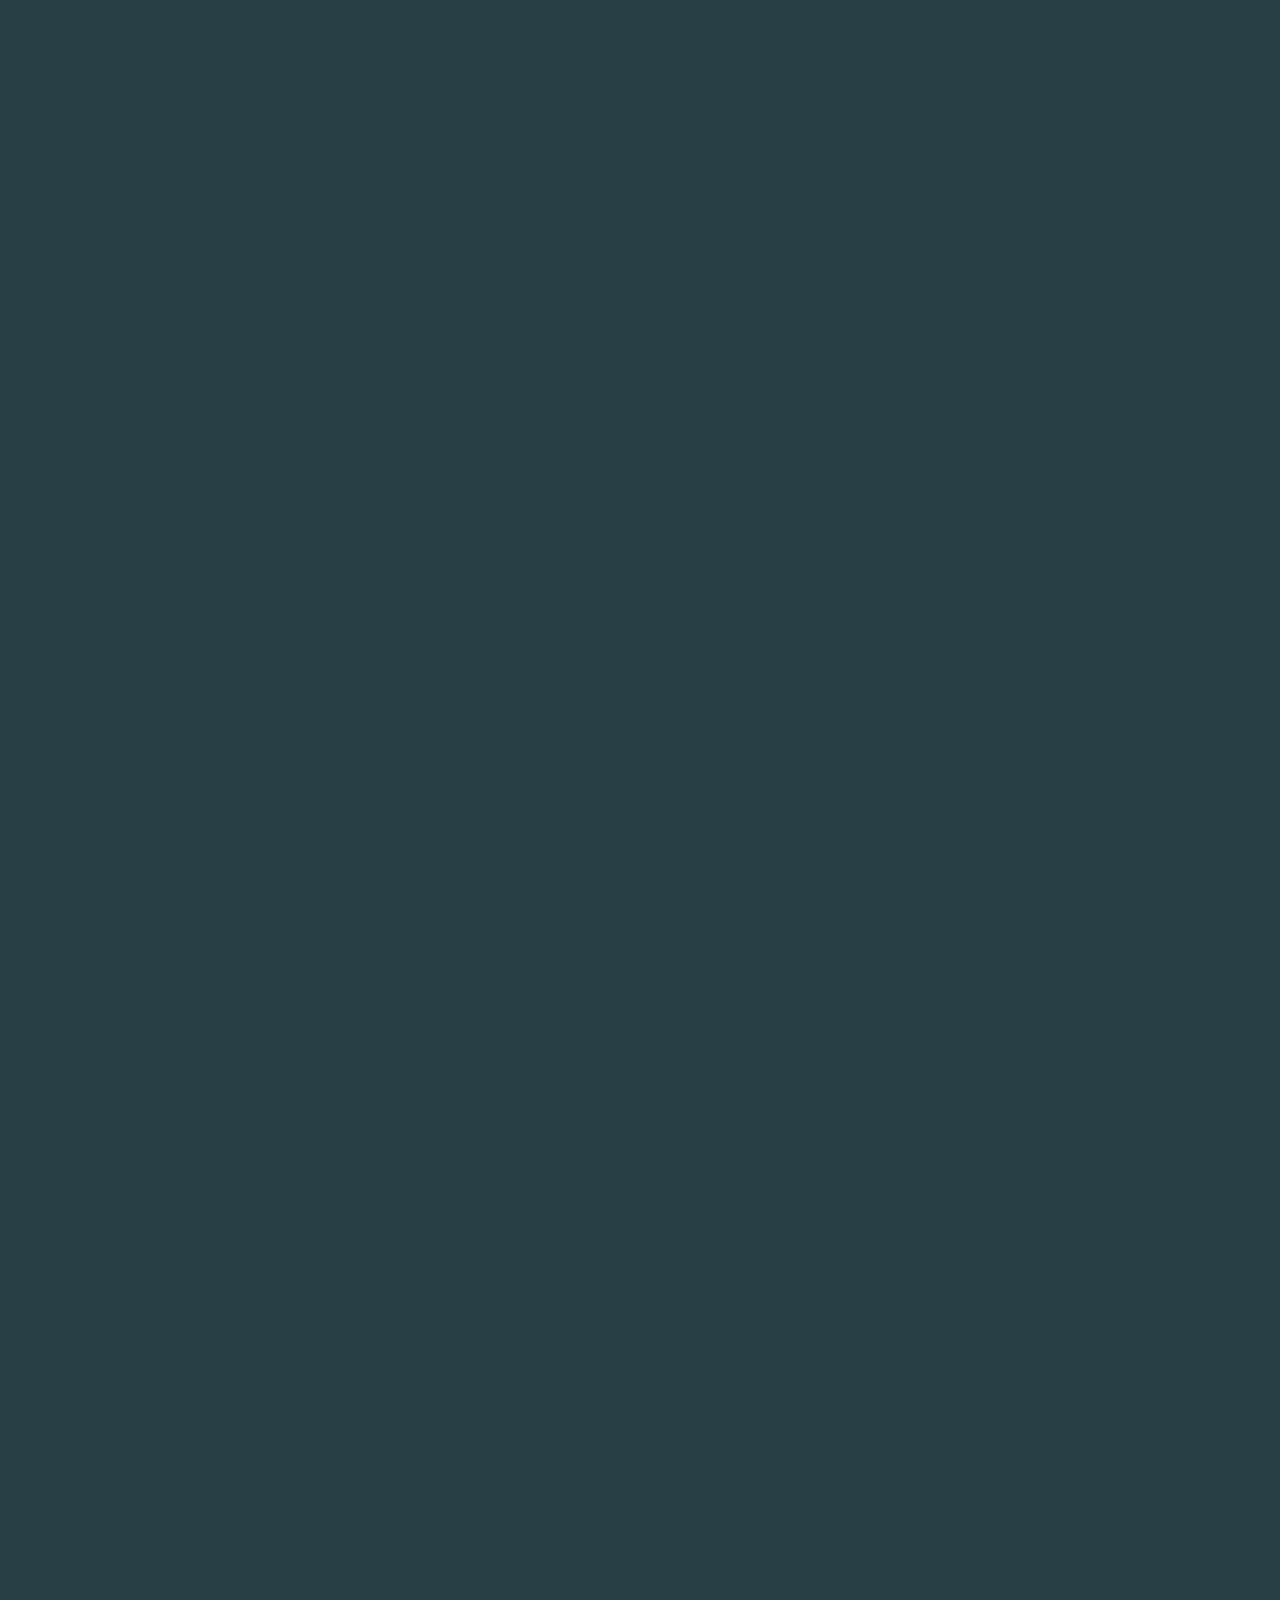
==== commit 965beb75: "wip" ====
--- a/index.html
+++ b/index.html
@@ -1,871 +1,490 @@
 <!DOCTYPE html>
 <html lang="ru">
-   <head>
-      <meta charset="utf-8">
-      <meta http-equiv="X-UA-Compatible" content="IE=edge">
-      <meta name="viewport" content="width=device-width,initial-scale=1,maximum-scale=1">
-      <meta name="description" content="Рассказываем про культуру сбережения, составление своего финансового плана и приумножение средств">
-      <meta property="og:type" content="website">
-      <meta property="og:locale" content="ru_RU">
-      <meta property="og:title" content="Академия благосостояния">
-      <meta property="og:description" content="Рассказываем про культуру сбережения, составление своего финансового плана и приумножение средств">
-      <meta property="og:image" content="images/share.jpg">
-      <meta property="og:image:type" content="image/jpeg">
-      <meta name="twitter:card" content="summary_large_image">
-      <meta name="twitter:title" content="Академия благосостояния">
-      <meta name="twitter:description" content="Рассказываем про культуру сбережения, составление своего финансового плана и приумножение средств">
-      <meta name="twitter:image" content="/assets/images/share.jpg">
-      <meta name="msapplication-TileColor" content="#2d89ef">
-      <meta name="msapplication-TileImage" content="/favicon/mstile-144x144.png">
-      <meta name="theme-color" content="#ffffff">
-      <title>Академия благосостояния</title>
-      <link rel="apple-touch-icon" href="images/apple-touch-icon.png" sizes="180x180">
-      <link rel="icon" href="images/favicon.ico">
-      <link rel="icon" href="images/favicon-16x16.png" sizes="16x16">
-      <link rel="icon" href="images/favicon-32x32.png" sizes="32x32">
-      <link rel="icon" href="/favicon/android-chrome-192x192.png" sizes="192x192">
-      <link rel="manifest" href="/site.webmanifest">
-      <link rel="mask-icon" href="images/safari-pinned-tab.svg" color="#284045">
-      <script>//- (function(i,s,o,g,r,a,m){i['GoogleAnalyticsObject']=r;i[r]=i[r]||function(){
-         //- 	(i[r].q=i[r].q||[]).push(arguments)},i[r].l=1*new Date();a=s.createElement(o),
-         //- 	m=s.getElementsByTagName(o)[0];a.async=1;a.src=g;m.parentNode.insertBefore(a,m)
-         //- 	})(window,document,'script','https://www.google-analytics.com/analytics.js','ga');
-         
-         //- 	ga('create', 'UA-90428516-32', 'auto');
-         //- 	ga('send', 'pageview');
-      </script><script type="text/javascript">(function(m,e,t,r,i,k,a){m[i]=m[i]||function(){(m[i].a=m[i].a||[]).push(arguments)};
-         m[i].l=1*new Date();
-         for (var j = 0; j < document.scripts.length; j++) {if (document.scripts[j].src === r) { return; }}
-         k=e.createElement(t),a=e.getElementsByTagName(t)[0],k.async=1,k.src=r,a.parentNode.insertBefore(k,a)})
-         (window, document, "script", "https://mc.yandex.ru/metrika/tag.js", "ym");
-         
-         ym(98750824, "init", {
-         	clickmap:true,
-         	trackLinks:true,
-         	accurateTrackBounce:10000,
-         	webvisor:true
-         });
-      </script>
-      <noscript>
-         <div><img src=https://mc.yandex.ru/watch/98750824 style="position:absolute; left:-9999px;" alt=""></div>
-      </noscript>
-      <script src="js/videoplayer.ced13e20328b00f4dd5c0cd599c3e6d9.js"></script><script defer="defer" src="js/vendors.js"></script><script defer="defer" src="js/main.js"></script>
-      <link href="css/vendors.css" rel="stylesheet">
-      <link href="css/main.css" rel="stylesheet">
-   </head>
-   <body style="opacity: 0;">
-      <div class="router" data-barba="wrapper">
-         <div class="router__container" data-barba="container" data-barba-namespace="home">
-            <header class="header">
-               <div class="container">
-                  <a class="header__logo header__logo--rbc" id="rbc-logo" href="https://www.rbc.ru/" target="_blank">
-                     <svg>
-                        <use xlink:href="images/spritemap.svg#icon-logo-rbc"></use>
-                     </svg>
-                  </a>
-                  <div class="header__logo header__logo--client">
-                     <span class="for-desktop">совместный проект</span>
-                     <a id="client-logo" href="https://www.psbank.ru/personal/wealth?utm_source=rbc&utm_medium=wealth&utm_campaign=wealth_academy_111124&erid=2SDnjd7YWYw" target="_blank">
-                        <svg>
-                           <use xlink:href="images/spritemap.svg#icon-logo-client"></use>
-                        </svg>
-                     </a>
-                  </div>
-               </div>
-            </header>
-            <div class="menu for-desktop" data-open="0">
-               <div class="menu__list overflow-hidden">
-                  <div class="menu__item">
-                     <div class="menu__item-inner"><span class="js-to-anchor" href="#video">Смотреть</span></div>
-                  </div>
-                  <div class="menu__item">
-                     <div class="menu__item-inner"><span class="js-to-anchor" href="#read">Читать</span></div>
-                  </div>
-                  <div class="menu__item">
-                     <div class="menu__item-inner"><span class="js-to-anchor" href="#experts">Советы экспертов</span></div>
-                  </div>
-                  <div class="menu__item">
-                     <div class="menu__item-inner"><span class="js-to-anchor" href="#test">Практика</span></div>
-                  </div>
-               </div>
-               <div class="menu__btn menu__btn--fixed">
-                  <svg>
-                     <use xlink:href="images/spritemap.svg#icon-burger"></use>
-                  </svg>
-                  <svg>
-                     <use xlink:href="images/spritemap.svg#icon-close-2"></use>
-                  </svg>
-               </div>
-            </div>
-            <div class="home">
-               <div class="container container--white">
-                  <div class="home__arches" data-aos="">
-                     <div class="home__arch"></div>
-                     <div class="home__arch"></div>
-                     <div class="home__arch"></div>
-                  </div>
-                  <div class="hero">
-                     <div class="home__head">
-                        <h1 class="home__title font-kudryashev-sans color-gold" data-aos="true" data-aos-delay="300"><span class="for-desktop">Академия Благосостояния</span><span class="for-devices"><span class="js-split-text">Академия <span class="symbol">Благо�—</span> состояния</span></span></h1>
-                        <div class="home__lead color-light-gray for-desktop" data-aos="">Эксперты <span class="color-white">�РБК Инвестиции�</span> и�<span class="color-white">�ПСБ Благосостояние�</span> рассказывают о�финансовой культуре,<br>способах управления портфелем<br>и�инструментах коллективных инвестиций</div>
-                        <div class="home__lead color-light-gray for-devices" data-aos="">Эксперты <span class="color-white">�РБК Инвестиции�</span> и�<span class="color-white">�ПСБ Благосостояние�</span> рассказывают о�финансовой культуре, способах управления портфелем и�инструментах коллективных инвестиций</div>
-                     </div>
-                     <div class="authors authors--top">
-                        <div class="authors__scroll">
-                           <svg>
-                              <use xlink:href="images/spritemap.svg#icon-scroll-down"></use>
-                           </svg>
-                        </div>
-                     </div>
-                  </div>
-                  <div class="block-video home-block bg-off-white js-video-block" id="video" data-season="2">
-                     <div class="home-block__sticky">смотреть</div>
-                     <div class="block-video__authors-wrapper">
-                        <div class="block-video__authors js-authors is-hidden" data-authors="1">
-                           <div class="block-video__authors-left">
-                              <div class="block-video__authors-name font-kudryashev-sans">Алексей Жоголев</div>
-                              <div class="block-video__authors-SPAN position">старший�<br class="for-devices">вице-президент — директор департамента управления благосостоянием ПСБ</div>
-                           </div>
-                           <div class="block-video__authors-center">
-                              <picture>
-                                 <source srcset="images/authors.webp" type="image/webp">
-                                 <source srcset="images/authors.png">
-                                 <img src="images/authors.png" alt="" decoding="async">
-                              </picture>
-                           </div>
-                           <div class="block-video__authors-right">
-                              <div class="block-video__authors-name font-kudryashev-sans">Татьяна Ладен</div>
-                              <div class="block-video__authors-SPAN position">ведущая �РБК Инвестиции�</div>
-                           </div>
-                        </div>
-                        <div class="block-video__authors js-authors is-hidden" data-authors="2">
-                           <div class="block-video__authors-left">
-                              <div class="block-video__authors-name font-kudryashev-sans">Алексей Жоголев</div>
-                              <div class="block-video__authors-SPAN position">старший�<br class="for-devices">вице-президент — директор департамента управления благосостоянием ПСБ</div>
-                           </div>
-                           <div class="block-video__authors-center">
-                              <picture>
-                                 <source srcset="images/authors-2.webp" type="image/webp">
-                                 <source srcset="images/authors-2.png">
-                                 <img src="images/authors-2.png" alt="" decoding="async">
-                              </picture>
-                           </div>
-                           <div class="block-video__authors-right">
-                              <div class="block-video__authors-name font-kudryashev-sans">Татьяна Вершигора</div>
-                              <div class="block-video__authors-SPAN position">ведущая �РБК Инвестиции�</div>
-                           </div>
-                        </div>
-                        <div class="block-video__authors js-authors" data-authors="3">
-                           <div class="block-video__authors-left">
-                              <div class="block-video__authors-name font-kudryashev-sans">Алексей Жоголев</div>
-                              <div class="block-video__authors-SPAN position">старший�<br class="for-devices">вице-президент — директор департамента управления благосостоянием ПСБ</div>
-                           </div>
-                           <div class="block-video__authors-center">
-                              <picture>
-                                 <source srcset="images/authors-3.webp" type="image/webp">
-                                 <source srcset="images/authors-3.png">
-                                 <img src="images/authors-3.png" alt="" decoding="async">
-                              </picture>
-                           </div>
-                           <div class="block-video__authors-right">
-                              <div class="block-video__authors-name font-kudryashev-sans">Богдана Прихода</div>
-                              <div class="block-video__authors-SPAN position">ведущая �РБК Инвестиции�</div>
-                           </div>
-                        </div>
-                     </div>
-                     <div class="block-video__pagination-wrapper">
-                        <div class="block-video__pagination">
-                           <div class="block-video__pagination-legend">сезон</div>
-                           <div class="block-video__pagination-item js-pagination-item js-pagination-selector" data-pagination="1">1</div>
-                           <div class="block-video__pagination-item js-pagination-item js-pagination-selector" data-pagination="2">2</div>
-                           <div class="block-video__pagination-item js-pagination-item js-pagination-selector is-active" data-pagination="3">3</div>
-                           <div class="block-video__pagination-square js-pagination-square" data-pagination="3"></div>
-                        </div>
-                     </div>
-                     <div class="block-video__wrapper js-video-items is-hidden" data-video-items="1">
-                        <a class="block-video__item" href="/kak-obresti-finansovuyu-svobodu/" data-item="1" data-name="Как обрести<br>финансовую свободу" data-season="1" data-aos="data-aos">
-                           <span class="block-video__item-img">
-                              <span class="block-video__poster">
-                                 <picture>
-                                    <source srcset="images/1_6.webp" type="image/webp">
-                                    <source srcset="images/1_2.jpg">
-                                    <img src="images/1_2.jpg" alt="picture" decoding="async">
-                                 </picture>
-                              </span>
-                              <span class="block-video__cover">
-                                 <picture>
-                                    <source srcset="images/1_1.webp" type="image/webp">
-                                    <source srcset="images/1.jpg">
-                                    <img src="images/1.jpg" alt="picture" decoding="async">
-                                 </picture>
-                              </span>
-                              <span class="block-video__play">
-                                 <svg>
-                                    <use xlink:href="images/spritemap.svg#icon-play"></use>
-                                 </svg>
-                              </span>
-                           </span>
-                           <span class="block-video__bottom">
-                              <span class="block-video__item-number"><span>0</span><span>1</span></span>
-                              <span class="block-video__item-content">
-                                 <h3 class="block-video__item-title">Как обрести<br>финансовую свободу</h3>
-                              </span>
-                           </span>
-                        </a>
-                        <a class="block-video__item" href="/diagnostika-sobstvennogo-finansovogo-polojeniya/" data-item="2" data-name="Диагностика собственного финансового положения: как и зачем ее проводить" data-season="1" data-aos="data-aos">
-                           <span class="block-video__item-img">
-                              <span class="block-video__poster">
-                                 <picture>
-                                    <source srcset="images/2_1.webp" type="image/webp">
-                                    <source srcset="images/2_1.jpg">
-                                    <img src="images/2_1.jpg" alt="picture" decoding="async">
-                                 </picture>
-                              </span>
-                              <span class="block-video__cover">
-                                 <picture>
-                                    <source srcset="images/2_4.webp" type="image/webp">
-                                    <source srcset="images/2.jpg">
-                                    <img src="images/2.jpg" alt="picture" decoding="async">
-                                 </picture>
-                              </span>
-                              <span class="block-video__play">
-                                 <svg>
-                                    <use xlink:href="images/spritemap.svg#icon-play"></use>
-                                 </svg>
-                              </span>
-                           </span>
-                           <span class="block-video__bottom">
-                              <span class="block-video__item-number"><span>0</span><span>2</span></span>
-                              <span class="block-video__item-content">
-                                 <h3 class="block-video__item-title">Диагностика собственного финансового положения: как и�зачем ее�проводить</h3>
-                              </span>
-                           </span>
-                        </a>
-                        <a class="block-video__item" href="/kak-i-zachem-opredelyat-svoi-risk-profil/" data-item="3" data-name="Как и зачем определять свой риск-профиль" data-season="1" data-aos="data-aos">
-                           <span class="block-video__item-img">
-                              <span class="block-video__poster">
-                                 <picture>
-                                    <source srcset="images/3_5.webp" type="image/webp">
-                                    <source srcset="images/3.jpg">
-                                    <img src="images/3.jpg" alt="picture" decoding="async">
-                                 </picture>
-                              </span>
-                              <span class="block-video__cover">
-                                 <picture>
-                                    <source srcset="images/3_3.webp" type="image/webp">
-                                    <source srcset="images/3_2.jpg">
-                                    <img src="images/3_2.jpg" alt="picture" decoding="async">
-                                 </picture>
-                              </span>
-                              <span class="block-video__play">
-                                 <svg>
-                                    <use xlink:href="images/spritemap.svg#icon-play"></use>
-                                 </svg>
-                              </span>
-                           </span>
-                           <span class="block-video__bottom">
-                              <span class="block-video__item-number"><span>0</span><span>3</span></span>
-                              <span class="block-video__item-content">
-                                 <h3 class="block-video__item-title">Как и�зачем определять свой риск-профиль</h3>
-                              </span>
-                           </span>
-                        </a>
-                        <a class="block-video__item" href="/kak-naiti-komfortnii-dlya-sebya-sposob-investirovaniya/" data-item="4" data-name="Как найти комфортный для себя способ инвестирования" data-season="1" data-aos="data-aos">
-                           <span class="block-video__item-img">
-                              <span class="block-video__poster">
-                                 <picture>
-                                    <source srcset="images/4_1.webp" type="image/webp">
-                                    <source srcset="images/4_1.jpg">
-                                    <img src="images/4_1.jpg" alt="picture" decoding="async">
-                                 </picture>
-                              </span>
-                              <span class="block-video__cover">
-                                 <picture>
-                                    <source srcset="images/4_2.webp" type="image/webp">
-                                    <source srcset="images/4.jpg">
-                                    <img src="images/4.jpg" alt="picture" decoding="async">
-                                 </picture>
-                              </span>
-                              <span class="block-video__play">
-                                 <svg>
-                                    <use xlink:href="images/spritemap.svg#icon-play"></use>
-                                 </svg>
-                              </span>
-                           </span>
-                           <span class="block-video__bottom">
-                              <span class="block-video__item-number"><span>0</span><span>4</span></span>
-                              <span class="block-video__item-content">
-                                 <h3 class="block-video__item-title">Как найти комфортный для себя способ инвестирования</h3>
-                              </span>
-                           </span>
-                        </a>
-                        <a class="block-video__item" href="/kak-sobrat-investicionnii-portfel/" data-item="5" data-name="Как собрать инвестиционный портфель, который принесет доход" data-season="1" data-aos="data-aos">
-                           <span class="block-video__item-img">
-                              <span class="block-video__poster">
-                                 <picture>
-                                    <source srcset="images/5_1.webp" type="image/webp">
-                                    <source srcset="images/5_1.jpg">
-                                    <img src="images/5_1.jpg" alt="picture" decoding="async">
-                                 </picture>
-                              </span>
-                              <span class="block-video__cover">
-                                 <picture>
-                                    <source srcset="images/5.webp" type="image/webp">
-                                    <source srcset="images/5.jpg">
-                                    <img src="images/5.jpg" alt="picture" decoding="async">
-                                 </picture>
-                              </span>
-                              <span class="block-video__play">
-                                 <svg>
-                                    <use xlink:href="images/spritemap.svg#icon-play"></use>
-                                 </svg>
-                              </span>
-                           </span>
-                           <span class="block-video__bottom">
-                              <span class="block-video__item-number"><span>0</span><span>5</span></span>
-                              <span class="block-video__item-content">
-                                 <h3 class="block-video__item-title">Как собрать инвестиционный портфель, который принесет доход</h3>
-                              </span>
-                           </span>
-                        </a>
-                        <a class="block-video__item" href="/zachem-investoru-rebalansirovat-portfel/" data-item="6" data-name="Зачем инвестору ребалансировать портфель" data-season="1" data-aos="data-aos">
-                           <span class="block-video__item-img">
-                              <span class="block-video__poster">
-                                 <picture>
-                                    <source srcset="images/6.webp" type="image/webp">
-                                    <source srcset="images/6_1.jpg">
-                                    <img src="images/6_1.jpg" alt="picture" decoding="async">
-                                 </picture>
-                              </span>
-                              <span class="block-video__cover">
-                                 <picture>
-                                    <source srcset="images/6_1.webp" type="image/webp">
-                                    <source srcset="images/6.jpg">
-                                    <img src="images/6.jpg" alt="picture" decoding="async">
-                                 </picture>
-                              </span>
-                              <span class="block-video__play">
-                                 <svg>
-                                    <use xlink:href="images/spritemap.svg#icon-play"></use>
-                                 </svg>
-                              </span>
-                           </span>
-                           <span class="block-video__bottom">
-                              <span class="block-video__item-number"><span>0</span><span>6</span></span>
-                              <span class="block-video__item-content">
-                                 <h3 class="block-video__item-title">Зачем инвестору ребалансировать портфель</h3>
-                              </span>
-                           </span>
-                        </a>
-                     </div>
-                     <div class="block-video__wrapper js-video-items is-hidden" data-video-items="2">
-                        <a class="block-video__item" href="/instrumenty-i-strategii/" data-item="1" data-name="Инструменты и стратегии, которые способны защитить от инфляции" data-season="2" data-aos="data-aos">
-                           <span class="block-video__item-img">
-                              <span class="block-video__poster">
-                                 <picture>
-                                    <source srcset="images/1_5.webp" type="image/webp">
-                                    <source srcset="/assets/images/video-2/1.jpg">
-                                    <img src="/assets/images/video-2/1.jpg" alt="picture" decoding="async">
-                                 </picture>
-                              </span>
-                              <span class="block-video__cover">
-                                 <picture>
-                                    <source srcset="images/1_4.webp" type="image/webp">
-                                    <source srcset="/assets/images/video-2/cover/1.jpg">
-                                    <img src="/assets/images/video-2/cover/1.jpg" alt="picture" decoding="async">
-                                 </picture>
-                              </span>
-                              <span class="block-video__play">
-                                 <svg>
-                                    <use xlink:href="images/spritemap.svg#icon-play"></use>
-                                 </svg>
-                              </span>
-                           </span>
-                           <span class="block-video__bottom">
-                              <span class="block-video__item-number"><span>0</span><span>1</span></span>
-                              <span class="block-video__item-content">
-                                 <h3 class="block-video__item-title">Инструменты и�стратегии, которые способны защитить от�инфляции</h3>
-                              </span>
-                           </span>
-                        </a>
-                        <a class="block-video__item" href="/pravila-dolgosrochnogo-investirovaniya/" data-item="2" data-name="Правила долгосрочного <br>инвестирования" data-season="2" data-aos="data-aos">
-                           <span class="block-video__item-img">
-                              <span class="block-video__poster">
-                                 <picture>
-                                    <source srcset="images/2.webp" type="image/webp">
-                                    <source srcset="/assets/images/video-2/2.jpg">
-                                    <img src="/assets/images/video-2/2.jpg" alt="picture" decoding="async">
-                                 </picture>
-                              </span>
-                              <span class="block-video__cover">
-                                 <picture>
-                                    <source srcset="images/2_5.webp" type="image/webp">
-                                    <source srcset="/assets/images/video-2/cover/2.jpg">
-                                    <img src="/assets/images/video-2/cover/2.jpg" alt="picture" decoding="async">
-                                 </picture>
-                              </span>
-                              <span class="block-video__play">
-                                 <svg>
-                                    <use xlink:href="images/spritemap.svg#icon-play"></use>
-                                 </svg>
-                              </span>
-                           </span>
-                           <span class="block-video__bottom">
-                              <span class="block-video__item-number"><span>0</span><span>2</span></span>
-                              <span class="block-video__item-content">
-                                 <h3 class="block-video__item-title">Правила долгосрочного<br>инвестирования</h3>
-                              </span>
-                           </span>
-                        </a>
-                        <a class="block-video__item" href="/tri-portfelya-na-million/" data-item="3" data-name="Выбор стратегии инвестирования" data-season="2" data-aos="data-aos">
-                           <span class="block-video__item-img">
-                              <span class="block-video__poster">
-                                 <picture>
-                                    <source srcset="images/3_6.webp" type="image/webp">
-                                    <source srcset="/assets/images/video-2/3.jpg">
-                                    <img src="/assets/images/video-2/3.jpg" alt="picture" decoding="async">
-                                 </picture>
-                              </span>
-                              <span class="block-video__cover">
-                                 <picture>
-                                    <source srcset="images/3.webp" type="image/webp">
-                                    <source srcset="/assets/images/video-2/cover/3.jpg">
-                                    <img src="/assets/images/video-2/cover/3.jpg" alt="picture" decoding="async">
-                                 </picture>
-                              </span>
-                              <span class="block-video__play">
-                                 <svg>
-                                    <use xlink:href="images/spritemap.svg#icon-play"></use>
-                                 </svg>
-                              </span>
-                           </span>
-                           <span class="block-video__bottom">
-                              <span class="block-video__item-number"><span>0</span><span>3</span></span>
-                              <span class="block-video__item-content">
-                                 <h3 class="block-video__item-title">Выбор стратегии инвестирования</h3>
-                              </span>
-                           </span>
-                        </a>
-                     </div>
-                     <div class="block-video__wrapper js-video-items" data-video-items="3">
-                        <a class="block-video__item" href="/klyuchevaya-stavka-glavnoe-dlya-investora/" data-item="1" data-name="Ключевая ставка: <br>главное для инвестора" data-season="3" data-aos="data-aos">
-                           <span class="block-video__item-img">
-                              <span class="block-video__poster">
-                                 <picture>
-                                    <source srcset="images/1_3.webp" type="image/webp">
-                                    <source srcset="images/1_1.jpg">
-                                    <img src="images/1_1.jpg" alt="picture" decoding="async">
-                                 </picture>
-                              </span>
-                              <span class="block-video__cover">
-                                 <picture>
-                                    <source srcset="images/1_2.webp" type="image/webp">
-                                    <source srcset="images/1_3.jpg">
-                                    <img src="images/1_3.jpg" alt="picture" decoding="async">
-                                 </picture>
-                              </span>
-                              <span class="block-video__play">
-                                 <svg>
-                                    <use xlink:href="images/spritemap.svg#icon-play"></use>
-                                 </svg>
-                              </span>
-                           </span>
-                           <span class="block-video__bottom">
-                              <span class="block-video__item-number"><span>0</span><span>1</span></span>
-                              <span class="block-video__item-content">
-                                 <h3 class="block-video__item-title">Ключевая ставка:<br>главное для инвестора</h3>
-                              </span>
-                           </span>
-                        </a>
-                        <a class="block-video__item" href="/portfel-pod-makroprognoz/" data-item="2" data-name="Портфель <br>под макропрогноз" data-season="3" data-aos="data-aos">
-                           <span class="block-video__item-img">
-                              <span class="block-video__poster">
-                                 <picture>
-                                    <source srcset="images/2_6.webp" type="image/webp">
-                                    <source srcset="images/2_2.jpg">
-                                    <img src="images/2_2.jpg" alt="picture" decoding="async">
-                                 </picture>
-                              </span>
-                              <span class="block-video__cover">
-                                 <picture>
-                                    <source srcset="images/2_3.webp" type="image/webp">
-                                    <source srcset="images/2_3.jpg">
-                                    <img src="images/2_3.jpg" alt="picture" decoding="async">
-                                 </picture>
-                              </span>
-                              <span class="block-video__play">
-                                 <svg>
-                                    <use xlink:href="images/spritemap.svg#icon-play"></use>
-                                 </svg>
-                              </span>
-                           </span>
-                           <span class="block-video__bottom">
-                              <span class="block-video__item-number"><span>0</span><span>2</span></span>
-                              <span class="block-video__item-content">
-                                 <h3 class="block-video__item-title">Портфель<br>под макропрогноз</h3>
-                              </span>
-                           </span>
-                        </a>
-                        <a class="block-video__item" href="/portfel-dlya-komfortnoj-zhizni/" data-item="3" data-name="Портфель <br>для комфортной жизни" data-season="3" data-aos="data-aos">
-                           <span class="block-video__item-img">
-                              <span class="block-video__poster">
-                                 <picture>
-                                    <source srcset="images/3_4.webp" type="image/webp">
-                                    <source srcset="images/3_1.jpg">
-                                    <img src="images/3_1.jpg" alt="picture" decoding="async">
-                                 </picture>
-                              </span>
-                              <span class="block-video__cover">
-                                 <picture>
-                                    <source srcset="images/3_1.webp" type="image/webp">
-                                    <source srcset="images/3_3.jpg">
-                                    <img src="images/3_3.jpg" alt="picture" decoding="async">
-                                 </picture>
-                              </span>
-                              <span class="block-video__play">
-                                 <svg>
-                                    <use xlink:href="images/spritemap.svg#icon-play"></use>
-                                 </svg>
-                              </span>
-                           </span>
-                           <span class="block-video__bottom">
-                              <span class="block-video__item-number"><span>0</span><span>3</span></span>
-                              <span class="block-video__item-content">
-                                 <h3 class="block-video__item-title">Портфель<br>для комфортной жизни</h3>
-                              </span>
-                           </span>
-                        </a>
-                     </div>
-                     <div class="block-video__pagination-button js-pagination-selector js-pagination-button" data-pagination="2">
-                        <div class="js-pagination-selector-text is-hidden" data-text="1"><span class="for-desktop">смотреть�</span>следующий сезон</div>
-                        <div class="js-pagination-selector-text is-hidden" data-text="2"><span class="for-desktop">смотреть�</span>предыдущий сезон</div>
-                        <div class="js-pagination-selector-text" data-text="3"><span class="for-desktop">смотреть�</span>предыдущий сезон</div>
-                     </div>
-                  </div>
-                  <div class="block-read home-block bg-off-white" id="read">
-                     <div class="home-block__sticky">Читать</div>
-                     <a class="block-read__item color-dark-teal" href="/vlozhenie-v-budushchee/" data-name="Вложение в будущее: что нужно знать о долгосрочных инвестициях" data-aos="data-aos">
-                        <span class="block-read__item-img">
-                           <picture>
-                              <source srcset="images/1-thumb.webp" type="image/webp">
-                              <source srcset="images/1-thumb.jpg">
-                              <img src="images/1-thumb.jpg" alt="picture" decoding="async">
-                           </picture>
-                        </span>
-                        <span class="block-read__item-content">
-                           <h3 class="block-read__item-title font-kudryashev-sans">Вложение в�будущее: что нужно знать о�долгосрочных инвестициях</h3>
-                           <p>Разбираемся, как собрать портфель, который обеспечит доход на�десятилетия вперед</p>
-                        </span>
-                        <span class="block-read__item-arrow">
-                           <svg>
-                              <use xlink:href="images/spritemap.svg#icon-arrow"></use>
-                           </svg>
-                        </span>
-                     </a>
-                     <a class="block-read__item color-dark-teal" href="/nalogovye-preimushchestva/" data-name="Налоговые преимущества<br>инвестора" data-aos="data-aos">
-                        <span class="block-read__item-img">
-                           <picture>
-                              <source srcset="images/2-thumb.webp" type="image/webp">
-                              <source srcset="images/2-thumb.jpg">
-                              <img src="images/2-thumb.jpg" alt="picture" decoding="async">
-                           </picture>
-                        </span>
-                        <span class="block-read__item-content">
-                           <h3 class="block-read__item-title font-kudryashev-sans">Налоговые преимущества<br>инвестора</h3>
-                           <p>Разбираем ключевые способы использования налоговых льгот при инвестировании по�итогам 2024 года</p>
-                        </span>
-                        <span class="block-read__item-arrow">
-                           <svg>
-                              <use xlink:href="images/spritemap.svg#icon-arrow"></use>
-                           </svg>
-                        </span>
-                     </a>
-                     <a class="block-read__item color-dark-teal" href="/vsepogodnii-portfel/" data-name="Всепогодный портфель: что это и как его собрать" data-aos="data-aos">
-                        <span class="block-read__item-img">
-                           <picture>
-                              <source srcset="images/3-thumb.webp" type="image/webp">
-                              <source srcset="images/3-thumb.jpg">
-                              <img src="images/3-thumb.jpg" alt="picture" decoding="async">
-                           </picture>
-                        </span>
-                        <span class="block-read__item-content">
-                           <h3 class="block-read__item-title font-kudryashev-sans">Всепогодный портфель: что это и�как его собрать</h3>
-                           <p>Выясняем, как сформировать инвестиционный портфель, который будет приносить прибыль в�любой ситуации</p>
-                        </span>
-                        <span class="block-read__item-arrow">
-                           <svg>
-                              <use xlink:href="images/spritemap.svg#icon-arrow"></use>
-                           </svg>
-                        </span>
-                     </a>
-                     <a class="block-read__item color-dark-teal" href="/dengi-pod-kontrolem/" data-name="Деньги под контролем: как и зачем вести личный бюджет" data-aos="data-aos">
-                        <span class="block-read__item-img">
-                           <picture>
-                              <source srcset="images/4-thumb.webp" type="image/webp">
-                              <source srcset="images/4-thumb.jpg">
-                              <img src="images/4-thumb.jpg" alt="picture" decoding="async">
-                           </picture>
-                        </span>
-                        <span class="block-read__item-content">
-                           <h3 class="block-read__item-title font-kudryashev-sans">Деньги под контролем: как и�зачем вести личный бюджет</h3>
-                           <p>Как навести порядок в�домашних финансах</p>
-                        </span>
-                        <span class="block-read__item-arrow">
-                           <svg>
-                              <use xlink:href="images/spritemap.svg#icon-arrow"></use>
-                           </svg>
-                        </span>
-                     </a>
-                     <a class="block-read__item color-dark-teal" href="/chto-takoe-slojnii-procent/" data-name="Что такое сложный процент и как он помогает в инвестициях" data-aos="data-aos">
-                        <span class="block-read__item-img">
-                           <picture>
-                              <source srcset="images/5-thumb.webp" type="image/webp">
-                              <source srcset="images/5-thumb.jpg">
-                              <img src="images/5-thumb.jpg" alt="picture" decoding="async">
-                           </picture>
-                        </span>
-                        <span class="block-read__item-content">
-                           <h3 class="block-read__item-title font-kudryashev-sans">Что такое сложный процент и�как он�помогает в�инвестициях</h3>
-                           <p>Как ускорить прирост доходности, используя одни и�те�же инвестиционные инструменты</p>
-                        </span>
-                        <span class="block-read__item-arrow">
-                           <svg>
-                              <use xlink:href="images/spritemap.svg#icon-arrow"></use>
-                           </svg>
-                        </span>
-                     </a>
-                  </div>
-               </div>
-               <template id="template-expert">
-                  <div class="experts__slide">
-                     <div class="experts__content">
-                        <h3></h3>
-                     </div>
-                  </div>
-               </template>
-               <div class="experts js-slider-container-scroll" id="experts" data-aos="">
-                  <div class="experts__lines">
-                     <div class="experts__line experts__line--top"></div>
-                     <div class="experts__line experts__line--center"></div>
-                  </div>
-                  <div class="experts__overflow">
-                     <div class="experts__inner">
-                        <div class="home-block__sticky">советы экспертов</div>
-                        <div class="experts__slider js-experts-slider">
-                           <div class="experts__pagination for-desktop"><span class="js-current-index">01</span>08</div>
-                           <div class="experts__images">
-                              <picture class="js-expert-image" data-index="0">
-                                 <source srcset="images/1.webp" type="image/webp">
-                                 <source srcset="images/1.png">
-                                 <img src="images/1.png" alt="Владимир<br>Сердюков" decoding="async">
-                              </picture>
-                              <picture class="js-expert-image" data-index="1">
-                                 <source srcset="images/1.webp" type="image/webp">
-                                 <source srcset="images/1.png">
-                                 <img src="images/1.png" alt="Владимир<br>Сердюков" decoding="async">
-                              </picture>
-                              <picture class="js-expert-image" data-index="2">
-                                 <source srcset="images/2_2.webp" type="image/webp">
-                                 <source srcset="images/2.png">
-                                 <img src="images/2.png" alt="Александр<br>Сокологорский" decoding="async">
-                              </picture>
-                              <picture class="js-expert-image" data-index="3">
-                                 <source srcset="images/2_2.webp" type="image/webp">
-                                 <source srcset="images/2.png">
-                                 <img src="images/2.png" alt="Александр<br>Сокологорский" decoding="async">
-                              </picture>
-                              <picture class="js-expert-image" data-index="4">
-                                 <source srcset="images/3_2.webp" type="image/webp">
-                                 <source srcset="images/3.png">
-                                 <img src="images/3.png" alt="Елена<br>Часовских" decoding="async">
-                              </picture>
-                              <picture class="js-expert-image" data-index="5">
-                                 <source srcset="images/3_2.webp" type="image/webp">
-                                 <source srcset="images/3.png">
-                                 <img src="images/3.png" alt="Елена<br>Часовских" decoding="async">
-                              </picture>
-                              <picture class="js-expert-image" data-index="6">
-                                 <source srcset="images/4.webp" type="image/webp">
-                                 <source srcset="images/4.png">
-                                 <img src="images/4.png" alt="Николай<br>Рясков" decoding="async">
-                              </picture>
-                              <picture class="js-expert-image" data-index="7">
-                                 <source srcset="images/4.webp" type="image/webp">
-                                 <source srcset="images/4.png">
-                                 <img src="images/4.png" alt="Николай<br>Рясков" decoding="async">
-                              </picture>
-                           </div>
-                           <div class="experts__summary">
-                              <div class="experts__summary-item js-experts-summary">
-                                 <div class="experts__summary-name">Владимир<br>Сердюков</div>
-                                 <div class="experts__summary-position">генеральный директор УК�ПСБ</div>
-                              </div>
-                              <div class="experts__summary-item js-experts-summary is-hidden">
-                                 <div class="experts__summary-name">Владимир<br>Сердюков</div>
-                                 <div class="experts__summary-position">генеральный директор УК�ПСБ</div>
-                              </div>
-                              <div class="experts__summary-item js-experts-summary is-hidden">
-                                 <div class="experts__summary-name">Александр<br>Сокологорский</div>
-                                 <div class="experts__summary-position">директор по�брокерскому обслуживанию департамента управления благосостоянием ПСБ</div>
-                              </div>
-                              <div class="experts__summary-item js-experts-summary is-hidden">
-                                 <div class="experts__summary-name">Александр<br>Сокологорский</div>
-                                 <div class="experts__summary-position">директор по�брокерскому обслуживанию департамента управления благосостоянием ПСБ</div>
-                              </div>
-                              <div class="experts__summary-item js-experts-summary is-hidden">
-                                 <div class="experts__summary-name">Елена<br>Часовских</div>
-                                 <div class="experts__summary-position">управляющий директор по�ЗПИФ УК�ПСБ</div>
-                              </div>
-                              <div class="experts__summary-item js-experts-summary is-hidden">
-                                 <div class="experts__summary-name">Елена<br>Часовских</div>
-                                 <div class="experts__summary-position">управляющий директор по�ЗПИФ УК�ПСБ</div>
-                              </div>
-                              <div class="experts__summary-item js-experts-summary is-hidden">
-                                 <div class="experts__summary-name">Николай<br>Рясков</div>
-                                 <div class="experts__summary-position">управляющий директор по�инвестициям УК�ПСБ</div>
-                              </div>
-                              <div class="experts__summary-item js-experts-summary is-hidden">
-                                 <div class="experts__summary-name">Николай<br>Рясков</div>
-                                 <div class="experts__summary-position">управляющий директор по�инвестициям УК�ПСБ</div>
-                              </div>
-                           </div>
-                           <div class="experts__container js-slider-container"></div>
-                           <div class="experts__nav">
-                              <button class="experts__arrow experts__arrow--left js-slider-prev">
-                                 <svg>
-                                    <use xlink:href="images/spritemap.svg#icon-arrow"></use>
-                                 </svg>
-                              </button>
-                              <button class="experts__arrow experts__arrow--right js-slider-next">
-                                 <svg>
-                                    <use xlink:href="images/spritemap.svg#icon-arrow"></use>
-                                 </svg>
-                              </button>
-                           </div>
-                        </div>
-                     </div>
-                  </div>
-               </div>
-               <div class="test" id="test">
-                  <div class="test__wrapper">
-                     <div class="home-block__sticky">ПРАКТИКА</div>
-                     <div class="test-intro">
-                        <div class="test-intro__title">В�какой вы�финансовой форме?</div>
-                        <div class="test-intro__desc">Благополучие или нестабильность? Ответьте на�вопросы совместного теста ПСБ Благосостояние и�РБК� это поможет провести диагностику собственного положения и�понять: в�какой форме находятся ваши финансы и�что можно сделать, чтобы добиться наилучших результатов</div>
-                        <div class="test__btn">начать тест</div>
-                     </div>
-                     <div class="quiz-container">
-                        <div class="question-container" id="question-container"></div>
-                        <button class="test__arrow hidden" id="next-btn">
-                           <svg>
-                              <use xlink:href="images/spritemap.svg#icon-arrow"></use>
-                           </svg>
-                        </button>
-                     </div>
-                     <div class="test-result hidden" id="result-container">
-                        <div class="test-result__subtitle">Результат</div>
-                        <div class="test-result__title">Финансовая нестабильность</div>
-                        <div class="test-result__text" id="score"></div>
-                        <button class="restart-btn test__arrow test__arrow--back for-desktop">
-                           <svg>
-                              <use xlink:href="images/spritemap.svg#icon-arrow"></use>
-                           </svg>
-                        </button>
-                        <div class="test-share">
-                           <div class="test-share__subtitle">Поделиться</div>
-                           <div class="test-share__row">
-                              <button class="restart-btn test__arrow test__arrow--back for-devices">
-                                 <svg>
-                                    <use xlink:href="images/spritemap.svg#icon-arrow"></use>
-                                 </svg>
-                              </button>
-                              <div class="test-share__icon test-share__icon--vk"><button class="sharing" type="button" data-share="vk"><img src="images/vk-test.svg"></button></div>
-                              <div class="test-share__icon test-share__icon--ok"><button class="sharing" type="button" data-share="ok"><img src="images/ok-test.svg"></button></div>
-                           </div>
-                        </div>
-                     </div>
-                  </div>
-               </div>
-               <div class="action js-banner-show" data-aos="" data-type="bottom" data-name="Экосистема вашего благосостояния">
-                  <div class="action__container">
-                     <div class="action__button-to-top js-action-button-to-top">
-                        <div class="action__button-to-top-image">
-                           <svg>
-                              <use xlink:href="images/spritemap.svg#icon-button-to-top"></use>
-                           </svg>
-                        </div>
-                        <div class="action__button-to-top-text">наверх</div>
-                     </div>
-                     <div class="action__line action__line--top"></div>
-                     <div class="action__block">
-                        <div class="action__logo">
-                           <svg>
-                              <use xlink:href="images/spritemap.svg#icon-psb-logo"></use>
-                           </svg>
-                        </div>
-                        <div class="action__text">Экосистема вашего благосостояния</div>
-                        <a class="action__btn btn" href="https://www.psbank.ru/Personal/Wealth?utm_source=rbc&utm_medium=wealth&utm_campaign=wealth_academy_111124" target="_blank">Узнать подробнее</a>
-                     </div>
-                     <div class="action__line action__line--bottom"></div>
-                  </div>
-               </div>
-               <div class="container">
-                  <div class="disclaimer">
-                     <div class="disclaimer__result disclaimer__result--1">
-                        <p><sup>*</sup> ПАО �Промсвязьбанк� (далее� �Банк�). Генеральная лицензия на�осуществление банковских операций �3251 от�17�декабря 2014�г. Лицензия профессионального участника рынка ценных бумаг на�осуществление брокерской деятельности �177-03816-100000 выдана ФКЦБ России 13�декабря 2000�г. Услуги Банка, предусмотренные�п.�1.4 Правил брокерского обслуживания, несут для Клиента риск потери инвестируемых средств в�связи с�тем, что денежные средства Клиента, передаваемые в�Банк в�рамках Услуг Банка, не�застрахованы в�соответствии с�Федеральным законом от�23.12.2003 года �177-ФЗ �О�страховании вкладов в�банках Российской Федерации�. Оказываемые Банком услуги, предусмотренные�п.�1.4 Правил брокерского обслуживания, не�являются услугами по�открытию банковских счетов и�приему вкладов. Поставщиком брокерских услуг является Банк.</p>
-                        <p>Стоимость ценных бумаг может как расти, так и�падать. Инвестиционные рекомендации не�дают гарантий получения доходности.</p>
-                        <p>Инвесторам необходимо принять во�внимание, что доход от�ценных бумаг, валюты, других финансовых инструментов может меняться, и�цена или стоимость данных инвестиций может как расти, так и�падать, и, как следствие, результаты инвестирования могут оказаться меньше первоначально инвестированных средств.</p>
-                        <p>Не�является индивидуальной инвестиционной рекомендацией.</p>
-                     </div>
-                     <div class="disclaimer__result disclaimer__result--2">
-                        <p><sup>*</sup> ООО �УК�ПРОМСВЯЗЬ� (далее� �УК�ПСБ�). Лицензия на�осуществление деятельности по�управлению инвестиционными фондами, паевыми инвестиционными фондами и�негосударственными пенсионными фондами �21-000-1-00096 от�20.12.2002 выдана ФКЦБ России. Лицензия профессионального участника ценных бумаг на�осуществление деятельности по�управлению ценными бумагами �045-10104-001000 от�10.04.2007 выдана ФСФР России.</p>
-                        <p>Данная информация не�является индивидуальной инвестиционной рекомендацией. УК�ПСБ не�несет ответственности за�возможные убытки в�случае совершения операций либо инвестирования в�финансовые инструменты, упомянутые в�данной информации, и�не�рекомендуют использовать указанную информацию в�качестве единственного источника информации при принятии инвестиционного решения.</p>
-                        <p>Стоимость инвестиционных паев может увеличиваться и�уменьшаться. Результаты инвестирования в�прошлом не�определяют доходов в�будущем. УК�ПСБ не�гарантирует получение доходности. Государство не�гарантирует доходности инвестиций в�ценные бумаги. Инвестирование в�финансовые инструменты сопряжено с�рисками. Перед приобретением инвестиционных паев необходимо внимательно ознакомиться с�правилами доверительного управления паевым инвестиционным фондом.</p>
-                        <p>Получить информацию о�фондах и�ознакомиться с�Правилами доверительного управления паевыми инвестиционными фондами, с�иными документами, предусмотренными Федеральным законом от�29.11.2001 �156-ФЗ �Об�инвестиционных фондах� и�нормативными правовыми актами федерального органа исполнительной власти по�рынку ценных бумаг, можно по�адресу: 115054, г. Москва, вн. тер.�г. муниципальный округ Замоскворечье, Павелецкая площадь, д.�2, стр.�2, тел.�+7 (495) 662-40-92.</p>
-                        <p>Денежные средства, передаваемые в�оплату инвестиционных паев, в�том числе при подаче Агенту заявок на�приобретение, погашение или обмен (в�случаях, когда обмен предусмотрен правилами доверительного управления) инвестиционных паев, имущество паевого инвестиционного фонда, а�также сами инвестиционные паи паевого инвестиционного фонда не�застрахованы в�соответствии с�Федеральным законом от�23.12.2003 года �177-ФЗ �О�страховании вкладов в�банках Российской Федерации�. Правилами доверительного управления паевым инвестиционным фондом могут быть предусмотрены надбавки и�скидки к�расчетной стоимости инвестиционных паев. Взимание надбавок и�скидок уменьшит доходность инвестиций в�инвестиционные паи паевого инвестиционного фонда.</p>
-                        <p>Для ОПИФ рыночных финансовых инструментов �Финансовый поток� и�ОПИФ рыночных финансовых инструментов �Дивидендные акции�. В�случае отсутствия поступлений в�состав имущества фонда дивидендов�и (или) процентных (купонных) доходов (или) процентов по�банковским вкладам (депозитам) по�денежным средствам и�ценным бумагам, входящим в�состав имущества фонда в�отчетном периоде, доход за�соответствующий период не�начисляется и�не�выплачивается.</p>
-                        <p>ОПИФ рыночных финансовых инструментов �Дивидендные акции�. Правила фонда зарегистрированы Банком России�01.12.2022 за �5210 (далее� �Фонды�).</p>
-                        <p>ОПИФ рыночных финансовых инструментов �Мировой баланс�. Правила фонда зарегистрированы ФСФР России�10.09.2004 за �0259-74113501.</p>
-                     </div>
-                     <div class="disclaimer__default">ООО �УК�ПРОМСВЯЗЬ�. С�информацией об�УК�ПСБ и�фондах, содержащей основные сведения о�них, их�характеристики, включая риски, расходы и�комиссии (вознаграждение УК�ПСБ) можно ознакомиться в�ключевом информационном документе, размещенном на�сайте <a href="https://www.upravlyaem.ru/disclosure/mutual_funds/" target="_blank">https://www.upravlyaem.ru/disclosure/mutual_funds/</a></div>
-                  </div>
-               </div>
-               <footer class="footer">
-                  <div class="footer__container">
-                     <div class="footer__subtext for-devices">Совместный проект</div>
-                     <div class="about">
-                        <div class="icon for-desktop">
-                           <svg>
-                              <use xlink:href="images/spritemap.svg#icon-i"></use>
-                           </svg>
-                        </div>
-                        <span class="about__advertising for-devices"><u>Команда проекта</u></span>
-                        <div class="about__wrapper">
-                           <div class="about__content">
-                              <h2>Команда проекта</h2>
-                              <p class="for-desktop">Руководитель отдела спецпроектов Татьяна Гресс<br>Менеджер проектов Виктория Гапонова<br>Видео продюсер Дмитрий Чмут<br>Генеральный продюсер РБК Инвестиции Анна Кожухарь<br>Старший дизайнер Дарья Островская<br>Дизайнер Сергей Спасский</p>
-                              <p><small class="for-desktop">© АО «РОСБИЗНЕСКОНСАЛТИНГ», 1995–<span data-actual-year="">2023</span></small></p>
-                              <p class="for-devices">Руководитель отдела спецпроектов<br>Татьяна Гресс</p>
-                              <p class="for-devices">Менеджер проектов<br>Виктория Гапонова</p>
-                              <p class="for-devices">Видео продюсер<br>Дмитрий Чмут</p>
-                              <p class="for-devices">Генеральный продюсер РБК Инвестиции<br>Анна Кожухарь</p>
-                              <p class="for-devices">Старший дизайнер<br>Дарья Островская</p>
-                              <p class="for-devices">Дизайнер<br>Сергей Спасский</p>
-                              <button class="about__close for-devices" type="button">
-                                 <svg>
-                                    <use xlink:href="images/spritemap.svg#icon-close-2"></use>
-                                 </svg>
-                              </button>
-                           </div>
-                        </div>
-                     </div>
-                     <div class="footer__subtext for-devices">��АО��РОСБИЗНЕСКОНСАЛТИНГ�, 1995<span data-actual-year="">2023</span></div>
-                     <div class="footer__subtext for-devices"><span><u>Реклама, ПАО �Банк ПСБ�</u></span></div>
-                     <span class="footer__advertising for-desktop">Реклама, ПАО �Банк ПСБ�</span>
-                  </div>
-               </footer>
-            </div>
-         </div>
-      </div>
-   </body>
+
+<head>
+	<meta charset="utf-8">
+	<meta http-equiv="X-UA-Compatible" content="IE=edge">
+	<meta name="viewport" content="width=device-width,initial-scale=1,maximum-scale=1">
+	<meta name="description"
+		content="Рассказываем про культуру сбережения, составление своего финансового плана и приумножение средств">
+	<meta property="og:type" content="website">
+	<meta property="og:locale" content="ru_RU">
+	<meta property="og:title" content="Академия благосостояния">
+	<meta property="og:description"
+		content="Рассказываем про культуру сбережения, составление своего финансового плана и приумножение средств">
+	<meta property="og:image" content="images/share.jpg">
+	<meta property="og:image:type" content="image/jpeg">
+	<meta name="twitter:card" content="summary_large_image">
+	<meta name="twitter:title" content="Академия благосостояния">
+	<meta name="twitter:description"
+		content="Рассказываем про культуру сбережения, составление своего финансового плана и приумножение средств">
+	<meta name="twitter:image" content="/assets/images/share.jpg">
+	<meta name="msapplication-TileColor" content="#2d89ef">
+	<meta name="msapplication-TileImage" content="/favicon/mstile-144x144.png">
+	<meta name="theme-color" content="#ffffff">
+	<title>Академия благосостояния</title>
+	<link rel="apple-touch-icon" href="images/apple-touch-icon.png" sizes="180x180">
+	<link rel="icon" href="images/favicon.ico">
+	<link rel="icon" href="images/favicon-16x16.png" sizes="16x16">
+	<link rel="icon" href="images/favicon-32x32.png" sizes="32x32">
+	<link rel="icon" href="/favicon/android-chrome-192x192.png" sizes="192x192">
+	<link rel="manifest" href="/site.webmanifest">
+	<link rel="mask-icon" href="images/safari-pinned-tab.svg" color="#284045">
+	<noscript>
+		<div><img src=https://mc.yandex.ru/watch/98750824 style="position:absolute; left:-9999px;" alt=""></div>
+	</noscript>
+	<script src="js/videoplayer.ced13e20328b00f4dd5c0cd599c3e6d9.js"></script>
+	<script defer="defer" src="js/vendors.js"></script>
+	<script defer="defer" src="js/main.js"></script>
+	<link href="css/vendors.css" rel="stylesheet">
+	<link href="css/main.css" rel="stylesheet">
+</head>
+
+<body style="opacity: 0;">
+	<div class="router" data-barba="wrapper">
+		<div class="router__container" data-barba="container" data-barba-namespace="home">
+			<header class="header">
+				<div class="container">
+					<a class="header__logo header__logo--ovitrino" id="ovitrino-logo" href="#"><svg
+							viewBox="0 0 160 160" width="70" height="70" xmlns="http://www.w3.org/2000/svg">
+							<rect x="10" y="10" width="140" height="140" rx="24" fill="transparent" stroke="#D8B48A"
+								stroke-width="3"></rect>
+							<rect x="28" y="28" width="44" height="44" rx="10" fill="transparent" stroke="#D8B48A"
+								stroke-width="3"></rect>
+							<circle cx="108" cy="50" r="22" fill="transparent" stroke="#D8B48A" stroke-width="3">
+							</circle>
+							<circle cx="50" cy="108" r="22" fill="transparent" stroke="#D8B48A" stroke-width="3">
+							</circle>
+							<rect x="86" y="86" width="44" height="44" rx="10" fill="transparent" stroke="#D8B48A"
+								stroke-width="3"></rect>
+						</svg></a>
+					<div class="header__logo header__logo--client">
+						<a class="action__btn btn js-to-anchor" href=" #test">Join the waitlist</a>
+					</div>
+				</div>
+			</header>
+			<div class="menu for-desktop" data-open="0">
+				<div class="menu__list overflow-hidden">
+					<div class="menu__item">
+						<div class="menu__item-inner"><span class="js-to-anchor" href="#video">Features</span></div>
+					</div>
+					<div class="menu__item">
+						<div class="menu__item-inner"><span class="js-to-anchor" href="#read">How It Works</span></div>
+					</div>
+					<div class="menu__item">
+						<div class="menu__item-inner"><span class="js-to-anchor" href="#experts">USE CASES</span>
+						</div>
+					</div>
+					<div class="menu__item">
+						<div class="menu__item-inner"><span class="js-to-anchor" href="#test">WAITLIST</span></div>
+					</div>
+				</div>
+				<div class="menu__btn menu__btn--fixed">
+					<svg>
+						<use xlink:href="images/spritemap.svg#icon-burger"></use>
+					</svg>
+					<svg>
+						<use xlink:href="images/spritemap.svg#icon-close-2"></use>
+					</svg>
+				</div>
+			</div>
+			<div class="home">
+				<div class="container container--white">
+					<div class="home__arches" data-aos="">
+						<div class="home__arch"></div>
+						<div class="home__arch"></div>
+						<div class="home__arch"></div>
+					</div>
+					<div class="hero">
+						<div class="home__head">
+							<h1 class="home__title font-kudryashev-sans color-gold" data-aos="true"
+								data-aos-delay="300"><span class="for-desktop">OVITRINO</span><span
+									class="for-devices"><span class="js-split-text">OVITRINO</h1>
+							<div class="home__lead color-light-gray for-desktop aos-init aos-animate" data-aos="true">
+								<div
+									style="display: flex; justify-content: center; align-items: center; margin: 3.6% 0px;">
+									<hr
+										style="width: 40%; border-width: 0.5px 0px 0px; border-top-style: solid; border-right-style: initial; border-bottom-style: initial; border-left-style: initial; border-top-color: rgb(216, 180, 138); border-right-color: initial; border-bottom-color: initial; border-left-color: initial; border-image: initial; border-radius: 2px; background: none;">
+								</div>Your <span class="color-white">Rooms.</span> Your <span
+									class="color-white">Rules.</span>
+								<div
+									style="display: flex; justify-content: center; align-items: center; margin: 3.6% 0px;">
+									<hr
+										style="width: 40%; border-width: 0.5px 0px 0px; border-top-style: solid; border-right-style: initial; border-bottom-style: initial; border-left-style: initial; border-top-color: rgb(216, 180, 138); border-right-color: initial; border-bottom-color: initial; border-left-color: initial; border-image: initial; border-radius: 2px; background: none;">
+								</div>Infrastructure for collectors, clubs, and institutions<br>to <span
+									class="color-white">manage collections, showcase assets,</span><br><span
+									class="color-white">and conduct private sales in closed rooms</span><br>on your
+								terms, outside public marketplaces.
+							</div>
+
+							<div class="home__lead color-light-gray for-devices" data-aos="">Your <span
+									class="color-white">Rooms</span>. Your <span class="color-white">Rules.</span>
+								<div
+									style="display: flex; justify-content: center; align-items: center; margin: 3.6% 0px;">
+									<hr
+										style="width: 40%; border-width: 0.5px 0px 0px; border-top-style: solid; border-right-style: initial; border-bottom-style: initial; border-left-style: initial; border-top-color: rgb(216, 180, 138); border-right-color: initial; border-bottom-color: initial; border-left-color: initial; border-image: initial; border-radius: 2px; background: none;">
+								</div>Infrastructure for collectors, clubs, and institutions<br>to <span
+									class="color-white">manage collections, showcase assets,</span><br><span
+									class="color-white">and conduct private sales in closed rooms</span><br>on your
+								terms, outside public marketplaces.
+							</div>
+						</div>
+						<div class="authors authors--top">
+							<div class="authors__scroll">
+								<svg>
+									<use xlink:href="images/spritemap.svg#icon-scroll-down"></use>
+								</svg>
+							</div>
+						</div>
+					</div>
+
+					<div class="block-video home-block bg-off-white js-video-block" id="video" data-season="2">
+						<div class="home-block__sticky">Features</div>
+						<div class="block-video__wrapper js-video-items" data-video-items="3">
+							<a class="block-video__item" href="/klyuchevaya-stavka-glavnoe-dlya-investora/"
+								data-item="1" data-name="Ключевая ставка: <br>главное для инвестора" data-season="3"
+								data-aos="data-aos">
+								<span class="block-video__item-img">
+									<span class="block-video__poster">
+										<picture>
+											<source srcset="images/1_3.webp" type="image/webp">
+											<source srcset="images/1_1.jpg">
+											<img src="images/1_1.jpg" alt="picture" decoding="async">
+										</picture>
+									</span>
+									<span class="block-video__cover">
+										<picture>
+											<source srcset="images/1_2.webp" type="image/webp">
+											<source srcset="images/1_3.jpg">
+											<img src="images/1_3.jpg" alt="picture" decoding="async">
+										</picture>
+									</span>
+									<span class="block-video__play">
+										<svg>
+											<use xlink:href="images/spritemap.svg#icon-play"></use>
+										</svg>
+									</span>
+								</span>
+								<span class="block-video__bottom">
+									<span class="block-video__item-number"><span>0</span><span>1</span></span>
+									<span class="block-video__item-content">
+										<h3 class="block-video__item-title">Ключевая ставка:<br>главное для инвестора
+										</h3>
+									</span>
+								</span>
+							</a>
+							<a class="block-video__item" href="/portfel-pod-makroprognoz/" data-item="2"
+								data-name="Портфель <br>под макропрогноз" data-season="3" data-aos="data-aos">
+								<span class="block-video__item-img">
+									<span class="block-video__poster">
+										<picture>
+											<source srcset="images/2_6.webp" type="image/webp">
+											<source srcset="images/2_2.jpg">
+											<img src="images/2_2.jpg" alt="picture" decoding="async">
+										</picture>
+									</span>
+									<span class="block-video__cover">
+										<picture>
+											<source srcset="images/2_3.webp" type="image/webp">
+											<source srcset="images/2_3.jpg">
+											<img src="images/2_3.jpg" alt="picture" decoding="async">
+										</picture>
+									</span>
+									<span class="block-video__play">
+										<svg>
+											<use xlink:href="images/spritemap.svg#icon-play"></use>
+										</svg>
+									</span>
+								</span>
+								<span class="block-video__bottom">
+									<span class="block-video__item-number"><span>0</span><span>2</span></span>
+									<span class="block-video__item-content">
+										<h3 class="block-video__item-title">Портфель<br>под макропрогноз</h3>
+									</span>
+								</span>
+							</a>
+							<a class="block-video__item" href="/portfel-dlya-komfortnoj-zhizni/" data-item="3"
+								data-name="Портфель <br>для комфортной жизни" data-season="3" data-aos="data-aos">
+								<span class="block-video__item-img">
+									<span class="block-video__poster">
+										<picture>
+											<source srcset="images/3_4.webp" type="image/webp">
+											<source srcset="images/3_1.jpg">
+											<img src="images/3_1.jpg" alt="picture" decoding="async">
+										</picture>
+									</span>
+									<span class="block-video__cover">
+										<picture>
+											<source srcset="images/3_1.webp" type="image/webp">
+											<source srcset="images/3_3.jpg">
+											<img src="images/3_3.jpg" alt="picture" decoding="async">
+										</picture>
+									</span>
+									<span class="block-video__play">
+										<svg>
+											<use xlink:href="images/spritemap.svg#icon-play"></use>
+										</svg>
+									</span>
+								</span>
+								<span class="block-video__bottom">
+									<span class="block-video__item-number"><span>0</span><span>3</span></span>
+									<span class="block-video__item-content">
+										<h3 class="block-video__item-title">Портфель<br>для комфортной жизни</h3>
+									</span>
+								</span>
+							</a>
+						</div>
+					</div>
+
+					<div class="block-read home-block bg-off-white" id="read">
+						<div class="home-block__sticky">How It Works</div>
+						<a class="block-read__item color-dark-teal" href="/vlozhenie-v-budushchee/"
+							data-name="Вложение в будущее: что нужно знать о долгосрочных инвестициях"
+							data-aos="data-aos">
+							<span class="block-read__item-img">
+								<picture>
+									<source srcset="images/1-thumb.webp" type="image/webp">
+									<source srcset="images/1-thumb.jpg">
+									<img src="images/1-thumb.jpg" alt="picture" decoding="async">
+								</picture>
+							</span>
+							<span class="block-read__item-content">
+								<h3 class="block-read__item-title font-kudryashev-sans">Вложение в�будущее: что нужно
+									знать о�долгосрочных инвестициях</h3>
+								<p>Разбираемся, как собрать портфель, который обеспечит доход на�десятилетия вперед</p>
+							</span>
+							<span class="block-read__item-arrow">
+								<svg>
+									<use xlink:href="images/spritemap.svg#icon-arrow"></use>
+								</svg>
+							</span>
+						</a>
+						<a class="block-read__item color-dark-teal" href="/nalogovye-preimushchestva/"
+							data-name="Налоговые преимущества<br>инвестора" data-aos="data-aos">
+							<span class="block-read__item-img">
+								<picture>
+									<source srcset="images/2-thumb.webp" type="image/webp">
+									<source srcset="images/2-thumb.jpg">
+									<img src="images/2-thumb.jpg" alt="picture" decoding="async">
+								</picture>
+							</span>
+							<span class="block-read__item-content">
+								<h3 class="block-read__item-title font-kudryashev-sans">Налоговые
+									преимущества<br>инвестора</h3>
+								<p>Разбираем ключевые способы использования налоговых льгот при инвестировании по�итогам
+									2024 года</p>
+							</span>
+							<span class="block-read__item-arrow">
+								<svg>
+									<use xlink:href="images/spritemap.svg#icon-arrow"></use>
+								</svg>
+							</span>
+						</a>
+						<a class="block-read__item color-dark-teal" href="/vsepogodnii-portfel/"
+							data-name="Всепогодный портфель: что это и как его собрать" data-aos="data-aos">
+							<span class="block-read__item-img">
+								<picture>
+									<source srcset="images/3-thumb.webp" type="image/webp">
+									<source srcset="images/3-thumb.jpg">
+									<img src="images/3-thumb.jpg" alt="picture" decoding="async">
+								</picture>
+							</span>
+							<span class="block-read__item-content">
+								<h3 class="block-read__item-title font-kudryashev-sans">Всепогодный портфель: что это
+									и�как его собрать</h3>
+								<p>Выясняем, как сформировать инвестиционный портфель, который будет приносить прибыль
+									в�любой ситуации</p>
+							</span>
+							<span class="block-read__item-arrow">
+								<svg>
+									<use xlink:href="images/spritemap.svg#icon-arrow"></use>
+								</svg>
+							</span>
+						</a>
+					</div>
+
+				</div>
+
+				<template id="template-expert">
+					<div class="experts__slide">
+						<div class="experts__content">
+							<h3></h3>
+						</div>
+					</div>
+				</template>
+				<div class="experts js-slider-container-scroll" id="experts" data-aos="">
+					<div class="experts__lines">
+						<div class="experts__line experts__line--top"></div>
+						<div class="experts__line experts__line--center"></div>
+					</div>
+					<div class="experts__overflow">
+						<div class="experts__inner">
+							<div class="home-block__sticky">Use Cases</div>
+							<div class="experts__slider js-experts-slider">
+								<div class="experts__pagination for-desktop"><span class="js-current-index">01</span>03
+								</div>
+								<div class="experts__images">
+									<picture class="js-expert-image" data-index="0">
+										<source srcset="images/1.webp" type="image/webp">
+										<source srcset="images/1.png">
+										<img src="images/1.png" alt="Владимир<br>Сердюков" decoding="async">
+									</picture>
+									<picture class="js-expert-image" data-index="1">
+										<source srcset="images/1.webp" type="image/webp">
+										<source srcset="images/1.png">
+										<img src="images/1.png" alt="Владимир<br>Сердюков" decoding="async">
+									</picture>
+									<picture class="js-expert-image" data-index="2">
+										<source srcset="images/2_2.webp" type="image/webp">
+										<source srcset="images/2.png">
+										<img src="images/2.png" alt="Александр<br>Сокологорский" decoding="async">
+									</picture>
+								</div>
+								<div class="experts__summary">
+									<div class="experts__summary-item js-experts-summary">
+										<div class="experts__summary-name">Владимир<br>Сердюков</div>
+										<div class="experts__summary-position">генеральный директор УК�ПСБ</div>
+									</div>
+									<div class="experts__summary-item js-experts-summary is-hidden">
+										<div class="experts__summary-name">Владимир<br>Сердюков</div>
+										<div class="experts__summary-position">генеральный директор УК�ПСБ</div>
+									</div>
+									<div class="experts__summary-item js-experts-summary is-hidden">
+										<div class="experts__summary-name">Александр<br>Сокологорский</div>
+										<div class="experts__summary-position">директор по�брокерскому обслуживанию
+											департамента управления благосостоянием ПСБ</div>
+									</div>
+								</div>
+								<div class="experts__container js-slider-container"></div>
+								<div class="experts__nav">
+									<button class="experts__arrow experts__arrow--left js-slider-prev">
+										<svg>
+											<use xlink:href="images/spritemap.svg#icon-arrow"></use>
+										</svg>
+									</button>
+									<button class="experts__arrow experts__arrow--right js-slider-next">
+										<svg>
+											<use xlink:href="images/spritemap.svg#icon-arrow"></use>
+										</svg>
+									</button>
+								</div>
+							</div>
+						</div>
+					</div>
+				</div>
+				<div class="test" id="test">
+					<div class="test__wrapper">
+						<div class="home-block__sticky">WAITLIST</div>
+						<div class="test-intro " id="waitlist-form-container">
+							<div class="test-intro__title">Join&nbsp;the&nbsp;waitlist</div>
+							<div class="test-intro__desc">Be the first to know when OVITRINO launches. Get exclusive
+								early access and updates delivered straight to your inbox.</div>
+							<form id="waitlist-form"
+								style="display: flex; flex-direction: column; gap: 16px; align-items: center; width: 100%; max-width: 400px; margin: 0px auto;">
+								<input type="email" id="waitlist-email" placeholder="Enter your email" required=""
+									value=""
+									style="width: 100%; padding: 16px 24px; font-size: 16px; color: rgb(255, 255, 255); background: rgba(255, 255, 255, 0.05); border: 1px solid rgba(216, 180, 138, 0.3); border-radius: 0px; outline: none; font-family: inherit;"><button
+									type="submit" class="test__btn" style="width: 100%;">Join Waitlist</button>
+							</form>
+						</div>
+						<div class="quiz-container" style="display: none;">
+							<div class="question-container" id="question-container"></div><button
+								class="test__arrow hidden" id="next-btn"></button>
+						</div>
+						<div class="test-result hidden" id="result-container">
+							<div class="test-result__subtitle"></div>
+							<div class="test-result__title"></div>
+							<div class="test-result__text" id="score"></div><button
+								class="restart-btn test__arrow test__arrow--back for-desktop"></button>
+							<div class="test-share">
+								<div class="test-share__row"><button
+										class="restart-btn test__arrow test__arrow--back for-devices"></button></div>
+							</div>
+						</div>
+						<div class="test-result hidden" id="waitlist-success">
+							<div class="test-result__subtitle">Success</div>
+							<div class="test-result__title">You're on the list!</div>
+							<div class="test-result__text">Thank you for joining. We'll notify you when OVITRINO
+								launches.</div>
+						</div>
+					</div>
+				</div>
+				<div class="action js-banner-show" data-aos="" data-type="bottom"
+					data-name="Экосистема вашего благосостояния">
+					<div class="action__container">
+						<div class="action__button-to-top js-action-button-to-top"
+							style="opacity: 1; visibility: visible; pointer-events: auto; cursor: pointer; position: relative; z-index: 100;">
+							<div class="action__button-to-top-image"><svg>
+									<use xlink:href="images/spritemap.svg#icon-button-to-top"></use>
+								</svg></div>
+							<div class="action__button-to-top-text">UP TOP</div>
+						</div>
+						<div class="action__line action__line--top"></div>
+						<div class="action__block">
+							<div class="action__logo" style="width: 100px; height: 100px;"><svg viewBox="0 0 160 160"
+									width="500" height="500" xmlns="http://www.w3.org/2000/svg">
+									<rect x="10" y="10" width="140" height="140" rx="24" fill="transparent"
+										stroke="#D8B48A" stroke-width="3"></rect>
+									<rect x="28" y="28" width="44" height="44" rx="10" fill="transparent"
+										stroke="#D8B48A" stroke-width="3"></rect>
+									<circle cx="108" cy="50" r="22" fill="transparent" stroke="#D8B48A"
+										stroke-width="3"></circle>
+									<circle cx="50" cy="108" r="22" fill="transparent" stroke="#D8B48A"
+										stroke-width="3"></circle>
+									<rect x="86" y="86" width="44" height="44" rx="10" fill="transparent"
+										stroke="#D8B48A" stroke-width="3"></rect>
+								</svg></div>
+							<div class="action__text">Join us as investor or partner</div><a class="action__btn btn"
+								href="#" target="_blank" rel="noopener noreferrer">Learn more</a>
+						</div>
+						<div class="action__line action__line--bottom"></div>
+					</div>
+				</div>
+				<div class="container">
+					<div class="disclaimer">
+						<div class="disclaimer__result disclaimer__result--1"></div>
+						<div class="disclaimer__result disclaimer__result--2"></div>
+						<div class="disclaimer__default">DISCLAIMER OVITRINO 2026 - All rights reserved</div>
+					</div>
+				</div>
+				<footer class="footer">
+					<div class="footer__container">
+						<div class="footer__subtext for-devices">Совместный проект</div>
+						<div class="about">
+							<div class="icon for-desktop">
+								<svg>
+									<use xlink:href="images/spritemap.svg#icon-i"></use>
+								</svg>
+							</div>
+							<span class="about__advertising for-devices"><u>Команда проекта</u></span>
+							<div class="about__wrapper">
+								<div class="about__content">
+									<h2>Contact us</h2>
+									<p class="for-desktop">CEO, Founder Illia Hrybko <a href="mailto:illia@ovitrino.com"
+											target="_blank" rel="noopener noreferrer">illia@ovitrino.com</a><br>PO,
+										[vacancy] <a href="mailto:po@ovitrino.com" target="_blank"
+											rel="noopener noreferrer">po@ovitrino.com</a></p>
+									<p><small class="for-desktop">© OVITRINO, 2025–<span
+												data-actual-year="true">2026</span></small></p>
+									<p class="for-devices">CEO, Founder Illia Hrybko <a href="mailto:illia@ovitrino.com"
+											target="_blank" rel="noopener noreferrer">illia@ovitrino.com</a></p>
+									<p class="for-devices">PO, [vacancy] <a href="mailto:po@ovitrino.com"
+											target="_blank" rel="noopener noreferrer">po@ovitrino.com</a></p><button
+										class="about__close for-devices" type="button"><svg>
+											<use xlink:href="/spritemap.svg#icon-close-2"></use>
+										</svg></button>
+								</div>
+							</div>
+						</div>
+						<div class="footer__subtext for-desktop">©&nbsp;OVITRINO, 2026</div>
+						<div class="footer__subtext for-devices">©&nbsp;OVITRINO, 2026</div>
+						<div class="footer__subtext for-devices"><span><u>EU</u></span></div>
+						<span class="footer__advertising for-desktop">EU</span>
+					</div>
+				</footer>
+			</div>
+		</div>
+	</div>
+</body>
+
 </html>
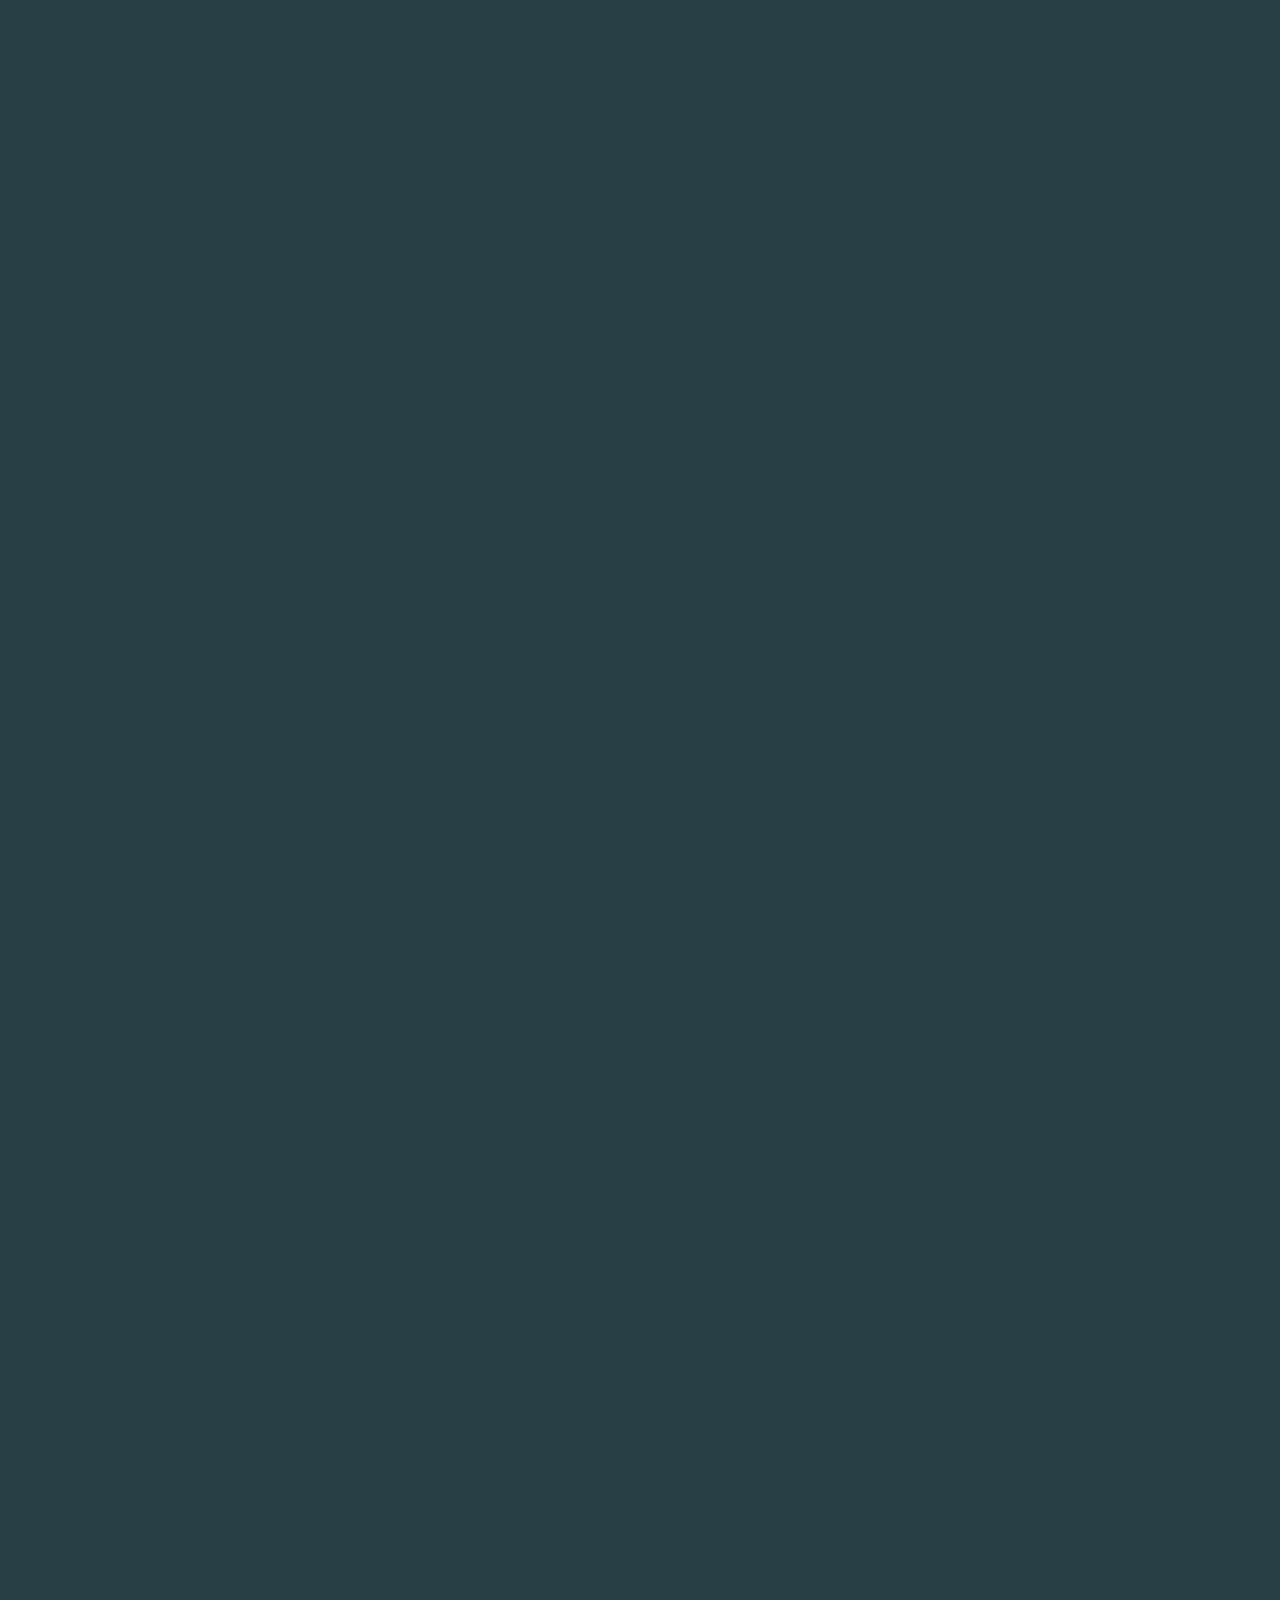
==== commit 4f043e80: "Add modal overlays for How It Works articles and Learn More button Each of the 3 article cards and t" ====
--- a/index.html
+++ b/index.html
@@ -38,6 +38,172 @@
 	<script defer="defer" src="js/main.js"></script>
 	<link href="css/vendors.css" rel="stylesheet">
 	<link href="css/main.css" rel="stylesheet">
+	<style>
+		.ov-modal-backdrop {
+			position: fixed;
+			inset: 0;
+			z-index: 10000;
+			background: rgba(0, 0, 0, 0.72);
+			display: flex;
+			align-items: center;
+			justify-content: center;
+			opacity: 0;
+			visibility: hidden;
+			transition: opacity 0.35s ease, visibility 0.35s ease;
+		}
+		.ov-modal-backdrop.is-active {
+			opacity: 1;
+			visibility: visible;
+		}
+		.ov-modal {
+			position: relative;
+			width: calc(680 * var(--width-multiplier, 1px));
+			max-width: 92vw;
+			max-height: 86vh;
+			background: #f5f3f1;
+			border-radius: calc(12 * var(--width-multiplier, 1px));
+			overflow-y: auto;
+			padding: calc(48 * var(--width-multiplier, 1px)) calc(40 * var(--width-multiplier, 1px));
+			transform: translateY(calc(30 * var(--width-multiplier, 1px)));
+			transition: transform 0.35s ease;
+			color: #284045;
+		}
+		.ov-modal-backdrop.is-active .ov-modal {
+			transform: translateY(0);
+		}
+		.ov-modal__close {
+			position: sticky;
+			top: 0;
+			float: right;
+			width: calc(36 * var(--width-multiplier, 1px));
+			height: calc(36 * var(--width-multiplier, 1px));
+			border: 1px solid #d6dfde;
+			border-radius: 50%;
+			background: #f5f3f1;
+			cursor: pointer;
+			display: flex;
+			align-items: center;
+			justify-content: center;
+			z-index: 2;
+			transition: border-color 0.2s ease;
+		}
+		.ov-modal__close:hover {
+			border-color: #284045;
+		}
+		.ov-modal__close svg {
+			width: calc(14 * var(--width-multiplier, 1px));
+			height: calc(14 * var(--width-multiplier, 1px));
+			stroke: #284045;
+			stroke-width: 2;
+		}
+		.ov-modal__title {
+			font-family: 'Kudryashev Sans', serif;
+			font-size: calc(32 * var(--width-multiplier, 1px));
+			line-height: 1.2;
+			color: #284045;
+			margin: 0 0 calc(24 * var(--width-multiplier, 1px));
+		}
+		.ov-modal__subtitle {
+			font-family: 'Kudryashev Sans', serif;
+			font-size: calc(20 * var(--width-multiplier, 1px));
+			line-height: 1.3;
+			color: #284045;
+			margin: calc(28 * var(--width-multiplier, 1px)) 0 calc(12 * var(--width-multiplier, 1px));
+		}
+		.ov-modal__text {
+			font-family: 'GraphikRBCLC', sans-serif;
+			font-size: calc(15 * var(--width-multiplier, 1px));
+			line-height: 1.65;
+			color: #284045;
+			margin: 0 0 calc(16 * var(--width-multiplier, 1px));
+		}
+		.ov-modal__divider {
+			border: none;
+			border-top: 1px solid #d6dfde;
+			margin: calc(28 * var(--width-multiplier, 1px)) 0;
+		}
+		.ov-modal__highlight {
+			background: #d6dfde;
+			border-radius: calc(8 * var(--width-multiplier, 1px));
+			padding: calc(20 * var(--width-multiplier, 1px)) calc(24 * var(--width-multiplier, 1px));
+			margin: calc(20 * var(--width-multiplier, 1px)) 0;
+		}
+		.ov-modal__highlight p {
+			margin: 0;
+			font-family: 'GraphikRBCLC', sans-serif;
+			font-size: calc(15 * var(--width-multiplier, 1px));
+			line-height: 1.65;
+			color: #284045;
+		}
+		.ov-modal__cta {
+			display: inline-block;
+			margin-top: calc(20 * var(--width-multiplier, 1px));
+			padding: calc(14 * var(--width-multiplier, 1px)) calc(32 * var(--width-multiplier, 1px));
+			background: #284045;
+			color: #e1bb8f;
+			font-family: 'GraphikRBCLC', sans-serif;
+			font-size: calc(14 * var(--width-multiplier, 1px));
+			text-decoration: none;
+			border-radius: calc(6 * var(--width-multiplier, 1px));
+			letter-spacing: 0.04em;
+			transition: background 0.2s ease;
+		}
+		.ov-modal__cta:hover {
+			background: #1b2e32;
+		}
+		.ov-modal ul {
+			padding-left: calc(20 * var(--width-multiplier, 1px));
+			margin: calc(8 * var(--width-multiplier, 1px)) 0 calc(16 * var(--width-multiplier, 1px));
+		}
+		.ov-modal li {
+			font-family: 'GraphikRBCLC', sans-serif;
+			font-size: calc(15 * var(--width-multiplier, 1px));
+			line-height: 1.65;
+			color: #284045;
+			margin-bottom: calc(6 * var(--width-multiplier, 1px));
+		}
+		/* Scrollbar */
+		.ov-modal::-webkit-scrollbar {
+			width: 6px;
+		}
+		.ov-modal::-webkit-scrollbar-track {
+			background: transparent;
+		}
+		.ov-modal::-webkit-scrollbar-thumb {
+			background: #d6dfde;
+			border-radius: 3px;
+		}
+		.ov-modal::-webkit-scrollbar-thumb:hover {
+			background: #b0c0bc;
+		}
+		/* Mobile */
+		@media (max-width: 1024px) {
+			.ov-modal {
+				width: 96vw;
+				max-width: 96vw;
+				max-height: 90vh;
+				padding: 32px 20px;
+				border-radius: 10px;
+			}
+			.ov-modal__title {
+				font-size: 24px;
+			}
+			.ov-modal__subtitle {
+				font-size: 17px;
+			}
+			.ov-modal__text, .ov-modal li, .ov-modal__highlight p {
+				font-size: 14px;
+			}
+			.ov-modal__close {
+				width: 32px;
+				height: 32px;
+			}
+			.ov-modal__close svg {
+				width: 12px;
+				height: 12px;
+			}
+		}
+	</style>
 </head>
 
 <body style="opacity: 0;">
@@ -59,7 +225,8 @@
 								stroke-width="3"></rect>
 						</svg></a>
 					<div class="header__logo header__logo--client">
-						<a class="action__btn btn js-to-anchor" href=" #test">Join the waitlist</a>
+						<a class="action__btn btn js-to-anchor" href="#test">Join the
+							waitlist</a>
 					</div>
 				</div>
 			</header>
@@ -105,8 +272,10 @@
 									style="display: flex; justify-content: center; align-items: center; margin: 3.6% 0px;">
 									<hr
 										style="width: 40%; border-width: 0.5px 0px 0px; border-top-style: solid; border-right-style: initial; border-bottom-style: initial; border-left-style: initial; border-top-color: rgb(216, 180, 138); border-right-color: initial; border-bottom-color: initial; border-left-color: initial; border-image: initial; border-radius: 2px; background: none;">
-								</div>Your <span class="color-white">Rooms.</span> Your <span
-									class="color-white">Rules.</span>
+								</div>
+								<span class="font-kudryashev-sans">Your <span class="color-white">Rooms.</span> Your
+									<span class="color-white">Rules.</span>
+								</span>
 								<div
 									style="display: flex; justify-content: center; align-items: center; margin: 3.6% 0px;">
 									<hr
@@ -117,8 +286,10 @@
 								terms, outside public marketplaces.
 							</div>
 
-							<div class="home__lead color-light-gray for-devices" data-aos="">Your <span
-									class="color-white">Rooms</span>. Your <span class="color-white">Rules.</span>
+							<div class="home__lead color-light-gray for-devices" data-aos=""><span
+									class="font-kudryashev-sans">Your <span class="color-white">Rooms.</span> Your
+									<span class="color-white">Rules.</span>
+								</span>
 								<div
 									style="display: flex; justify-content: center; align-items: center; margin: 3.6% 0px;">
 									<hr
@@ -240,7 +411,7 @@
 						<div class="home-block__sticky">How It Works</div>
 						<a class="block-read__item color-dark-teal" href="/vlozhenie-v-budushchee/"
 							data-name="Вложение в будущее: что нужно знать о долгосрочных инвестициях"
-							data-aos="data-aos">
+							data-aos="data-aos" data-barba-prevent data-modal="article-1">
 							<span class="block-read__item-img">
 								<picture>
 									<source srcset="images/1-thumb.webp" type="image/webp">
@@ -260,7 +431,7 @@
 							</span>
 						</a>
 						<a class="block-read__item color-dark-teal" href="/nalogovye-preimushchestva/"
-							data-name="Налоговые преимущества<br>инвестора" data-aos="data-aos">
+							data-name="Налоговые преимущества<br>инвестора" data-aos="data-aos" data-barba-prevent data-modal="article-2">
 							<span class="block-read__item-img">
 								<picture>
 									<source srcset="images/2-thumb.webp" type="image/webp">
@@ -281,7 +452,7 @@
 							</span>
 						</a>
 						<a class="block-read__item color-dark-teal" href="/vsepogodnii-portfel/"
-							data-name="Всепогодный портфель: что это и как его собрать" data-aos="data-aos">
+							data-name="Всепогодный портфель: что это и как его собрать" data-aos="data-aos" data-barba-prevent data-modal="article-3">
 							<span class="block-read__item-img">
 								<picture>
 									<source srcset="images/3-thumb.webp" type="image/webp">
@@ -434,8 +605,8 @@
 									<rect x="86" y="86" width="44" height="44" rx="10" fill="transparent"
 										stroke="#D8B48A" stroke-width="3"></rect>
 								</svg></div>
-							<div class="action__text">Join us as investor or partner</div><a class="action__btn btn"
-								href="#" target="_blank" rel="noopener noreferrer">Learn more</a>
+							<div class="action__text">Join us as an investor or partner</div><a class="action__btn btn"
+								href="#" data-barba-prevent data-modal="learn-more">Learn more</a>
 						</div>
 						<div class="action__line action__line--bottom"></div>
 					</div>
@@ -485,6 +656,136 @@
 			</div>
 		</div>
 	</div>
+	<!-- Modal -->
+	<div class="ov-modal-backdrop" id="ov-modal-backdrop">
+		<div class="ov-modal" id="ov-modal">
+			<button class="ov-modal__close" id="ov-modal-close" type="button" aria-label="Close">
+				<svg viewBox="0 0 14 14" fill="none" xmlns="http://www.w3.org/2000/svg">
+					<line x1="1" y1="1" x2="13" y2="13" stroke-linecap="round"/>
+					<line x1="13" y1="1" x2="1" y2="13" stroke-linecap="round"/>
+				</svg>
+			</button>
+			<div class="ov-modal__body" id="ov-modal-body"></div>
+		</div>
+	</div>
+
+	<script>
+	(function() {
+		var modalContent = {
+			'article-1': '<h2 class="ov-modal__title">Create Your Private Room</h2>' +
+				'<p class="ov-modal__text">OVITRINO lets you create invitation-only rooms where you control who enters, what they see, and how they interact with your assets. Think of it as your own private gallery — digital, secure, and entirely on your terms.</p>' +
+				'<h3 class="ov-modal__subtitle">Invite-Only Access</h3>' +
+				'<p class="ov-modal__text">Every room is private by default. Share a unique link or send invitations directly to collectors, advisors, or partners. No public listings, no uninvited guests.</p>' +
+				'<h3 class="ov-modal__subtitle">Granular Permissions</h3>' +
+				'<p class="ov-modal__text">Decide what each guest can do — view only, request pricing, leave comments, or initiate a purchase. Permissions are set per room and can be adjusted at any time.</p>' +
+				'<h3 class="ov-modal__subtitle">Organize Your Assets</h3>' +
+				'<p class="ov-modal__text">Upload high-resolution images, attach provenance documents, certificates, and condition reports. Group items into themed collections or curate them for a specific audience.</p>' +
+				'<div class="ov-modal__highlight"><p>Whether you manage five pieces or five hundred, each room becomes a living portfolio — always current, always under your control.</p></div>',
+
+			'article-2': '<h2 class="ov-modal__title">Showcase and Manage Your Collection</h2>' +
+				'<p class="ov-modal__text">OVITRINO provides a structured environment for cataloging, presenting, and reporting on your collection — whether you are an individual collector, a family office, or an institution.</p>' +
+				'<h3 class="ov-modal__subtitle">Rich Cataloging</h3>' +
+				'<p class="ov-modal__text">Capture detailed metadata for every asset: artist, medium, dimensions, provenance chain, exhibition history, insurance value, and more. All fields are searchable and exportable.</p>' +
+				'<h3 class="ov-modal__subtitle">Portfolio Views</h3>' +
+				'<ul>' +
+					'<li>Grid view for visual browsing</li>' +
+					'<li>List view for quick scanning and sorting</li>' +
+					'<li>Detail view with full documentation per asset</li>' +
+					'<li>Comparative view to present items side by side</li>' +
+				'</ul>' +
+				'<h3 class="ov-modal__subtitle">Reporting &amp; Templates</h3>' +
+				'<p class="ov-modal__text">Generate branded PDF reports for insurance, estate planning, or loan collateral purposes. Use built-in templates or customize your own layout to match your organization\'s identity.</p>' +
+				'<hr class="ov-modal__divider">' +
+				'<p class="ov-modal__text">Your collection data stays private and encrypted. OVITRINO never shares, sells, or exposes your inventory to third parties.</p>',
+
+			'article-3': '<h2 class="ov-modal__title">Conduct Private Sales</h2>' +
+				'<p class="ov-modal__text">OVITRINO supports the full lifecycle of a private transaction — from initial interest through negotiation, settlement, and post-sale compliance — all within a closed, auditable environment.</p>' +
+				'<h3 class="ov-modal__subtitle">Transaction Lifecycle</h3>' +
+				'<p class="ov-modal__text">A buyer expresses interest. You review their profile, share additional materials, negotiate terms, and finalize the deal — without leaving the platform and without intermediaries taking a cut.</p>' +
+				'<h3 class="ov-modal__subtitle">Negotiation Tools</h3>' +
+				'<ul>' +
+					'<li>Make and counter offers with time-limited validity</li>' +
+					'<li>Attach conditions, notes, or supporting documents to every offer</li>' +
+					'<li>Track the full negotiation history in one place</li>' +
+				'</ul>' +
+				'<h3 class="ov-modal__subtitle">Settlement &amp; Compliance</h3>' +
+				'<p class="ov-modal__text">Once terms are agreed, OVITRINO generates a structured settlement summary. Integrate with your preferred payment and escrow partners, or use our recommended providers. Every transaction is logged for provenance continuity.</p>' +
+				'<div class="ov-modal__highlight"><p>Private sales should feel private. OVITRINO keeps your deals discreet, documented, and under your control.</p></div>',
+
+			'learn-more': '<h2 class="ov-modal__title">Partner With OVITRINO</h2>' +
+				'<p class="ov-modal__text">The global collectibles market exceeds $400 billion, yet most transactions still rely on fragmented tools, opaque intermediaries, and outdated processes. OVITRINO is building the infrastructure layer for private asset management and commerce.</p>' +
+				'<h3 class="ov-modal__subtitle">The Opportunity</h3>' +
+				'<p class="ov-modal__text">Collectors, galleries, family offices, and institutions need a unified platform to manage, showcase, and transact — privately and securely. Current solutions force them onto public marketplaces or leave them with spreadsheets and email chains.</p>' +
+				'<h3 class="ov-modal__subtitle">What We\'ve Built</h3>' +
+				'<ul>' +
+					'<li>Private rooms with granular access control</li>' +
+					'<li>Rich asset cataloging with provenance tracking</li>' +
+					'<li>End-to-end private sales with negotiation and settlement tools</li>' +
+					'<li>Branded reporting for insurance, estate, and compliance needs</li>' +
+				'</ul>' +
+				'<h3 class="ov-modal__subtitle">Get Involved</h3>' +
+				'<p class="ov-modal__text">We are actively seeking strategic partners and investors who share our vision of private, trust-based commerce. If you are interested in shaping the future of collection management, we would like to hear from you.</p>' +
+				'<a class="ov-modal__cta" href="mailto:illia@ovitrino.com">Contact Us — illia@ovitrino.com</a>'
+		};
+
+		var backdrop = document.getElementById('ov-modal-backdrop');
+		var modal = document.getElementById('ov-modal');
+		var body = document.getElementById('ov-modal-body');
+		var closeBtn = document.getElementById('ov-modal-close');
+
+		function openModal(key) {
+			if (!modalContent[key]) return;
+			body.innerHTML = modalContent[key];
+			document.documentElement.classList.add('is-lock-scroll');
+			backdrop.classList.add('is-active');
+			if (window.gsap) {
+				window.gsap.fromTo(modal,
+					{ opacity: 0, y: 30 },
+					{ opacity: 1, y: 0, duration: 0.4, ease: 'power2.out' }
+				);
+			}
+		}
+
+		function closeModal() {
+			if (window.gsap) {
+				window.gsap.to(modal, {
+					opacity: 0, y: 20, duration: 0.25, ease: 'power2.in',
+					onComplete: function() {
+						backdrop.classList.remove('is-active');
+						document.documentElement.classList.remove('is-lock-scroll');
+						body.innerHTML = '';
+						window.gsap.set(modal, { opacity: 1, y: 0 });
+					}
+				});
+			} else {
+				backdrop.classList.remove('is-active');
+				document.documentElement.classList.remove('is-lock-scroll');
+				body.innerHTML = '';
+			}
+		}
+
+		document.addEventListener('click', function(e) {
+			var trigger = e.target.closest('[data-modal]');
+			if (trigger) {
+				e.preventDefault();
+				openModal(trigger.getAttribute('data-modal'));
+			}
+		});
+
+		closeBtn.addEventListener('click', function(e) {
+			e.stopPropagation();
+			closeModal();
+		});
+
+		backdrop.addEventListener('click', function(e) {
+			if (e.target === backdrop) closeModal();
+		});
+
+		document.addEventListener('keydown', function(e) {
+			if (e.key === 'Escape' && backdrop.classList.contains('is-active')) closeModal();
+		});
+	})();
+	</script>
 </body>
 
 </html>
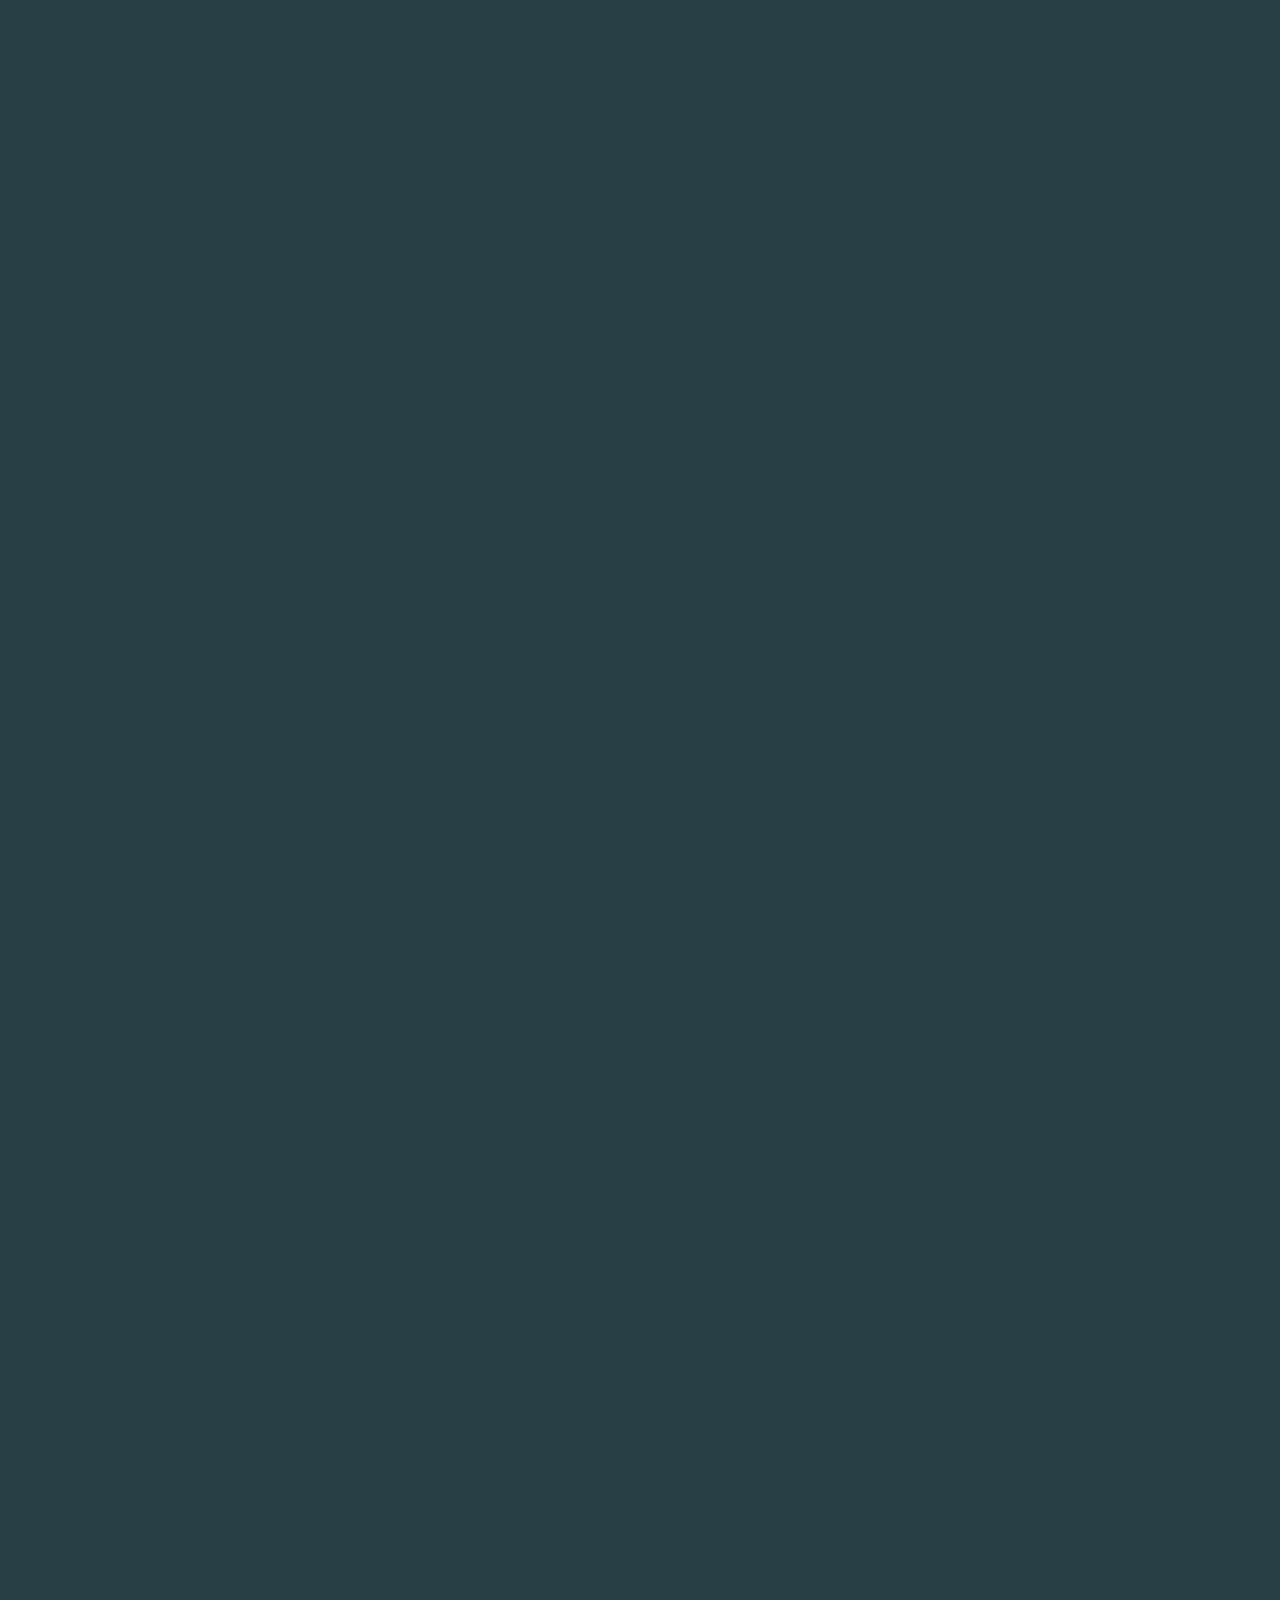
==== commit af7c17c0: "Fix UP TOP button: restore positioning and add standalone scroll handler Removed inline position:rel" ====
--- a/index.html
+++ b/index.html
@@ -161,6 +161,13 @@
 			line-height: 1.65;
 			color: #284045;
 			margin-bottom: calc(6 * var(--width-multiplier, 1px));
+		}
+		/* Ensure UP TOP button is clickable above preceding sections */
+		.action {
+			z-index: 2;
+		}
+		.action__button-to-top {
+			z-index: 10;
 		}
 		/* Scrollbar */
 		.ov-modal::-webkit-scrollbar {
@@ -584,7 +591,7 @@
 					data-name="Экосистема вашего благосостояния">
 					<div class="action__container">
 						<div class="action__button-to-top js-action-button-to-top"
-							style="opacity: 1; visibility: visible; pointer-events: auto; cursor: pointer; position: relative; z-index: 100;">
+							style="opacity: 1; visibility: visible; pointer-events: auto; cursor: pointer;">
 							<div class="action__button-to-top-image"><svg>
 									<use xlink:href="images/spritemap.svg#icon-button-to-top"></use>
 								</svg></div>
@@ -784,6 +791,18 @@
 		document.addEventListener('keydown', function(e) {
 			if (e.key === 'Escape' && backdrop.classList.contains('is-active')) closeModal();
 		});
+
+		/* UP TOP button — scroll to top */
+		var upBtn = document.querySelector('.js-action-button-to-top');
+		if (upBtn) {
+			upBtn.addEventListener('click', function() {
+				if (window.gsap) {
+					window.gsap.to(window, { duration: 1, scrollTo: 0, autoKill: true });
+				} else {
+					window.scrollTo({ top: 0, behavior: 'smooth' });
+				}
+			});
+		}
 	})();
 	</script>
 </body>
